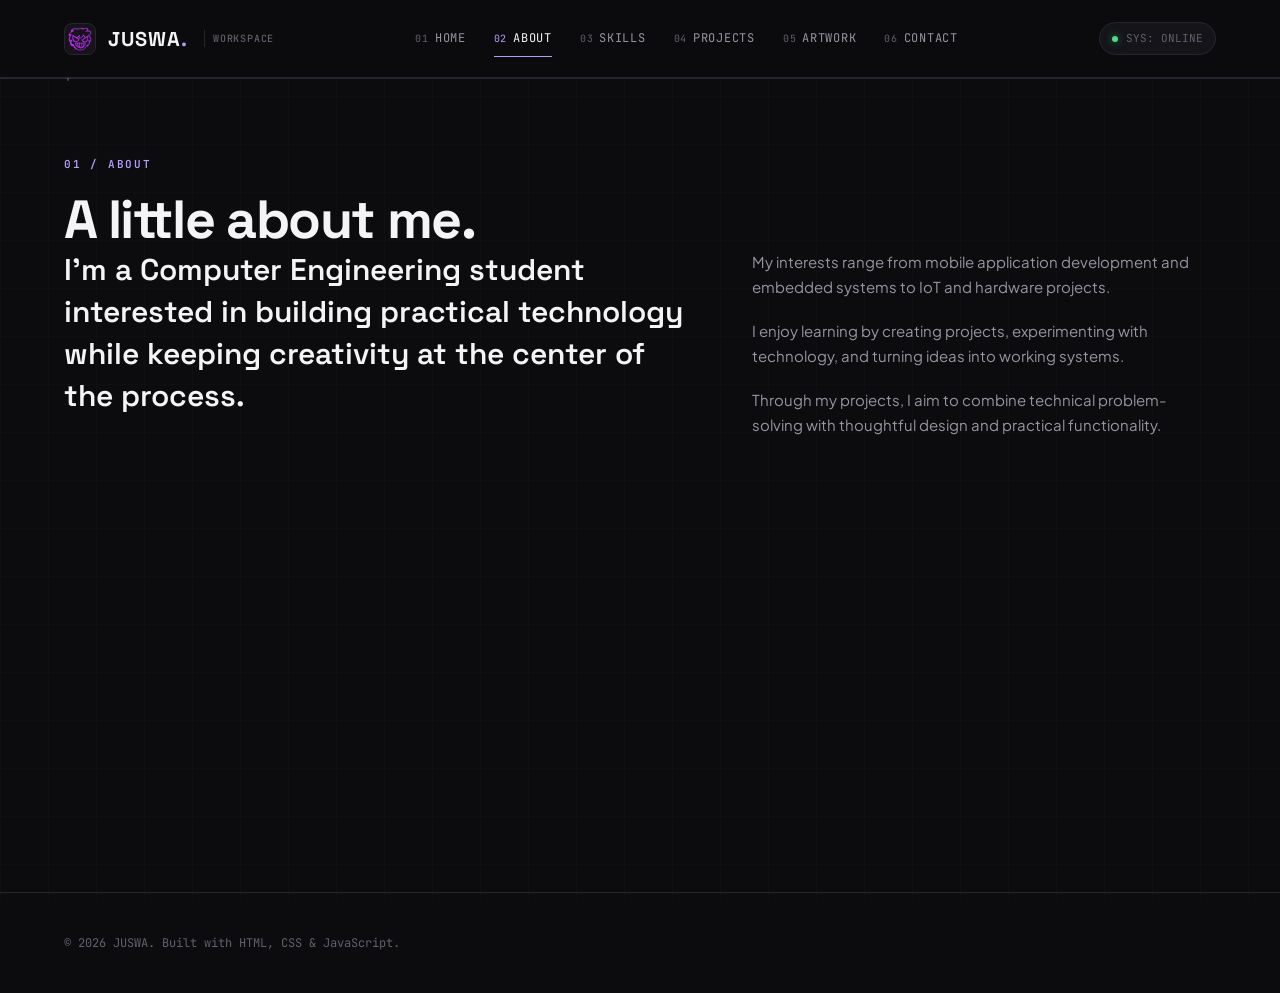
==== about.html @ 3e3a48d4 "Redesign portfolio with interactive workspace aesthetic and unified design system - Evolve hero visu" ====
<!DOCTYPE html>
<html lang="en">

<head>
    <meta charset="UTF-8">

    <meta name="viewport"
          content="width=device-width, initial-scale=1.0">

    <meta name="description"
          content="About JUSWA — Computer Engineering student and developer.">

    <title>About — JUSWA</title>

    <link rel="icon" type="image/png" href="images/favicon.png">
    <link rel="stylesheet" href="style.css">

    <script src="script.js" defer></script>
</head>

<body>

    <!-- ================= NAVIGATION ================= -->
    <header class="navbar" id="navbar">
        <a href="index.html#home" class="logo">
            <div class="logo-badge">
                <img src="images/favicon.png" alt="JUSWA Logo">
            </div>
            <span class="logo-text">JUSWA<span>.</span></span>
            <span class="logo-meta">WORKSPACE</span>
        </a>

        <button
            class="menu-toggle"
            id="menu-toggle"
            aria-label="Toggle navigation menu"
            aria-expanded="false">
            ☰
        </button>

        <nav id="nav-links">
            <a href="index.html#home" data-section="home"><span class="nav-num">01</span> HOME</a>
            <a href="index.html#about" data-section="about" class="active"><span class="nav-num">02</span> ABOUT</a>
            <a href="index.html#skills" data-section="skills"><span class="nav-num">03</span> SKILLS</a>
            <a href="index.html#projects" data-section="projects"><span class="nav-num">04</span> PROJECTS</a>
            <a href="index.html#artwork" data-section="artwork"><span class="nav-num">05</span> ARTWORK</a>
            <a href="index.html#contact" data-section="contact"><span class="nav-num">06</span> CONTACT</a>
        </nav>

        <div class="nav-status">
            <span class="nav-status-dot"></span>
            <span>SYS: ONLINE</span>
        </div>
    </header>

        <!-- ================= ABOUT ================= -->

        <section class="section page-section">

            <div class="section-heading">

                <p class="eyebrow">
                    01 / ABOUT
                </p>

                <h2>
                    A little about me.
                </h2>

            </div>


            <div class="about-grid">

                <div>

                    <p class="large-text">

                        I'm a Computer Engineering student
                        interested in building practical
                        technology while keeping creativity
                        at the center of the process.

                    </p>

                </div>


                <div>

                    <p class="section-text">

                        My interests range from mobile
                        application development and embedded
                        systems to IoT and hardware projects.

                    </p>

                    <p class="section-text">

                        I enjoy learning by creating projects,
                        experimenting with technology, and
                        turning ideas into working systems.

                    </p>

                    <p class="section-text">

                        Through my projects, I aim to combine
                        technical problem-solving with thoughtful
                        design and practical functionality.

                    </p>

                </div>

            </div>

        </section>


        <!-- ================= FOOTER ================= -->

        <footer>

            <p>

                © <span id="year"></span> JUSWA.
                Built with HTML, CSS & JavaScript.

            </p>

        </footer>

    </main>


</body>

</html>
---- style.css ----
/* ==========================================================================
   JUSWA PORTFOLIO — DESIGN SYSTEM & STYLESHEET
   Concept: A developer's workspace where engineering and digital art meet.
   CODE + HARDWARE + ART
   ========================================================================== */

@import url('https://fonts.googleapis.com/css2?family=JetBrains+Mono:ital,wght@0,300;0,400;0,500;0,600;0,700;1,400&family=Space+Grotesk:wght@400;500;600;700;800&family=Plus+Jakarta+Sans:wght@300;400;500;600;700&display=swap');

/* ================= DESIGN TOKENS ================= */
:root {
    --bg: #0c0c0f;
    --bg-alt: #09090c;
    --surface: #141419;
    --surface-light: #1c1c24;
    --surface-hover: #22222d;
    --border: #262631;
    --border-light: rgba(255, 255, 255, 0.09);
    --border-subtle: rgba(255, 255, 255, 0.04);

    --text: #f4f4f7;
    --text-muted: #9595a2;
    --text-dim: #60606f;

    /* Purple Accent used as a technical SIGNAL, not decorative slop */
    --accent: #b69aff;
    --accent-bright: #c8b3ff;
    --accent-dim: rgba(182, 154, 255, 0.12);
    --accent-border: rgba(182, 154, 255, 0.35);

    /* Typography */
    --font-display: 'Space Grotesk', -apple-system, BlinkMacSystemFont, sans-serif;
    --font-mono: 'JetBrains Mono', monospace;
    --font-body: 'Plus Jakarta Sans', -apple-system, BlinkMacSystemFont, sans-serif;

    /* Layout & Transitions */
    --container-max: 1240px;
    --transition-fast: 0.18s cubic-bezier(0.16, 1, 0.3, 1);
    --transition-base: 0.28s cubic-bezier(0.16, 1, 0.3, 1);
    --transition-smooth: 0.45s cubic-bezier(0.16, 1, 0.3, 1);
}

/* ================= RESET & BASE ================= */
*, *::before, *::after {
    margin: 0;
    padding: 0;
    box-sizing: border-box;
}

html {
    scroll-behavior: smooth;
    scroll-padding-top: 86px;
    background-color: var(--bg);
    color: var(--text);
    text-rendering: optimizeLegibility;
    -webkit-font-smoothing: antialiased;
    -moz-osx-font-smoothing: grayscale;
}

body {
    background-color: var(--bg);
    color: var(--text);
    font-family: var(--font-body);
    font-size: 15px;
    line-height: 1.7;
    overflow-x: hidden;
    position: relative;
}

/* Subtle background technical grid */
body::before {
    content: "";
    position: fixed;
    top: 0;
    left: 0;
    width: 100vw;
    height: 100vh;
    background-image: 
        linear-gradient(to right, rgba(255, 255, 255, 0.015) 1px, transparent 1px),
        linear-gradient(to bottom, rgba(255, 255, 255, 0.015) 1px, transparent 1px);
    background-size: 48px 48px;
    pointer-events: none;
    z-index: 0;
}

main {
    position: relative;
    z-index: 1;
}

a {
    color: inherit;
    text-decoration: none;
}

img {
    max-width: 100%;
    display: block;
}

button {
    font-family: inherit;
    background: none;
    border: none;
    color: inherit;
    cursor: pointer;
}

/* ================= CUSTOM CURSOR (DESKTOP ONLY) ================= */
.custom-cursor-dot {
    position: fixed;
    top: 0;
    left: 0;
    width: 6px;
    height: 6px;
    background-color: var(--accent);
    border-radius: 50%;
    pointer-events: none;
    z-index: 9999;
    transform: translate(-50%, -50%);
    transition: opacity 0.2s ease, transform 0.1s ease;
}

.custom-cursor-ring {
    position: fixed;
    top: 0;
    left: 0;
    width: 28px;
    height: 28px;
    border: 1px solid var(--accent-border);
    border-radius: 50%;
    pointer-events: none;
    z-index: 9998;
    transform: translate(-50%, -50%);
    transition: width 0.25s ease, height 0.25s ease, border-color 0.25s ease, background-color 0.25s ease, transform 0.06s ease;
}

.custom-cursor-ring.cursor-active {
    width: 44px;
    height: 44px;
    border-color: var(--accent);
    background-color: rgba(182, 154, 255, 0.06);
}

@media (pointer: coarse), (max-width: 900px) {
    .custom-cursor-dot,
    .custom-cursor-ring {
        display: none !important;
    }
}

/* ================= LAYOUT CONTAINER ================= */
.container {
    max-width: var(--container-max);
    margin: 0 auto;
    padding: 0 5vw;
}

.section {
    position: relative;
    padding: 120px 5vw;
    border-top: 1px solid var(--border);
    max-width: 1400px;
    margin: 0 auto;
}

.page-section {
    padding-top: 70px;
    min-height: calc(100vh - 86px);
}

/* Engineering Section Marker / Crosshair */
.section::before {
    content: "+";
    position: absolute;
    top: -8px;
    left: 5vw;
    font-family: var(--font-mono);
    font-size: 13px;
    color: var(--text-dim);
    line-height: 1;
}

.section-header {
    display: flex;
    justify-content: space-between;
    align-items: flex-end;
    margin-bottom: 60px;
    flex-wrap: wrap;
    gap: 24px;
}

.section-heading {
    max-width: 700px;
}

.eyebrow {
    display: inline-flex;
    align-items: center;
    gap: 8px;
    font-family: var(--font-mono);
    color: var(--accent);
    font-size: 11px;
    font-weight: 600;
    letter-spacing: 0.16em;
    text-transform: uppercase;
    margin-bottom: 16px;
}

.eyebrow-num {
    color: var(--text-dim);
}

h2 {
    font-family: var(--font-display);
    font-size: clamp(34px, 4.2vw, 54px);
    font-weight: 700;
    line-height: 1.1;
    letter-spacing: -0.03em;
    color: var(--text);
}

.section-desc {
    color: var(--text-muted);
    font-size: 16px;
    margin-top: 14px;
    max-width: 600px;
    line-height: 1.65;
}

/* ================= TECHNICAL NAVIGATION ================= */
.navbar {
    position: sticky;
    top: 0;
    z-index: 1000;
    height: 78px;
    padding: 0 5vw;
    max-width: 1400px;
    margin: 0 auto;
    display: flex;
    align-items: center;
    justify-content: space-between;
    background: rgba(12, 12, 15, 0.85);
    backdrop-filter: blur(16px);
    -webkit-backdrop-filter: blur(16px);
    border-bottom: 1px solid var(--border);
    transition: border-color var(--transition-base), background var(--transition-base);
}

.logo {
    display: flex;
    align-items: center;
    gap: 12px;
    text-decoration: none;
    font-family: var(--font-display);
    font-weight: 800;
    font-size: 20px;
    letter-spacing: 0.05em;
    color: var(--text);
}

.logo-badge {
    width: 32px;
    height: 32px;
    border-radius: 8px;
    background: var(--surface);
    border: 1px solid var(--border);
    display: flex;
    align-items: center;
    justify-content: center;
    overflow: hidden;
    transition: border-color var(--transition-fast);
}

.logo:hover .logo-badge {
    border-color: var(--accent);
}

.logo-badge img {
    width: 24px;
    height: 24px;
    object-fit: contain;
}

.logo-text span {
    color: var(--accent);
}

.logo-meta {
    font-family: var(--font-mono);
    font-size: 10px;
    font-weight: 500;
    color: var(--text-dim);
    letter-spacing: 0.08em;
    margin-left: 4px;
    padding-left: 8px;
    border-left: 1px solid var(--border);
    display: inline-block;
}

@media (max-width: 600px) {
    .logo-meta {
        display: none;
    }
}

nav#nav-links {
    display: flex;
    align-items: center;
    gap: 28px;
}

nav#nav-links a {
    font-family: var(--font-mono);
    font-size: 12px;
    color: var(--text-muted);
    letter-spacing: 0.06em;
    position: relative;
    padding: 6px 0;
    display: inline-flex;
    align-items: center;
    gap: 6px;
    transition: color var(--transition-fast);
}

nav#nav-links a .nav-num {
    font-size: 10px;
    color: var(--text-dim);
    transition: color var(--transition-fast);
}

nav#nav-links a:hover {
    color: var(--text);
}

nav#nav-links a:hover .nav-num {
    color: var(--accent);
}

nav#nav-links a.active {
    color: var(--text);
}

nav#nav-links a.active .nav-num {
    color: var(--accent);
}

nav#nav-links a.active::after {
    content: "";
    position: absolute;
    bottom: -2px;
    left: 0;
    width: 100%;
    height: 1px;
    background: var(--accent);
}

/* Nav live indicator */
.nav-status {
    display: flex;
    align-items: center;
    gap: 8px;
    font-family: var(--font-mono);
    font-size: 11px;
    color: var(--text-dim);
    padding: 6px 12px;
    border: 1px solid var(--border);
    border-radius: 20px;
    background: var(--surface);
}

.nav-status-dot {
    width: 6px;
    height: 6px;
    border-radius: 50%;
    background: #4ade80; /* online green */
    box-shadow: 0 0 8px rgba(74, 222, 128, 0.6);
}

.menu-toggle {
    display: none;
    background: var(--surface);
    color: var(--text);
    border: 1px solid var(--border);
    border-radius: 8px;
    padding: 9px 12px;
    cursor: pointer;
    font-size: 16px;
    transition: border-color var(--transition-fast);
}

.menu-toggle:hover {
    border-color: var(--accent);
}

/* ================= BUTTONS ================= */
.button {
    display: inline-flex;
    align-items: center;
    justify-content: center;
    gap: 10px;
    padding: 13px 22px;
    border-radius: 8px;
    font-family: var(--font-mono);
    font-size: 13px;
    font-weight: 600;
    letter-spacing: 0.04em;
    transition: all var(--transition-base);
    cursor: pointer;
    position: relative;
    overflow: hidden;
}

.button.primary {
    background: var(--accent);
    color: #120e1a;
    border: 1px solid var(--accent);
}

.button.primary:hover {
    background: var(--accent-bright);
    transform: translateY(-2px);
    box-shadow: 0 6px 20px rgba(182, 154, 255, 0.2);
}

.button.secondary {
    background: var(--surface);
    color: var(--text);
    border: 1px solid var(--border);
}

.button.secondary:hover {
    background: var(--surface-hover);
    border-color: var(--border-light);
    color: var(--text);
    transform: translateY(-2px);
}

.button .arrow {
    display: inline-block;
    transition: transform var(--transition-fast);
}

.button:hover .arrow {
    transform: translateX(4px);
}

/* ================= HERO SECTION ================= */
.hero {
    position: relative;
    min-height: calc(100vh - 78px);
    display: flex;
    align-items: center;
    padding: 80px 5vw;
    max-width: 1400px;
    margin: 0 auto;
    overflow: hidden;
}

.hero-grid {
    display: grid;
    grid-template-columns: 1.25fr 0.95fr;
    align-items: center;
    gap: 60px;
    width: 100%;
}

.hero-content {
    position: relative;
    z-index: 2;
}

.hero-telemetry {
    display: flex;
    align-items: center;
    gap: 12px;
    font-family: var(--font-mono);
    font-size: 11px;
    color: var(--text-dim);
    letter-spacing: 0.1em;
    margin-bottom: 24px;
    flex-wrap: wrap;
}

.telemetry-item {
    display: inline-flex;
    align-items: center;
    gap: 6px;
    padding: 4px 10px;
    background: var(--surface);
    border: 1px solid var(--border);
    border-radius: 4px;
}

.telemetry-pulse {
    width: 6px;
    height: 6px;
    border-radius: 50%;
    background: var(--accent);
    box-shadow: 0 0 8px rgba(182, 154, 255, 0.7);
}

.hero-role {
    display: flex;
    align-items: center;
    gap: 8px;
    font-family: var(--font-mono);
    font-size: 12px;
    color: var(--text-muted);
    letter-spacing: 0.12em;
    margin-bottom: 20px;
}

#typed-role {
    color: var(--accent);
    font-weight: 600;
}

.typing-cursor {
    color: var(--accent);
    animation: cursor-blink 0.8s steps(2) infinite;
}

.hero h1 {
    font-family: var(--font-display);
    font-size: clamp(48px, 6.8vw, 84px);
    font-weight: 800;
    line-height: 0.98;
    letter-spacing: -0.04em;
    color: var(--text);
    margin-bottom: 28px;
}

.hero h1 span.highlight {
    color: var(--accent);
    position: relative;
    display: inline-block;
}

.hero-description {
    font-size: 17px;
    color: var(--text-muted);
    line-height: 1.7;
    max-width: 540px;
    margin-bottom: 36px;
}

.hero-buttons {
    display: flex;
    gap: 16px;
    flex-wrap: wrap;
    align-items: center;
}

/* ================= HERO VISUAL — LIVING DIAGRAM ================= */
.hero-visual {
    position: relative;
    display: flex;
    justify-content: center;
    align-items: center;
    width: 100%;
}

.interactive-diagram-card {
    position: relative;
    width: 100%;
    max-width: 480px;
    background: var(--surface);
    border: 1px solid var(--border);
    border-radius: 16px;
    padding: 32px;
    box-shadow: 0 24px 60px rgba(0, 0, 0, 0.45);
    transition: border-color var(--transition-base), box-shadow var(--transition-base);
    overflow: hidden;
}

.interactive-diagram-card:hover {
    border-color: var(--accent-border);
    box-shadow: 0 30px 80px rgba(182, 154, 255, 0.08);
}

/* Card Technical Header bar */
.card-header-bar {
    display: flex;
    justify-content: space-between;
    align-items: center;
    border-bottom: 1px solid var(--border);
    padding-bottom: 14px;
    margin-bottom: 28px;
    font-family: var(--font-mono);
    font-size: 11px;
    color: var(--text-dim);
}

.card-title-mode {
    display: flex;
    align-items: center;
    gap: 8px;
    color: var(--text-muted);
}

.card-title-mode .mode-indicator {
    color: var(--accent);
}

.card-telemetry-status {
    letter-spacing: 0.06em;
}

/* Living Core Diagram */
.living-diagram-body {
    position: relative;
    min-height: 230px;
    display: flex;
    align-items: center;
    justify-content: center;
    perspective: 800px;
}

/* Pointer displaced target */
.diagram-canvas-target {
    position: relative;
    display: flex;
    align-items: center;
    justify-content: center;
    gap: 24px;
    transition: transform 0.15s cubic-bezier(0.2, 0, 0.2, 1);
    will-change: transform;
}

.brace-symbol {
    font-family: var(--font-display);
    font-size: 80px;
    font-weight: 300;
    line-height: 1;
    color: var(--accent);
    opacity: 0.75;
    transition: transform 0.2s ease, opacity 0.2s ease;
    user-select: none;
}

.diagram-canvas-target:hover .brace-symbol.left {
    transform: translateX(-4px);
    opacity: 1;
}

.diagram-canvas-target:hover .brace-symbol.right {
    transform: translateX(4px);
    opacity: 1;
}

.diagram-core-statement {
    display: flex;
    flex-direction: column;
    align-items: center;
    text-align: center;
    gap: 6px;
}

.diagram-core-statement .core-term {
    font-family: var(--font-display);
    font-size: 26px;
    font-weight: 700;
    letter-spacing: -0.02em;
    color: var(--text);
    transition: color 0.2s ease, transform 0.2s ease;
}

.diagram-core-statement .operator {
    font-family: var(--font-mono);
    font-size: 18px;
    color: var(--accent);
    font-weight: 400;
}

.diagram-canvas-target:hover .core-term.creativity {
    color: var(--accent-bright);
}

/* Subtle background technical calipers/lines inside diagram */
.diagram-grid-overlay {
    position: absolute;
    inset: 0;
    background-image: 
        radial-gradient(circle at center, rgba(182, 154, 255, 0.04) 0%, transparent 70%);
    pointer-events: none;
}

.diagram-axis-x {
    position: absolute;
    left: 10%;
    right: 10%;
    top: 50%;
    height: 1px;
    background: dashed rgba(255, 255, 255, 0.05);
    pointer-events: none;
}

/* Workspace preview tab & switcher inside diagram */
.card-footer-bar {
    border-top: 1px solid var(--border);
    padding-top: 16px;
    margin-top: 24px;
    display: flex;
    align-items: center;
    justify-content: space-between;
    font-family: var(--font-mono);
    font-size: 11px;
    color: var(--text-dim);
}

.pointer-coords {
    letter-spacing: 0.06em;
    color: var(--text-muted);
}

.diagram-view-toggle {
    display: inline-flex;
    align-items: center;
    gap: 6px;
    color: var(--accent);
    font-size: 11px;
    cursor: pointer;
    padding: 3px 8px;
    border-radius: 4px;
    border: 1px solid var(--border);
    background: var(--surface-light);
    transition: all var(--transition-fast);
}

.diagram-view-toggle:hover {
    border-color: var(--accent);
    color: var(--text);
}

/* Modal/Inspect view for Juswa Portrait inside the diagram */
.portrait-preview-drawer {
    display: none;
    position: absolute;
    inset: 0;
    background: var(--surface);
    z-index: 10;
    padding: 20px;
    flex-direction: column;
    align-items: center;
    justify-content: center;
    border-radius: 16px;
}

.portrait-preview-drawer.open {
    display: flex;
    animation: fadeIn 0.25s ease forwards;
}

.portrait-preview-drawer img {
    max-height: 220px;
    width: auto;
    border-radius: 10px;
    border: 1px solid var(--border);
    object-fit: cover;
}

.portrait-preview-drawer .close-drawer {
    margin-top: 12px;
    font-family: var(--font-mono);
    font-size: 11px;
    color: var(--accent);
    cursor: pointer;
}

/* ================= ABOUT SECTION ================= */
.about-grid {
    display: grid;
    grid-template-columns: 1.15fr 0.85fr;
    gap: 60px;
    align-items: start;
}

.about-statement {
    font-family: var(--font-display);
    font-size: clamp(24px, 2.6vw, 34px);
    font-weight: 600;
    line-height: 1.35;
    letter-spacing: -0.02em;
    color: var(--text);
    margin-bottom: 30px;
}

.about-statement span.accent {
    color: var(--accent);
}

.about-narrative p {
    color: var(--text-muted);
    font-size: 16px;
    margin-bottom: 20px;
    line-height: 1.75;
}

/* About Side Dossier / Spec Sheet */
.about-dossier {
    background: var(--surface);
    border: 1px solid var(--border);
    border-radius: 14px;
    padding: 32px;
    position: relative;
}

.dossier-header {
    display: flex;
    justify-content: space-between;
    align-items: center;
    border-bottom: 1px solid var(--border);
    padding-bottom: 14px;
    margin-bottom: 20px;
    font-family: var(--font-mono);
    font-size: 11px;
    color: var(--accent);
    letter-spacing: 0.12em;
    text-transform: uppercase;
}

.dossier-list {
    display: flex;
    flex-direction: column;
    gap: 16px;
}

.dossier-row {
    display: flex;
    flex-direction: column;
    gap: 4px;
}

.dossier-label {
    font-family: var(--font-mono);
    font-size: 10px;
    color: var(--text-dim);
    letter-spacing: 0.12em;
    text-transform: uppercase;
}

.dossier-value {
    font-size: 14px;
    font-weight: 500;
    color: var(--text);
}

.focus-pills {
    display: flex;
    flex-wrap: wrap;
    gap: 8px;
    margin-top: 8px;
}

.focus-pill {
    font-family: var(--font-mono);
    font-size: 11px;
    color: var(--accent);
    background: var(--accent-dim);
    border: 1px solid var(--accent-border);
    padding: 4px 10px;
    border-radius: 4px;
}

/* ================= SKILLS SECTION (TECHNICAL TOOLBOX) ================= */
.skills-toolbox-container {
    display: flex;
    flex-direction: column;
    gap: 40px;
}

.skills-grid {
    display: grid;
    grid-template-columns: repeat(4, 1fr);
    gap: 20px;
}

.skill-category-card {
    background: var(--surface);
    border: 1px solid var(--border);
    border-radius: 14px;
    padding: 26px 22px;
    transition: border-color var(--transition-fast), transform var(--transition-fast);
    position: relative;
    display: flex;
    flex-direction: column;
}

.skill-category-card:hover {
    border-color: var(--border-light);
    transform: translateY(-2px);
}

.category-card-header {
    display: flex;
    justify-content: space-between;
    align-items: center;
    margin-bottom: 20px;
    border-bottom: 1px solid var(--border-subtle);
    padding-bottom: 12px;
}

.category-card-header h3 {
    font-family: var(--font-display);
    font-size: 17px;
    font-weight: 700;
    letter-spacing: -0.01em;
    color: var(--text);
}

.category-card-header .cat-code {
    font-family: var(--font-mono);
    font-size: 11px;
    color: var(--text-dim);
}

.skill-items-list {
    display: flex;
    flex-direction: column;
    gap: 8px;
}

/* Interactive Skill Pill */
.skill-item-pill {
    display: flex;
    align-items: center;
    justify-content: space-between;
    padding: 9px 12px;
    background: var(--surface-light);
    border: 1px solid var(--border);
    border-radius: 8px;
    font-family: var(--font-mono);
    font-size: 12px;
    color: var(--text-muted);
    cursor: pointer;
    transition: all var(--transition-fast);
}

.skill-item-pill:hover,
.skill-item-pill.active {
    background: var(--surface-hover);
    border-color: var(--accent);
    color: var(--text);
    transform: translateX(4px);
}

.skill-item-pill .pill-tag {
    font-size: 10px;
    color: var(--text-dim);
    transition: color var(--transition-fast);
}

.skill-item-pill:hover .pill-tag,
.skill-item-pill.active .pill-tag {
    color: var(--accent);
}

/* Live Skill Inspector Panel */
.skill-inspector-panel {
    background: var(--surface-light);
    border: 1px solid var(--border);
    border-radius: 12px;
    padding: 22px 28px;
    display: grid;
    grid-template-columns: auto 1fr auto;
    align-items: center;
    gap: 32px;
    font-family: var(--font-mono);
}

.inspector-target-title {
    display: flex;
    flex-direction: column;
    gap: 4px;
}

.inspector-meta-label {
    font-size: 10px;
    color: var(--text-dim);
    letter-spacing: 0.12em;
}

.inspector-name {
    font-size: 18px;
    font-weight: 700;
    color: var(--accent);
}

.inspector-info-body {
    display: flex;
    flex-direction: column;
    gap: 4px;
    border-left: 1px solid var(--border);
    padding-left: 28px;
}

.inspector-desc {
    font-family: var(--font-body);
    font-size: 14px;
    color: var(--text-muted);
    line-height: 1.5;
}

.inspector-project-meta {
    display: flex;
    align-items: center;
    gap: 8px;
    font-size: 11px;
    color: var(--text-dim);
}

.inspector-project-meta strong {
    color: var(--text);
    font-weight: 600;
}

/* ================= PROJECTS SECTION (EDITORIAL SHOWCASE) ================= */
.projects-editorial-list {
    display: flex;
    flex-direction: column;
    gap: 60px;
}

.project-showcase-entry {
    background: var(--surface);
    border: 1px solid var(--border);
    border-radius: 18px;
    padding: 44px;
    display: grid;
    grid-template-columns: 1.15fr 0.85fr;
    gap: 50px;
    align-items: center;
    position: relative;
    transition: border-color var(--transition-base), box-shadow var(--transition-base);
    overflow: hidden;
}

.project-showcase-entry:hover {
    border-color: var(--accent-border);
    box-shadow: 0 20px 60px rgba(0, 0, 0, 0.4);
}

.project-meta-top {
    display: flex;
    align-items: center;
    gap: 14px;
    margin-bottom: 20px;
    font-family: var(--font-mono);
    font-size: 12px;
}

.project-serial {
    color: var(--accent);
    font-weight: 700;
    font-size: 14px;
    padding: 2px 8px;
    border: 1px solid var(--accent-border);
    border-radius: 4px;
    background: var(--accent-dim);
}

.project-type-tag {
    color: var(--text-dim);
    letter-spacing: 0.12em;
    font-weight: 500;
}

.project-entry-title {
    font-family: var(--font-display);
    font-size: clamp(28px, 3.4vw, 42px);
    font-weight: 700;
    letter-spacing: -0.03em;
    line-height: 1.1;
    color: var(--text);
    margin-bottom: 12px;
}

.project-entry-subtitle {
    font-size: 15px;
    font-weight: 500;
    color: var(--accent-bright);
    margin-bottom: 18px;
    font-family: var(--font-body);
}

.project-entry-desc {
    color: var(--text-muted);
    font-size: 15px;
    line-height: 1.7;
    margin-bottom: 28px;
}

.project-tech-tags {
    display: flex;
    flex-wrap: wrap;
    gap: 8px;
    margin-bottom: 32px;
}

.project-tech-tag {
    font-family: var(--font-mono);
    font-size: 11px;
    color: var(--text-muted);
    background: var(--surface-light);
    border: 1px solid var(--border);
    padding: 5px 12px;
    border-radius: 6px;
    transition: border-color var(--transition-fast), color var(--transition-fast);
}

.project-showcase-entry:hover .project-tech-tag {
    border-color: var(--border-light);
    color: var(--text);
}

.project-action-row {
    display: flex;
    align-items: center;
    gap: 18px;
    flex-wrap: wrap;
}

.project-link-primary {
    display: inline-flex;
    align-items: center;
    gap: 10px;
    font-family: var(--font-mono);
    font-size: 13px;
    font-weight: 600;
    color: var(--text);
    padding: 10px 18px;
    border: 1px solid var(--border);
    border-radius: 8px;
    background: var(--surface-light);
    transition: all var(--transition-fast);
}

.project-link-primary:hover {
    border-color: var(--accent);
    color: var(--accent);
    transform: translateX(4px);
}

/* Bespoke Technical Visual Diagrams for each Project (No AI-slop) */
.project-visual-container {
    background: var(--bg-alt);
    border: 1px solid var(--border);
    border-radius: 12px;
    padding: 24px;
    min-height: 280px;
    display: flex;
    flex-direction: column;
    justify-content: space-between;
    position: relative;
    overflow: hidden;
    transition: border-color var(--transition-fast);
}

.project-showcase-entry:hover .project-visual-container {
    border-color: var(--border-light);
}

.schematic-header {
    display: flex;
    justify-content: space-between;
    align-items: center;
    font-family: var(--font-mono);
    font-size: 10px;
    color: var(--text-dim);
    letter-spacing: 0.1em;
    border-bottom: 1px solid var(--border-subtle);
    padding-bottom: 10px;
    margin-bottom: 16px;
}

/* Schematic 1: Synced N Ministry Lineup UI Schematic */
.schematic-synced-n {
    display: flex;
    flex-direction: column;
    gap: 12px;
}

.schematic-schedule-card {
    background: var(--surface);
    border: 1px solid var(--border);
    border-radius: 8px;
    padding: 14px;
}

.sched-title {
    display: flex;
    justify-content: space-between;
    font-family: var(--font-mono);
    font-size: 11px;
    color: var(--accent);
    margin-bottom: 8px;
}

.sched-lineup-row {
    display: flex;
    justify-content: space-between;
    align-items: center;
    font-family: var(--font-mono);
    font-size: 11px;
    color: var(--text-muted);
    padding: 4px 0;
    border-top: 1px solid var(--border-subtle);
}

.sched-lineup-row .key-tag {
    font-size: 10px;
    color: var(--text-dim);
    background: var(--surface-light);
    padding: 2px 6px;
    border-radius: 4px;
}

/* Schematic 2: Smart Assistive Cane Hardware Architecture */
.schematic-cane-diag {
    display: grid;
    grid-template-columns: 1fr 1fr;
    gap: 10px;
}

.hw-node {
    background: var(--surface);
    border: 1px solid var(--border);
    border-radius: 8px;
    padding: 12px;
    font-family: var(--font-mono);
    font-size: 11px;
}

.hw-node-title {
    color: var(--accent);
    font-size: 10px;
    letter-spacing: 0.1em;
    margin-bottom: 4px;
}

.hw-node-val {
    color: var(--text);
    font-size: 12px;
    font-weight: 600;
}

.hw-bus-line {
    grid-column: 1 / -1;
    display: flex;
    align-items: center;
    justify-content: space-between;
    padding: 8px 12px;
    background: var(--surface-light);
    border: 1px dashed var(--border);
    border-radius: 6px;
    font-family: var(--font-mono);
    font-size: 10px;
    color: var(--text-dim);
}

/* Schematic 3: Smart Medication IoT Dispenser Telemetry */
.schematic-med-diag {
    display: flex;
    flex-direction: column;
    gap: 10px;
}

.iot-status-row {
    display: flex;
    justify-content: space-between;
    align-items: center;
    background: var(--surface);
    border: 1px solid var(--border);
    border-radius: 8px;
    padding: 12px 14px;
    font-family: var(--font-mono);
    font-size: 11px;
}

.iot-status-row .metric-label {
    color: var(--text-dim);
}

.iot-status-row .metric-val {
    color: var(--accent);
    font-weight: 600;
}

/* ================= ARTWORK SECTION (DIGITAL SKETCHBOOK) ================= */
.artwork-editorial-gallery {
    display: grid;
    grid-template-columns: repeat(12, 1fr);
    gap: 24px;
    align-items: start;
}

.art-sketchbook-card {
    position: relative;
    background: var(--surface);
    border: 1px solid var(--border);
    border-radius: 14px;
    overflow: hidden;
    cursor: pointer;
    transition: all var(--transition-base);
}

.art-sketchbook-card:hover {
    border-color: var(--accent-border);
    transform: translateY(-4px);
    box-shadow: 0 16px 40px rgba(0, 0, 0, 0.5);
}

/* Varied Asymmetric Layout for Editorial Sketchbook */
.art-card-featured {
    grid-column: span 5;
}

.art-card-wide {
    grid-column: span 7;
}

.art-card-col-4 {
    grid-column: span 4;
}

.art-image-frame {
    position: relative;
    overflow: hidden;
    background: #08080a;
}

.art-image-frame img {
    width: 100%;
    height: 100%;
    object-fit: cover;
    transition: transform 0.4s cubic-bezier(0.16, 1, 0.3, 1);
}

.art-sketchbook-card:hover .art-image-frame img {
    transform: scale(1.03);
}

.art-card-featured .art-image-frame {
    aspect-ratio: 4 / 5;
}

.art-card-wide .art-image-frame {
    aspect-ratio: 16 / 11;
}

.art-card-col-4 .art-image-frame {
    aspect-ratio: 4 / 5;
}

.art-card-caption {
    padding: 18px 20px;
    background: var(--surface);
    border-top: 1px solid var(--border);
    display: flex;
    justify-content: space-between;
    align-items: center;
}

.art-info-meta {
    display: flex;
    flex-direction: column;
    gap: 3px;
}

.art-title {
    font-family: var(--font-display);
    font-size: 15px;
    font-weight: 700;
    color: var(--text);
}

.art-medium {
    font-family: var(--font-mono);
    font-size: 11px;
    color: var(--text-dim);
}

.art-expand-hint {
    font-family: var(--font-mono);
    font-size: 12px;
    color: var(--accent);
    transition: transform var(--transition-fast);
}

.art-sketchbook-card:hover .art-expand-hint {
    transform: scale(1.15);
}

/* ================= ARTWORK LIGHTBOX MODAL ================= */
.art-lightbox-overlay {
    display: none;
    position: fixed;
    inset: 0;
    background: rgba(10, 10, 14, 0.94);
    backdrop-filter: blur(20px);
    -webkit-backdrop-filter: blur(20px);
    z-index: 99999;
    align-items: center;
    justify-content: center;
    padding: 30px;
}

.art-lightbox-overlay.active {
    display: flex;
    animation: fadeIn 0.25s ease forwards;
}

.lightbox-content-box {
    position: relative;
    max-width: 90vw;
    max-height: 90vh;
    display: flex;
    flex-direction: column;
    align-items: center;
}

.lightbox-image-holder {
    max-height: 75vh;
    overflow: hidden;
    border-radius: 12px;
    border: 1px solid var(--border);
    background: #000;
}

.lightbox-image-holder img {
    max-height: 75vh;
    max-width: 85vw;
    width: auto;
    height: auto;
    object-fit: contain;
    display: block;
}

.lightbox-caption-bar {
    margin-top: 18px;
    display: flex;
    align-items: center;
    justify-content: space-between;
    width: 100%;
    font-family: var(--font-mono);
    color: var(--text-muted);
    font-size: 13px;
}

.lightbox-caption-bar .caption-title {
    color: var(--text);
    font-weight: 600;
}

.lightbox-nav-btn {
    position: absolute;
    top: 50%;
    transform: translateY(-50%);
    width: 48px;
    height: 48px;
    border-radius: 50%;
    background: var(--surface);
    border: 1px solid var(--border);
    color: var(--text);
    font-size: 20px;
    display: flex;
    align-items: center;
    justify-content: center;
    cursor: pointer;
    transition: all var(--transition-fast);
}

.lightbox-nav-btn:hover {
    border-color: var(--accent);
    color: var(--accent);
}

.lightbox-nav-btn.prev {
    left: -70px;
}

.lightbox-nav-btn.next {
    right: -70px;
}

.lightbox-close-btn {
    position: absolute;
    top: -46px;
    right: 0;
    font-family: var(--font-mono);
    font-size: 12px;
    color: var(--text-muted);
    background: var(--surface);
    border: 1px solid var(--border);
    padding: 6px 14px;
    border-radius: 6px;
    cursor: pointer;
    display: flex;
    align-items: center;
    gap: 6px;
    transition: all var(--transition-fast);
}

.lightbox-close-btn:hover {
    color: var(--accent);
    border-color: var(--accent);
}

/* ================= CONTACT SECTION ================= */
.contact-editorial-layout {
    display: grid;
    grid-template-columns: 1.1fr 0.9fr;
    gap: 70px;
    align-items: center;
    background: var(--surface);
    border: 1px solid var(--border);
    border-radius: 20px;
    padding: 64px 56px;
    position: relative;
    overflow: hidden;
}

.contact-editorial-layout::before {
    content: "";
    position: absolute;
    top: 0;
    left: 10%;
    width: 80%;
    height: 1px;
    background: linear-gradient(90deg, transparent, var(--accent-border), transparent);
}

.contact-heading-wrap h2 {
    font-size: clamp(42px, 5.2vw, 68px);
    letter-spacing: -0.04em;
    line-height: 0.98;
    margin-bottom: 24px;
}

.contact-heading-wrap h2 span.accent {
    color: var(--accent);
}

.contact-intro-desc {
    color: var(--text-muted);
    font-size: 16px;
    line-height: 1.7;
    margin-bottom: 36px;
    max-width: 480px;
}

.direct-email-button {
    display: inline-flex;
    align-items: center;
    gap: 16px;
    font-family: var(--font-mono);
    font-size: 15px;
    color: var(--text);
    padding: 14px 24px;
    background: var(--surface-light);
    border: 1px solid var(--border);
    border-radius: 10px;
    transition: all var(--transition-base);
}

.direct-email-button .mail-arrow {
    font-size: 18px;
    color: var(--accent);
    transition: transform var(--transition-fast);
}

.direct-email-button:hover {
    border-color: var(--accent);
    background: var(--surface-hover);
    transform: translateY(-2px);
    box-shadow: 0 8px 24px rgba(182, 154, 255, 0.12);
}

.direct-email-button:hover .mail-arrow {
    transform: translate(3px, -3px);
}

/* Social links list */
.social-network-list {
    display: flex;
    flex-direction: column;
    gap: 12px;
}

.social-network-header {
    font-family: var(--font-mono);
    font-size: 11px;
    color: var(--text-dim);
    letter-spacing: 0.14em;
    margin-bottom: 8px;
}

.social-instrument-link {
    display: flex;
    align-items: center;
    justify-content: space-between;
    padding: 16px 20px;
    background: var(--surface-light);
    border: 1px solid var(--border);
    border-radius: 10px;
    color: var(--text);
    text-decoration: none;
    transition: all var(--transition-base);
}

.social-instrument-link .link-left {
    display: flex;
    align-items: center;
    gap: 14px;
}

.social-tag-code {
    font-family: var(--font-mono);
    font-size: 11px;
    font-weight: 700;
    color: var(--accent);
    background: var(--surface);
    padding: 6px 10px;
    border-radius: 6px;
    border: 1px solid var(--border);
}

.social-name-meta {
    display: flex;
    flex-direction: column;
    gap: 2px;
}

.social-name-meta .name {
    font-weight: 600;
    font-size: 14px;
}

.social-name-meta .handle {
    font-family: var(--font-mono);
    font-size: 11px;
    color: var(--text-dim);
}

.social-arrow-dir {
    font-size: 18px;
    color: var(--text-dim);
    transition: all var(--transition-fast);
}

.social-instrument-link:hover {
    border-color: var(--border-light);
    background: var(--surface-hover);
    transform: translateX(6px);
}

.social-instrument-link:hover .social-arrow-dir {
    color: var(--accent);
    transform: translate(2px, -2px);
}

/* ================= FOOTER ================= */
footer {
    padding: 40px 5vw;
    max-width: 1400px;
    margin: 0 auto;
    border-top: 1px solid var(--border);
    display: flex;
    justify-content: space-between;
    align-items: center;
    flex-wrap: wrap;
    gap: 20px;
    font-family: var(--font-mono);
    font-size: 12px;
    color: var(--text-dim);
}

.footer-meta-pill {
    display: inline-flex;
    align-items: center;
    gap: 8px;
    padding: 4px 10px;
    border: 1px solid var(--border);
    border-radius: 4px;
    background: var(--surface);
}

/* ================= SCROLL REVEAL ANIMATIONS ================= */
.reveal-on-scroll {
    opacity: 0;
    transform: translateY(22px);
    transition: opacity 0.6s cubic-bezier(0.16, 1, 0.3, 1), transform 0.6s cubic-bezier(0.16, 1, 0.3, 1);
    will-change: opacity, transform;
}

.reveal-on-scroll.revealed {
    opacity: 1;
    transform: translateY(0);
}

@keyframes cursor-blink {
    50% { opacity: 0; }
}

@keyframes fadeIn {
    from { opacity: 0; }
    to { opacity: 1; }
}

/* ================= ACCESSIBILITY: REDUCED MOTION ================= */
@media (prefers-reduced-motion: reduce) {
    *, *::before, *::after {
        animation-duration: 0.01ms !important;
        animation-iteration-count: 1 !important;
        transition-duration: 0.01ms !important;
        scroll-behavior: auto !important;
    }

    .reveal-on-scroll {
        opacity: 1 !important;
        transform: none !important;
    }
}

/* ================= RESPONSIVE MEDIA QUERIES ================= */

/* Laptop / Medium Screens (1024px - 1280px) */
@media (max-width: 1100px) {
    .hero-grid {
        grid-template-columns: 1fr;
        gap: 50px;
    }

    .hero-visual {
        justify-content: flex-start;
    }

    .interactive-diagram-card {
        max-width: 100%;
    }

    .skills-grid {
        grid-template-columns: repeat(2, 1fr);
    }

    .project-showcase-entry {
        grid-template-columns: 1fr;
        gap: 36px;
    }

    .artwork-editorial-gallery {
        grid-template-columns: repeat(2, 1fr);
    }

    .art-card-featured,
    .art-card-wide,
    .art-card-col-4 {
        grid-column: span 1;
    }

    .contact-editorial-layout {
        grid-template-columns: 1fr;
        gap: 48px;
    }
}

/* Tablet (768px - 1023px) */
@media (max-width: 850px) {
    .navbar {
        height: auto;
        padding: 16px 5vw;
        flex-wrap: wrap;
    }

    .menu-toggle {
        display: block;
    }

    nav#nav-links {
        display: none;
        width: 100%;
        flex-direction: column;
        align-items: flex-start;
        gap: 16px;
        padding: 20px 0 10px;
        border-top: 1px solid var(--border);
        margin-top: 14px;
    }

    nav#nav-links.open {
        display: flex;
    }

    .nav-status {
        display: none;
    }

    .section {
        padding: 80px 5vw;
    }

    .about-grid {
        grid-template-columns: 1fr;
        gap: 40px;
    }

    .skill-inspector-panel {
        grid-template-columns: 1fr;
        gap: 16px;
    }

    .inspector-info-body {
        border-left: none;
        padding-left: 0;
        border-top: 1px solid var(--border);
        padding-top: 14px;
    }

    .contact-editorial-layout {
        padding: 40px 28px;
    }

    .lightbox-nav-btn {
        display: none;
    }
}

/* Mobile (320px - 767px) */
@media (max-width: 580px) {
    .section {
        padding: 64px 5vw;
    }

    .hero {
        padding: 40px 5vw 60px;
        min-height: auto;
    }

    .hero h1 {
        font-size: 38px;
        letter-spacing: -0.03em;
    }

    .skills-grid {
        grid-template-columns: 1fr;
    }

    .artwork-editorial-gallery {
        grid-template-columns: 1fr;
    }

    .project-showcase-entry {
        padding: 26px 20px;
    }

    .project-visual-container {
        padding: 16px;
    }

    .contact-editorial-layout {
        padding: 32px 20px;
    }

    footer {
        flex-direction: column;
        align-items: flex-start;
    }
}


/* ================= SUBPAGE COMPATIBILITY & SUPPORTIVE STYLES ================= */
.large-text {
    font-family: var(--font-display);
    font-size: clamp(22px, 2.4vw, 30px);
    font-weight: 600;
    line-height: 1.4;
    color: var(--text);
}

.section-text {
    color: var(--text-muted);
    font-size: 15px;
    line-height: 1.7;
    margin-bottom: 18px;
}

.project-card {
    background: var(--surface);
    border: 1px solid var(--border);
    border-radius: 14px;
    overflow: hidden;
    transition: all var(--transition-base);
}

.project-card:hover {
    border-color: var(--accent-border);
    transform: translateY(-4px);
    box-shadow: 0 16px 40px rgba(0, 0, 0, 0.4);
}

.project-image {
    height: 220px;
    padding: 16px;
    background: var(--bg-alt);
    border-bottom: 1px solid var(--border);
}

.image-placeholder {
    width: 100%;
    height: 100%;
    border-radius: 8px;
    background: var(--surface);
    border: 1px dashed var(--border);
    color: var(--accent);
    display: flex;
    align-items: center;
    justify-content: center;
    text-align: center;
    font-family: var(--font-mono);
    font-size: 14px;
    font-weight: 700;
    letter-spacing: 0.14em;
}

.project-content {
    padding: 26px;
}

.project-type {
    font-family: var(--font-mono);
    color: var(--accent);
    font-size: 10px;
    letter-spacing: 0.14em;
    font-weight: 700;
    margin-bottom: 10px;
}

.project-content h3 {
    font-family: var(--font-display);
    font-size: 22px;
    font-weight: 700;
    margin-bottom: 12px;
    color: var(--text);
}

.project-content p {
    color: var(--text-muted);
    font-size: 14px;
    line-height: 1.65;
    margin-bottom: 18px;
}

.project-tags {
    display: flex;
    flex-wrap: wrap;
    gap: 8px;
    margin-bottom: 22px;
}

.project-tags span,
.skill-list span {
    font-family: var(--font-mono);
    font-size: 11px;
    color: var(--text-muted);
    background: var(--surface-light);
    border: 1px solid var(--border);
    border-radius: 6px;
    padding: 4px 10px;
}

.project-link {
    display: inline-flex;
    align-items: center;
    gap: 8px;
    font-family: var(--font-mono);
    font-size: 13px;
    font-weight: 600;
    color: var(--text);
    transition: color var(--transition-fast), transform var(--transition-fast);
}

.project-link:hover {
    color: var(--accent);
    transform: translateX(4px);
}

.skill-category {
    background: var(--surface);
    border: 1px solid var(--border);
    border-radius: 14px;
    padding: 26px;
    transition: border-color var(--transition-fast);
}

.skill-category:hover {
    border-color: var(--border-light);
}

.skill-category h3 {
    font-family: var(--font-display);
    font-size: 18px;
    font-weight: 700;
    margin-bottom: 16px;
    color: var(--text);
}

.skill-list {
    display: flex;
    flex-wrap: wrap;
    gap: 8px;
}

/* Contact page legacy cards */
.contact-layout {
    display: grid;
    grid-template-columns: 1.1fr 0.9fr;
    gap: 60px;
    margin-top: 30px;
    padding: 50px;
    border: 1px solid var(--border);
    border-radius: 20px;
    background: var(--surface);
}

.contact-intro h2 {
    font-size: clamp(38px, 4.5vw, 64px);
    letter-spacing: -0.03em;
    line-height: 1.05;
    margin-bottom: 20px;
}

.contact-email {
    display: inline-flex;
    align-items: center;
    gap: 12px;
    font-family: var(--font-mono);
    font-size: 14px;
    color: var(--text);
    border-bottom: 1px solid var(--border-light);
    padding-bottom: 6px;
    transition: all var(--transition-fast);
}

.contact-email:hover {
    color: var(--accent);
    border-color: var(--accent);
    gap: 16px;
}

.email-arrow {
    color: var(--accent);
}

.contact-socials {
    display: flex;
    flex-direction: column;
    gap: 10px;
}

.social-label {
    font-family: var(--font-mono);
    font-size: 11px;
    color: var(--text-dim);
    letter-spacing: 0.14em;
    margin-bottom: 8px;
}

.social-card {
    display: flex;
    align-items: center;
    gap: 14px;
    padding: 14px 18px;
    background: var(--surface-light);
    border: 1px solid var(--border);
    border-radius: 10px;
    transition: all var(--transition-base);
}

.social-card:hover {
    border-color: var(--border-light);
    background: var(--surface-hover);
    transform: translateX(6px);
}

.social-icon {
    font-family: var(--font-mono);
    font-size: 11px;
    font-weight: 700;
    color: var(--accent);
    background: var(--surface);
    padding: 6px 10px;
    border-radius: 6px;
    border: 1px solid var(--border);
}

.social-info {
    display: flex;
    flex-direction: column;
    gap: 2px;
}

.social-name {
    font-weight: 600;
    font-size: 14px;
    color: var(--text);
}

.social-handle {
    font-family: var(--font-mono);
    font-size: 11px;
    color: var(--text-dim);
}

.social-arrow {
    margin-left: auto;
    color: var(--text-dim);
    transition: all var(--transition-fast);
}

.social-card:hover .social-arrow {
    color: var(--accent);
    transform: translate(2px, -2px);
}
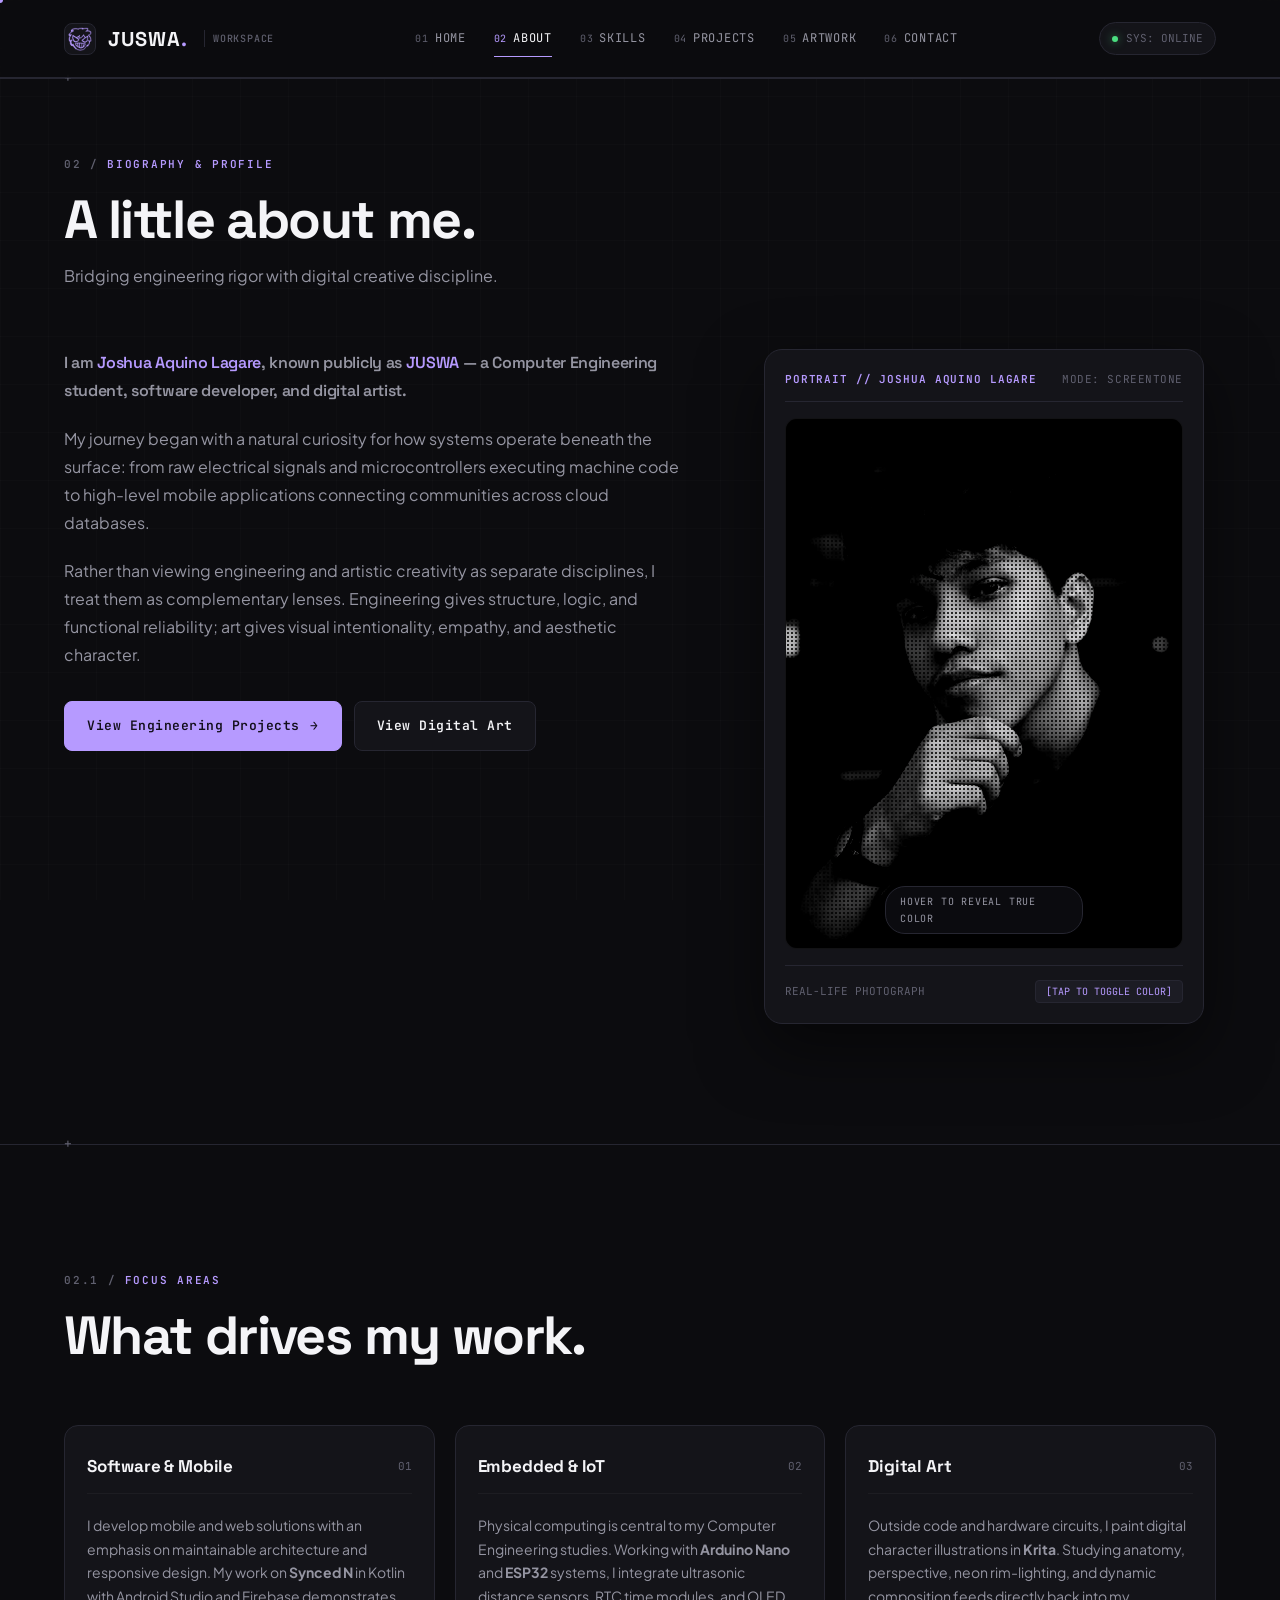
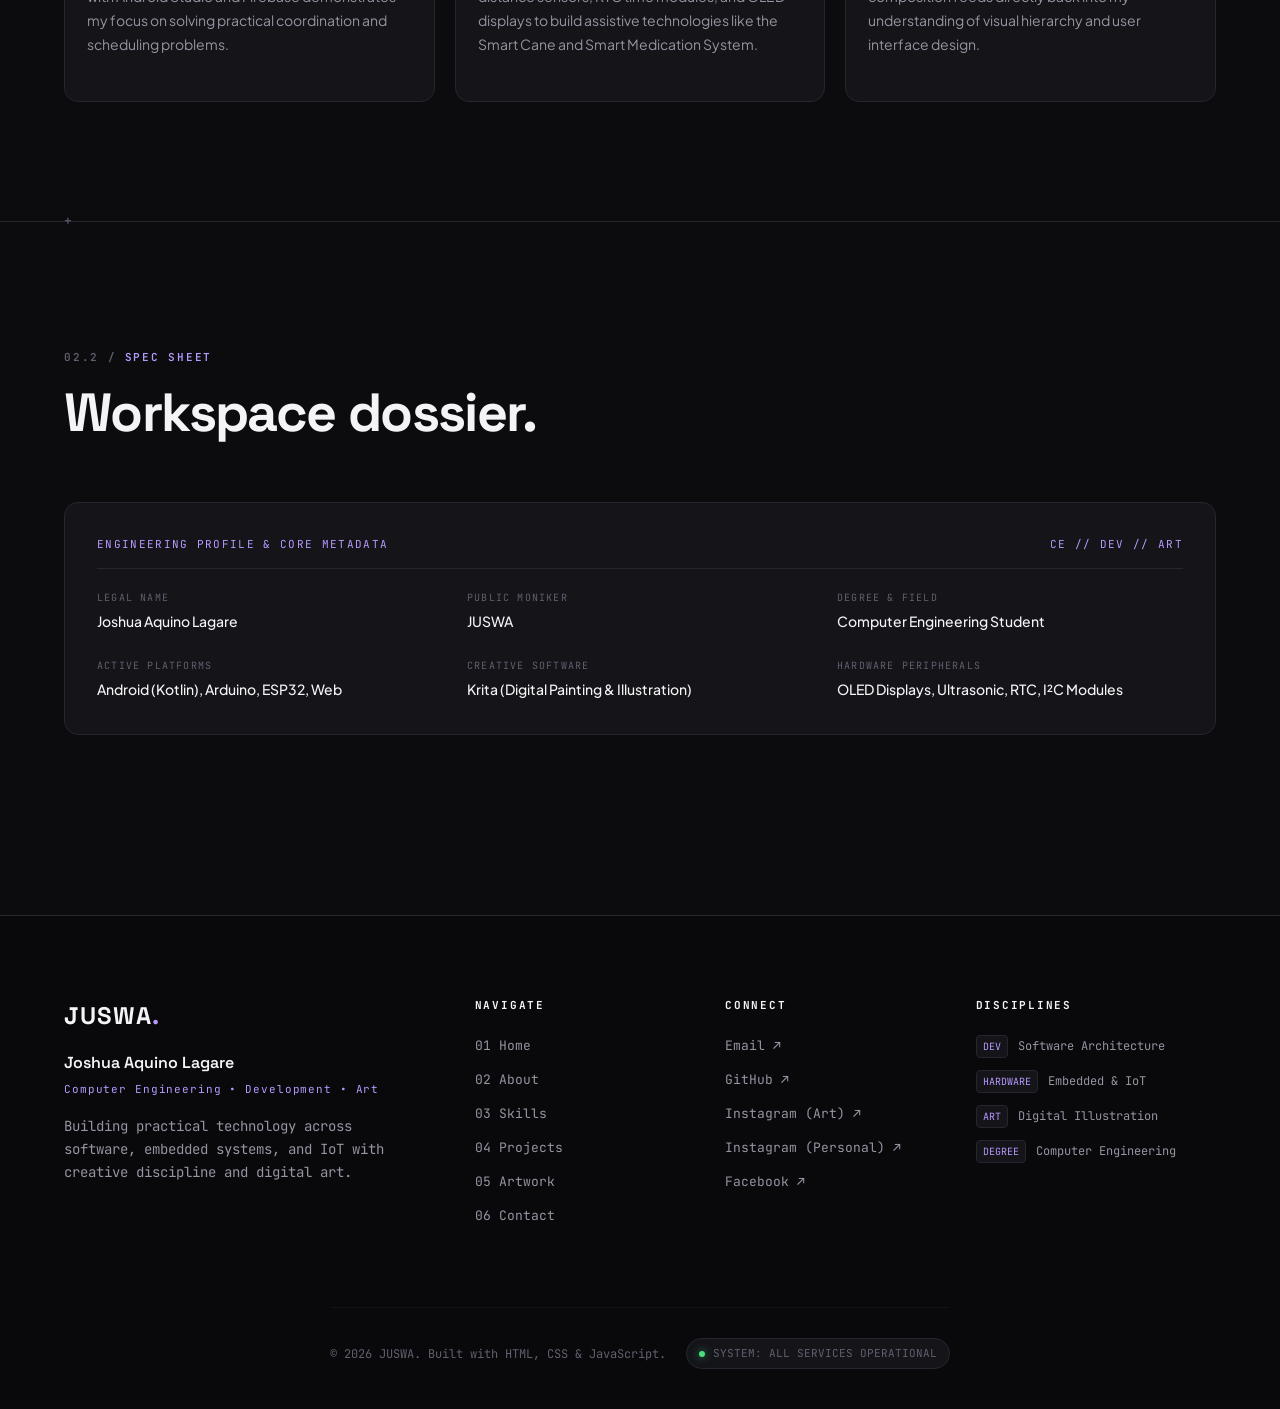
==== commit 770a479d: "UI Changes" ====
--- a/about.html
+++ b/about.html
@@ -3,26 +3,24 @@
 
 <head>
     <meta charset="UTF-8">
-
-    <meta name="viewport"
-          content="width=device-width, initial-scale=1.0">
-
-    <meta name="description"
-          content="About JUSWA — Computer Engineering student and developer.">
-
+    <meta name="viewport" content="width=device-width, initial-scale=1.0">
+    <meta name="description" content="About JUSWA — Joshua Aquino Lagare: Computer Engineering student, developer, and digital artist exploring software, embedded systems, and digital illustration.">
     <title>About — JUSWA</title>
 
     <link rel="icon" type="image/png" href="images/favicon.png">
     <link rel="stylesheet" href="style.css">
-
     <script src="script.js" defer></script>
 </head>
 
 <body>
 
-    <!-- ================= NAVIGATION ================= -->
+    <!-- Subtle Desktop Cursor -->
+    <div class="custom-cursor-dot" id="cursor-dot" aria-hidden="true"></div>
+    <div class="custom-cursor-ring" id="cursor-ring" aria-hidden="true"></div>
+
+    <!-- ================= GLOBAL NAVIGATION ================= -->
     <header class="navbar" id="navbar">
-        <a href="index.html#home" class="logo">
+        <a href="index.html" class="logo">
             <div class="logo-badge">
                 <img src="images/favicon.png" alt="JUSWA Logo">
             </div>
@@ -39,12 +37,12 @@
         </button>
 
         <nav id="nav-links">
-            <a href="index.html#home" data-section="home"><span class="nav-num">01</span> HOME</a>
-            <a href="index.html#about" data-section="about" class="active"><span class="nav-num">02</span> ABOUT</a>
-            <a href="index.html#skills" data-section="skills"><span class="nav-num">03</span> SKILLS</a>
-            <a href="index.html#projects" data-section="projects"><span class="nav-num">04</span> PROJECTS</a>
-            <a href="index.html#artwork" data-section="artwork"><span class="nav-num">05</span> ARTWORK</a>
-            <a href="index.html#contact" data-section="contact"><span class="nav-num">06</span> CONTACT</a>
+            <a href="index.html" data-page="index"><span class="nav-num">01</span> HOME</a>
+            <a href="about.html" data-page="about" class="active"><span class="nav-num">02</span> ABOUT</a>
+            <a href="skills.html" data-page="skills"><span class="nav-num">03</span> SKILLS</a>
+            <a href="projects.html" data-page="projects"><span class="nav-num">04</span> PROJECTS</a>
+            <a href="artwork.html" data-page="artwork"><span class="nav-num">05</span> ARTWORK</a>
+            <a href="contact.html" data-page="contact"><span class="nav-num">06</span> CONTACT</a>
         </nav>
 
         <div class="nav-status">
@@ -53,87 +51,241 @@
         </div>
     </header>
 
-        <!-- ================= ABOUT ================= -->
-
+    <main>
+        <!-- ================= ABOUT HERO & PROFILE ================= -->
         <section class="section page-section">
-
-            <div class="section-heading">
-
-                <p class="eyebrow">
-                    01 / ABOUT
+            <div class="section-header">
+                <div class="section-heading">
+                    <p class="eyebrow">
+                        <span class="eyebrow-num">02 /</span> BIOGRAPHY &amp; PROFILE
+                    </p>
+                    <h2>A little about me.</h2>
+                    <p class="section-desc">
+                        Bridging engineering rigor with digital creative discipline.
+                    </p>
+                </div>
+            </div>
+
+            <!-- Profile Overview Split Layout -->
+            <div class="about-grid">
+
+                <div class="about-narrative">
+                    <p class="about-statement">
+                        I am <span class="accent">Joshua Aquino Lagare</span>, known publicly as <span class="accent">JUSWA</span> — a Computer Engineering student, software developer, and digital artist.
+                    </p>
+
+                    <p>
+                        My journey began with a natural curiosity for how systems operate beneath the surface: from raw electrical signals and microcontrollers executing machine code to high-level mobile applications connecting communities across cloud databases.
+                    </p>
+
+                    <p>
+                        Rather than viewing engineering and artistic creativity as separate disciplines, I treat them as complementary lenses. Engineering gives structure, logic, and functional reliability; art gives visual intentionality, empathy, and aesthetic character.
+                    </p>
+
+                    <div style="margin-top: 32px; display: flex; gap: 12px; flex-wrap: wrap;">
+                        <a href="projects.html" class="button primary">
+                            View Engineering Projects <span class="arrow">→</span>
+                        </a>
+                        <a href="artwork.html" class="button secondary">
+                            View Digital Art
+                        </a>
+                    </div>
+                </div>
+
+                <!-- SPECIAL REAL-LIFE PHOTO WITH SCREENTONE -> COLOR REVEAL -->
+                <div>
+                    <div class="photo-reveal-container" id="photo-reveal-container">
+                        <div class="photo-frame-header">
+                            <span class="photo-tag">PORTRAIT // JOSHUA AQUINO LAGARE</span>
+                            <span class="photo-status" id="photo-reveal-status">MODE: SCREENTONE</span>
+                        </div>
+
+                        <div class="photo-reveal-stage" id="photo-reveal-stage" tabindex="0" role="region" aria-label="Interactive portrait with screentone color reveal">
+                            <!-- Layer 1: Stylized Screentone / Halftone Texture -->
+                            <div class="photo-layer photo-layer-screentone" aria-hidden="true">
+                                <img src="images/Joshua-pfp.jfif" alt="Joshua Aquino Lagare stylized screentone portrait" loading="eager">
+                                <div class="screentone-dot-pattern"></div>
+                            </div>
+
+                            <!-- Layer 2: True Color Real-Life Photograph -->
+                            <div class="photo-layer photo-layer-color" id="photo-layer-color">
+                                <img src="images/Joshua-pfp.jfif" alt="Joshua Aquino Lagare real-life photograph" loading="eager">
+                            </div>
+
+                            <div class="reveal-hint-pill">
+                                <span>HOVER TO REVEAL TRUE COLOR</span>
+                            </div>
+                        </div>
+
+                        <div class="photo-frame-footer">
+                            <span class="photo-spec">REAL-LIFE PHOTOGRAPH</span>
+                            <button class="mobile-reveal-toggle" id="mobile-reveal-toggle" type="button">
+                                [TAP TO TOGGLE COLOR]
+                            </button>
+                        </div>
+                    </div>
+                </div>
+
+            </div>
+        </section>
+
+        <!-- ================= DETAILED BACKGROUND SECTIONS ================= -->
+        <section class="section reveal-on-scroll">
+            <div class="section-header">
+                <div class="section-heading">
+                    <p class="eyebrow">
+                        <span class="eyebrow-num">02.1 /</span> FOCUS AREAS
+                    </p>
+                    <h2>What drives my work.</h2>
+                </div>
+            </div>
+
+            <div class="skills-grid" style="grid-template-columns: repeat(3, 1fr);">
+                <!-- Software Development -->
+                <div class="skill-category-card">
+                    <div class="category-card-header">
+                        <h3>Software &amp; Mobile</h3>
+                        <span class="cat-code">01</span>
+                    </div>
+                    <p class="section-text" style="font-size:14px;">
+                        I develop mobile and web solutions with an emphasis on maintainable architecture and responsive design. My work on <strong>Synced N</strong> in Kotlin with Android Studio and Firebase demonstrates my focus on solving practical coordination and scheduling problems.
+                    </p>
+                </div>
+
+                <!-- Embedded Systems & IoT -->
+                <div class="skill-category-card">
+                    <div class="category-card-header">
+                        <h3>Embedded &amp; IoT</h3>
+                        <span class="cat-code">02</span>
+                    </div>
+                    <p class="section-text" style="font-size:14px;">
+                        Physical computing is central to my Computer Engineering studies. Working with <strong>Arduino Nano</strong> and <strong>ESP32</strong> systems, I integrate ultrasonic distance sensors, RTC time modules, and OLED displays to build assistive technologies like the Smart Cane and Smart Medication System.
+                    </p>
+                </div>
+
+                <!-- Digital Art & Illustration -->
+                <div class="skill-category-card">
+                    <div class="category-card-header">
+                        <h3>Digital Art</h3>
+                        <span class="cat-code">03</span>
+                    </div>
+                    <p class="section-text" style="font-size:14px;">
+                        Outside code and hardware circuits, I paint digital character illustrations in <strong>Krita</strong>. Studying anatomy, perspective, neon rim-lighting, and dynamic composition feeds directly back into my understanding of visual hierarchy and user interface design.
+                    </p>
+                </div>
+            </div>
+        </section>
+
+        <!-- ================= TECHNICAL DOSSIER ================= -->
+        <section class="section reveal-on-scroll">
+            <div class="section-header">
+                <div class="section-heading">
+                    <p class="eyebrow">
+                        <span class="eyebrow-num">02.2 /</span> SPEC SHEET
+                    </p>
+                    <h2>Workspace dossier.</h2>
+                </div>
+            </div>
+
+            <div class="about-grid">
+                <div class="about-dossier" style="grid-column: 1 / -1;">
+                    <div class="dossier-header">
+                        <span>ENGINEERING PROFILE &amp; CORE METADATA</span>
+                        <span>CE // DEV // ART</span>
+                    </div>
+
+                    <div class="dossier-list" style="display: grid; grid-template-columns: repeat(auto-fit, minmax(280px, 1fr)); gap: 24px;">
+                        <div class="dossier-row">
+                            <span class="dossier-label">LEGAL NAME</span>
+                            <span class="dossier-value">Joshua Aquino Lagare</span>
+                        </div>
+
+                        <div class="dossier-row">
+                            <span class="dossier-label">PUBLIC MONIKER</span>
+                            <span class="dossier-value">JUSWA</span>
+                        </div>
+
+                        <div class="dossier-row">
+                            <span class="dossier-label">DEGREE &amp; FIELD</span>
+                            <span class="dossier-value">Computer Engineering Student</span>
+                        </div>
+
+                        <div class="dossier-row">
+                            <span class="dossier-label">ACTIVE PLATFORMS</span>
+                            <span class="dossier-value">Android (Kotlin), Arduino, ESP32, Web</span>
+                        </div>
+
+                        <div class="dossier-row">
+                            <span class="dossier-label">CREATIVE SOFTWARE</span>
+                            <span class="dossier-value">Krita (Digital Painting &amp; Illustration)</span>
+                        </div>
+
+                        <div class="dossier-row">
+                            <span class="dossier-label">HARDWARE PERIPHERALS</span>
+                            <span class="dossier-value">OLED Displays, Ultrasonic, RTC, I²C Modules</span>
+                        </div>
+                    </div>
+                </div>
+            </div>
+        </section>
+    </main>
+
+    <!-- ================= GLOBAL FOOTER ================= -->
+    <footer class="site-footer">
+        <div class="footer-grid">
+            <div class="footer-col footer-col-brand">
+                <a href="index.html" class="footer-logo">
+                    <span class="logo-text">JUSWA<span>.</span></span>
+                </a>
+                <p class="footer-name">Joshua Aquino Lagare</p>
+                <p class="footer-tagline">Computer Engineering • Development • Art</p>
+                <p class="footer-desc">
+                    Building practical technology across software, embedded systems, and IoT with creative discipline and digital art.
                 </p>
-
-                <h2>
-                    A little about me.
-                </h2>
-
-            </div>
-
-
-            <div class="about-grid">
-
-                <div>
-
-                    <p class="large-text">
-
-                        I'm a Computer Engineering student
-                        interested in building practical
-                        technology while keeping creativity
-                        at the center of the process.
-
-                    </p>
-
-                </div>
-
-
-                <div>
-
-                    <p class="section-text">
-
-                        My interests range from mobile
-                        application development and embedded
-                        systems to IoT and hardware projects.
-
-                    </p>
-
-                    <p class="section-text">
-
-                        I enjoy learning by creating projects,
-                        experimenting with technology, and
-                        turning ideas into working systems.
-
-                    </p>
-
-                    <p class="section-text">
-
-                        Through my projects, I aim to combine
-                        technical problem-solving with thoughtful
-                        design and practical functionality.
-
-                    </p>
-
-                </div>
-
-            </div>
-
-        </section>
-
-
-        <!-- ================= FOOTER ================= -->
-
-        <footer>
-
-            <p>
-
-                © <span id="year"></span> JUSWA.
-                Built with HTML, CSS & JavaScript.
-
-            </p>
-
-        </footer>
-
-    </main>
-
+            </div>
+
+            <div class="footer-col">
+                <h4 class="footer-heading">NAVIGATE</h4>
+                <ul class="footer-links">
+                    <li><a href="index.html">01 Home</a></li>
+                    <li><a href="about.html">02 About</a></li>
+                    <li><a href="skills.html">03 Skills</a></li>
+                    <li><a href="projects.html">04 Projects</a></li>
+                    <li><a href="artwork.html">05 Artwork</a></li>
+                    <li><a href="contact.html">06 Contact</a></li>
+                </ul>
+            </div>
+
+            <div class="footer-col">
+                <h4 class="footer-heading">CONNECT</h4>
+                <ul class="footer-links">
+                    <li><a href="mailto:joshualagare255@gmail.com">Email ↗</a></li>
+                    <li><a href="https://github.com/Shuwawao" target="_blank" rel="noopener noreferrer">GitHub ↗</a></li>
+                    <li><a href="https://www.instagram.com/juswa_draws" target="_blank" rel="noopener noreferrer">Instagram (Art) ↗</a></li>
+                    <li><a href="https://www.instagram.com/shuwawao" target="_blank" rel="noopener noreferrer">Instagram (Personal) ↗</a></li>
+                    <li><a href="https://www.facebook.com/share/1F1aA2ChW4/" target="_blank" rel="noopener noreferrer">Facebook ↗</a></li>
+                </ul>
+            </div>
+
+            <div class="footer-col">
+                <h4 class="footer-heading">DISCIPLINES</h4>
+                <ul class="footer-meta-list">
+                    <li><span class="meta-tag">DEV</span> Software Architecture</li>
+                    <li><span class="meta-tag">HARDWARE</span> Embedded &amp; IoT</li>
+                    <li><span class="meta-tag">ART</span> Digital Illustration</li>
+                    <li><span class="meta-tag">DEGREE</span> Computer Engineering</li>
+                </ul>
+            </div>
+        </div>
+
+        <div class="footer-bottom">
+            <p>© <span id="year">2026</span> JUSWA. Built with HTML, CSS &amp; JavaScript.</p>
+            <div class="footer-status-pill">
+                <span class="status-indicator-dot"></span>
+                <span>SYSTEM: ALL SERVICES OPERATIONAL</span>
+            </div>
+        </div>
+    </footer>
 
 </body>
 
--- a/style.css
+++ b/style.css
@@ -2120,4 +2120,429 @@
 .social-card:hover .social-arrow {
     color: var(--accent);
     transform: translate(2px, -2px);
+}
+
+
+/* ==========================================================================
+   MULTI-PAGE EXPANSION STYLES & INTERACTIVE ARTWORK/PHOTO MODULES
+   ========================================================================== */
+
+/* Page entrance transition */
+main {
+    animation: pageEntrance 0.35s cubic-bezier(0.16, 1, 0.3, 1) both;
+}
+
+@keyframes pageEntrance {
+    from {
+        opacity: 0;
+        transform: translateY(10px);
+    }
+    to {
+        opacity: 1;
+        transform: translateY(0);
+    }
+}
+
+/* ================= HERO ARTWORK PRESENTATION (HOME PAGE) ================= */
+.hero-art-showcase {
+    position: relative;
+    width: 100%;
+    max-width: 520px;
+    margin: 0 auto;
+    perspective: 1200px;
+}
+
+.hero-art-frame {
+    position: relative;
+    background: var(--surface);
+    border: 1px solid var(--border);
+    border-radius: 18px;
+    padding: 18px;
+    box-shadow: 0 28px 70px rgba(0, 0, 0, 0.55);
+    transition: border-color var(--transition-base), box-shadow var(--transition-base), transform 0.2s cubic-bezier(0.16, 1, 0.3, 1);
+    transform: rotateX(var(--tilt-x, 0deg)) rotateY(var(--tilt-y, 0deg));
+    will-change: transform;
+    overflow: hidden;
+}
+
+.hero-art-frame:hover {
+    border-color: var(--accent-border);
+    box-shadow: 0 32px 85px rgba(182, 154, 255, 0.12);
+}
+
+.hero-art-meta-header {
+    display: flex;
+    justify-content: space-between;
+    align-items: center;
+    border-bottom: 1px solid var(--border);
+    padding-bottom: 12px;
+    margin-bottom: 16px;
+    font-family: var(--font-mono);
+    font-size: 11px;
+    color: var(--text-dim);
+}
+
+.hero-art-meta-header .meta-tag {
+    color: var(--accent);
+    font-weight: 600;
+}
+
+.hero-art-image-wrapper {
+    position: relative;
+    width: 100%;
+    aspect-ratio: 16 / 10;
+    border-radius: 10px;
+    overflow: hidden;
+    background: #000;
+    border: 1px solid var(--border-subtle);
+}
+
+.hero-art-image-wrapper img {
+    width: 100%;
+    height: 100%;
+    object-fit: cover;
+    object-position: center 25%;
+    display: block;
+    transition: transform 0.4s ease;
+}
+
+.hero-art-frame:hover .hero-art-image-wrapper img {
+    transform: scale(1.03);
+}
+
+.hero-art-meta-footer {
+    display: flex;
+    justify-content: space-between;
+    align-items: center;
+    border-top: 1px solid var(--border);
+    padding-top: 12px;
+    margin-top: 16px;
+    font-family: var(--font-mono);
+    font-size: 11px;
+    color: var(--text-dim);
+}
+
+.hero-art-coords {
+    color: var(--text-muted);
+    letter-spacing: 0.05em;
+}
+
+/* ================= SPECIAL PHOTO REVEAL (ABOUT PAGE) ================= */
+.photo-reveal-container {
+    position: relative;
+    background: var(--surface);
+    border: 1px solid var(--border);
+    border-radius: 18px;
+    padding: 20px;
+    box-shadow: 0 24px 65px rgba(0, 0, 0, 0.5);
+    max-width: 440px;
+    margin: 0 auto;
+    transition: border-color var(--transition-base), box-shadow var(--transition-base);
+}
+
+.photo-reveal-container:hover {
+    border-color: var(--accent-border);
+    box-shadow: 0 28px 75px rgba(182, 154, 255, 0.1);
+}
+
+.photo-frame-header {
+    display: flex;
+    justify-content: space-between;
+    align-items: center;
+    border-bottom: 1px solid var(--border);
+    padding-bottom: 12px;
+    margin-bottom: 16px;
+    font-family: var(--font-mono);
+    font-size: 11px;
+}
+
+.photo-tag {
+    color: var(--accent);
+    font-weight: 600;
+    letter-spacing: 0.08em;
+}
+
+.photo-status {
+    color: var(--text-dim);
+    letter-spacing: 0.05em;
+}
+
+.photo-reveal-stage {
+    position: relative;
+    width: 100%;
+    aspect-ratio: 3 / 4;
+    border-radius: 12px;
+    overflow: hidden;
+    cursor: crosshair;
+    background: #08080a;
+    border: 1px solid var(--border-subtle);
+    user-select: none;
+}
+
+.photo-layer {
+    position: absolute;
+    inset: 0;
+    width: 100%;
+    height: 100%;
+}
+
+.photo-layer img {
+    width: 100%;
+    height: 100%;
+    object-fit: cover;
+    object-position: center 20%;
+    display: block;
+}
+
+/* Layer 1: Stylized Screentone / Halftone Texture */
+.photo-layer-screentone img {
+    filter: grayscale(100%) contrast(145%) brightness(105%);
+}
+
+.screentone-dot-pattern {
+    position: absolute;
+    inset: 0;
+    background-image: 
+        radial-gradient(circle, rgba(0, 0, 0, 0.8) 1.2px, transparent 1.2px),
+        linear-gradient(rgba(182, 154, 255, 0.06) 1px, transparent 1px);
+    background-size: 4px 4px, 100% 4px;
+    mix-blend-mode: multiply;
+    pointer-events: none;
+}
+
+/* Layer 2: True Color Masked Reveal Layer */
+.photo-layer-color {
+    opacity: 0;
+    transition: opacity 0.25s ease;
+    will-change: mask-image, -webkit-mask-image, opacity;
+}
+
+.photo-reveal-stage.is-hovered .photo-layer-color {
+    opacity: 1;
+    -webkit-mask-image: radial-gradient(circle at var(--reveal-x, 50%) var(--reveal-y, 50%), black 0%, black var(--reveal-radius, 130px), transparent calc(var(--reveal-radius, 130px) + 70px));
+    mask-image: radial-gradient(circle at var(--reveal-x, 50%) var(--reveal-y, 50%), black 0%, black var(--reveal-radius, 130px), transparent calc(var(--reveal-radius, 130px) + 70px));
+}
+
+/* Mobile / Tap toggle full reveal */
+.photo-reveal-stage.fully-revealed .photo-layer-color {
+    opacity: 1;
+    -webkit-mask-image: none !important;
+    mask-image: none !important;
+}
+
+.reveal-hint-pill {
+    position: absolute;
+    bottom: 14px;
+    left: 50%;
+    transform: translateX(-50%);
+    background: rgba(14, 14, 18, 0.85);
+    border: 1px solid var(--border);
+    backdrop-filter: blur(8px);
+    -webkit-backdrop-filter: blur(8px);
+    padding: 6px 14px;
+    border-radius: 20px;
+    font-family: var(--font-mono);
+    font-size: 10px;
+    color: var(--text-muted);
+    letter-spacing: 0.08em;
+    pointer-events: none;
+    transition: opacity 0.25s ease, transform 0.25s ease;
+}
+
+.photo-reveal-stage.is-hovered .reveal-hint-pill {
+    opacity: 0;
+    transform: translate(-50%, 10px);
+}
+
+.photo-frame-footer {
+    display: flex;
+    justify-content: space-between;
+    align-items: center;
+    border-top: 1px solid var(--border);
+    padding-top: 14px;
+    margin-top: 16px;
+    font-family: var(--font-mono);
+    font-size: 11px;
+}
+
+.photo-spec {
+    color: var(--text-dim);
+}
+
+.mobile-reveal-toggle {
+    background: var(--surface-light);
+    border: 1px solid var(--border);
+    color: var(--accent);
+    padding: 4px 10px;
+    border-radius: 4px;
+    font-family: var(--font-mono);
+    font-size: 10px;
+    cursor: pointer;
+    transition: all var(--transition-fast);
+}
+
+.mobile-reveal-toggle:hover {
+    border-color: var(--accent);
+    color: var(--text);
+}
+
+/* ================= GLOBAL MULTI-PAGE FOOTER ================= */
+.site-footer {
+    position: relative;
+    background: #09090c;
+    border-top: 1px solid var(--border);
+    padding: 80px 5vw 40px;
+    margin-top: 60px;
+}
+
+.footer-grid {
+    display: grid;
+    grid-template-columns: 1.8fr 1fr 1fr 1.2fr;
+    gap: 50px;
+    max-width: var(--container-max);
+    margin: 0 auto 60px;
+}
+
+.footer-col-brand .footer-logo {
+    display: inline-flex;
+    align-items: center;
+    gap: 10px;
+    font-family: var(--font-display);
+    font-size: 24px;
+    font-weight: 800;
+    letter-spacing: 0.04em;
+    color: var(--text);
+    margin-bottom: 12px;
+}
+
+.footer-col-brand .footer-name {
+    font-family: var(--font-display);
+    font-size: 16px;
+    font-weight: 600;
+    color: var(--text);
+    margin-bottom: 4px;
+}
+
+.footer-col-brand .footer-tagline {
+    font-family: var(--font-mono);
+    font-size: 11px;
+    color: var(--accent);
+    letter-spacing: 0.08em;
+    margin-bottom: 16px;
+}
+
+.footer-col-brand .footer-desc {
+    color: var(--text-muted);
+    font-size: 14px;
+    line-height: 1.65;
+    max-width: 380px;
+}
+
+.footer-heading {
+    font-family: var(--font-mono);
+    font-size: 11px;
+    font-weight: 700;
+    letter-spacing: 0.16em;
+    color: var(--text);
+    margin-bottom: 20px;
+    text-transform: uppercase;
+}
+
+.footer-links {
+    list-style: none;
+    display: flex;
+    flex-direction: column;
+    gap: 12px;
+}
+
+.footer-links a {
+    font-family: var(--font-mono);
+    font-size: 13px;
+    color: var(--text-muted);
+    transition: color var(--transition-fast), transform var(--transition-fast);
+    display: inline-block;
+}
+
+.footer-links a:hover {
+    color: var(--accent);
+    transform: translateX(4px);
+}
+
+.footer-meta-list {
+    list-style: none;
+    display: flex;
+    flex-direction: column;
+    gap: 12px;
+}
+
+.footer-meta-list li {
+    font-family: var(--font-mono);
+    font-size: 12px;
+    color: var(--text-muted);
+    display: flex;
+    align-items: center;
+    gap: 10px;
+}
+
+.footer-meta-list .meta-tag {
+    color: var(--accent);
+    background: var(--surface);
+    border: 1px solid var(--border);
+    padding: 2px 6px;
+    border-radius: 4px;
+    font-size: 10px;
+}
+
+.footer-bottom {
+    max-width: var(--container-max);
+    margin: 0 auto;
+    padding-top: 30px;
+    border-top: 1px solid var(--border-subtle);
+    display: flex;
+    justify-content: space-between;
+    align-items: center;
+    flex-wrap: wrap;
+    gap: 20px;
+    font-family: var(--font-mono);
+    font-size: 12px;
+    color: var(--text-dim);
+}
+
+.footer-status-pill {
+    display: inline-flex;
+    align-items: center;
+    gap: 8px;
+    padding: 5px 12px;
+    background: var(--surface);
+    border: 1px solid var(--border);
+    border-radius: 20px;
+    font-size: 11px;
+}
+
+.status-indicator-dot {
+    width: 6px;
+    height: 6px;
+    border-radius: 50%;
+    background: #4ade80;
+    box-shadow: 0 0 8px rgba(74, 222, 128, 0.7);
+}
+
+/* Responsive Footer */
+@media (max-width: 950px) {
+    .footer-grid {
+        grid-template-columns: 1fr 1fr;
+        gap: 40px;
+    }
+}
+
+@media (max-width: 600px) {
+    .footer-grid {
+        grid-template-columns: 1fr;
+        gap: 36px;
+    }
+
+    .footer-bottom {
+        flex-direction: column;
+        align-items: flex-start;
+    }
 }
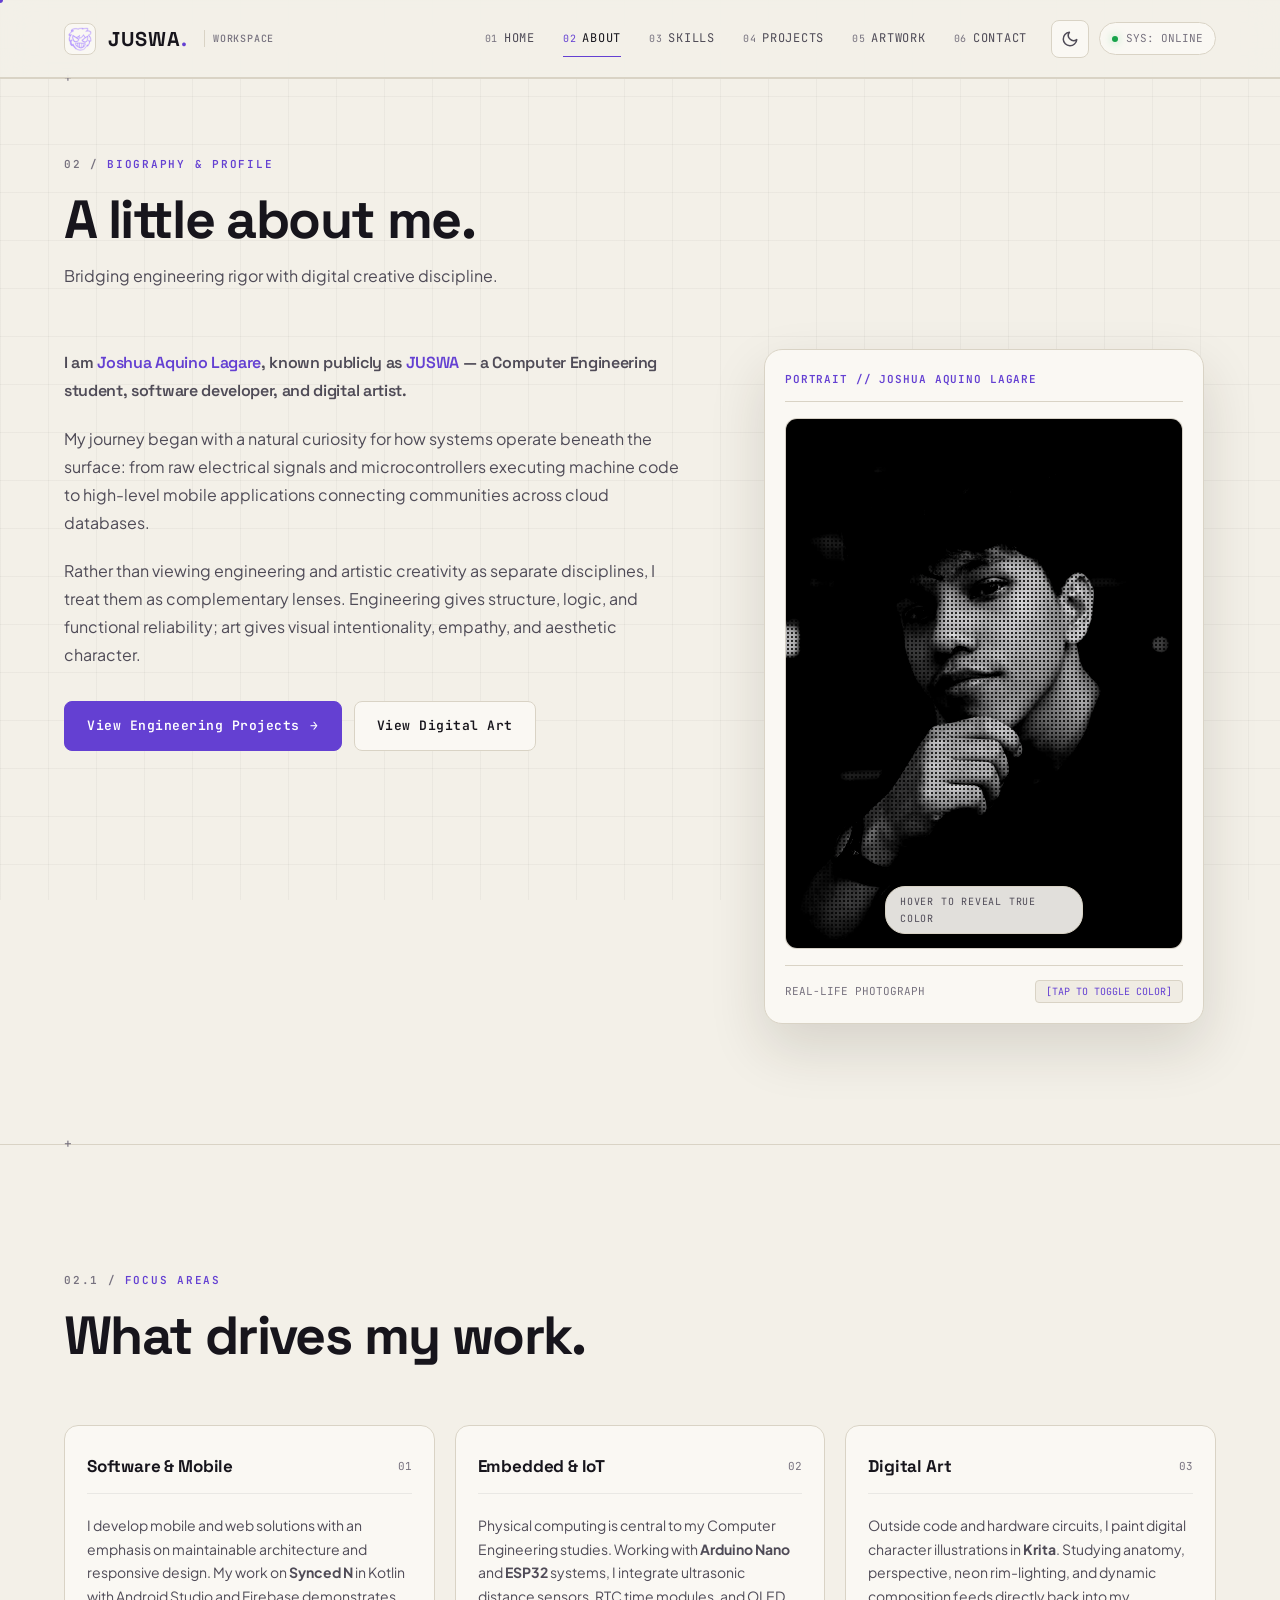
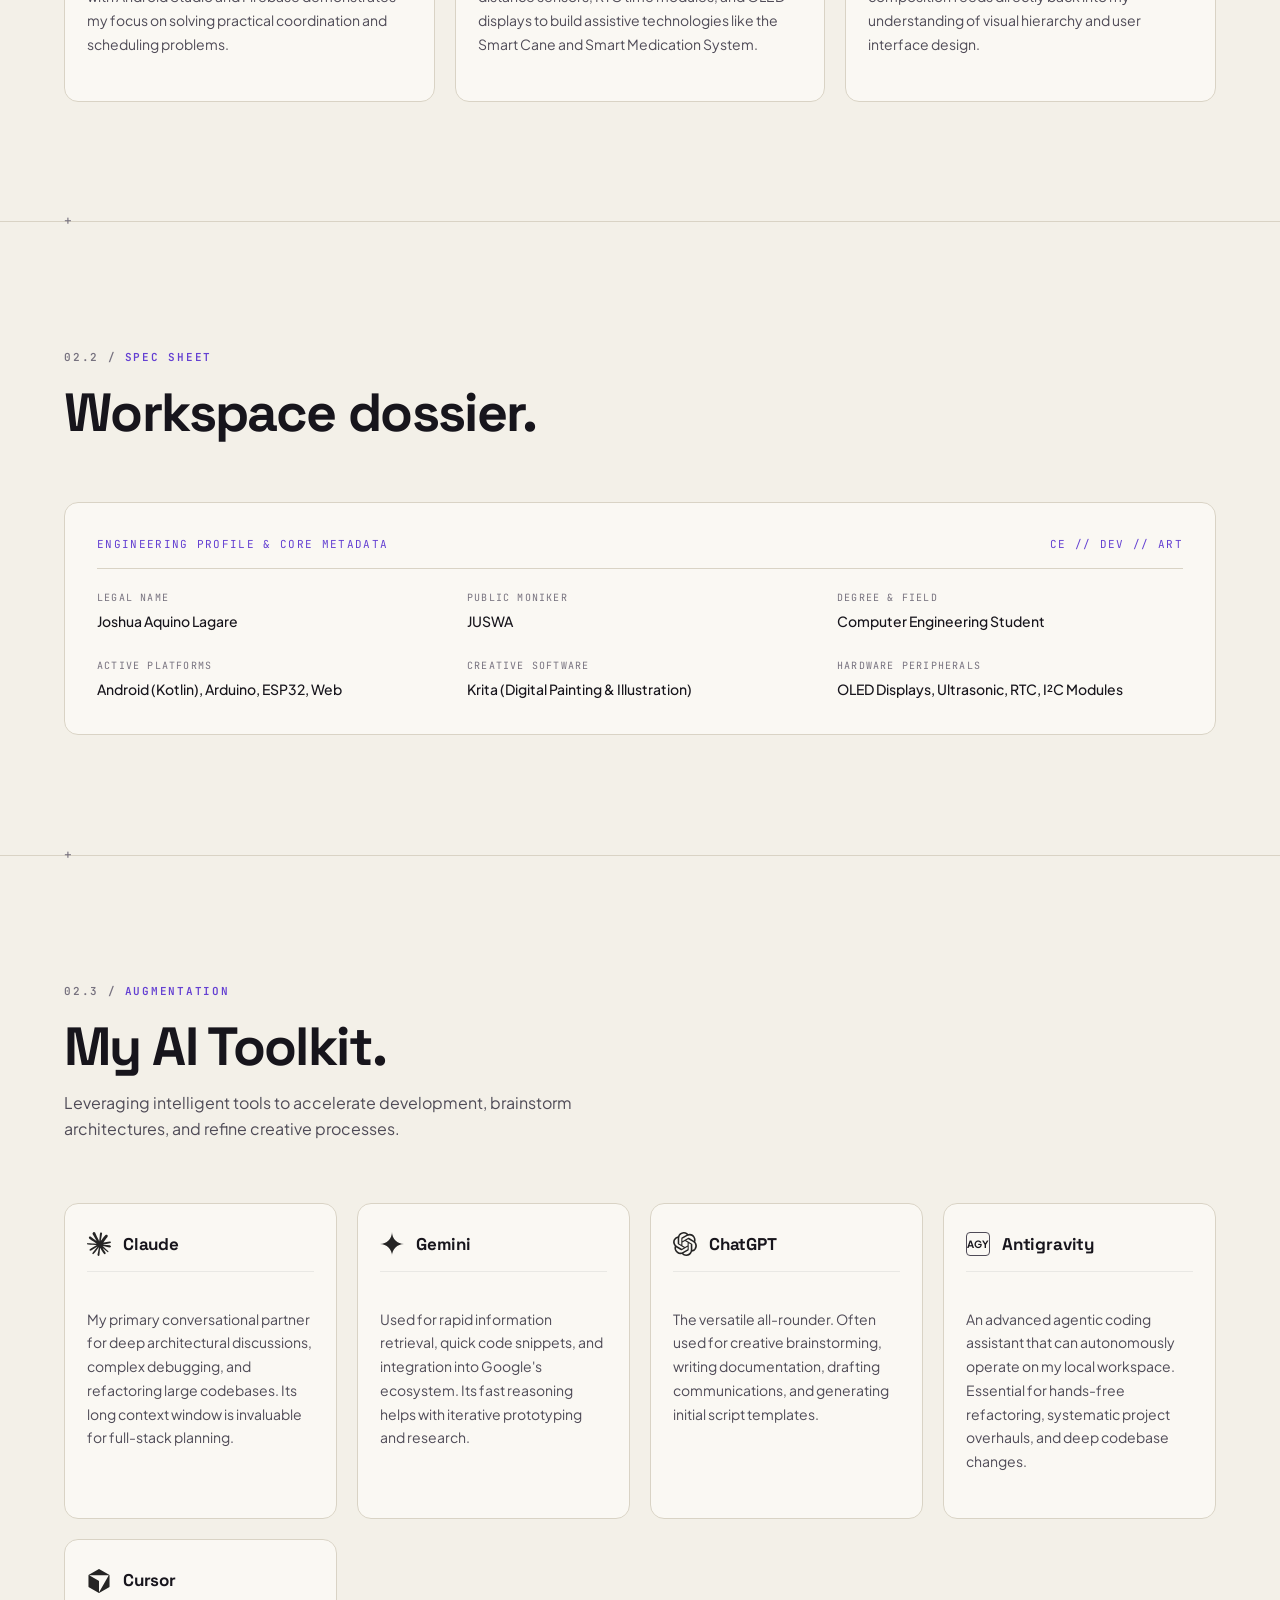
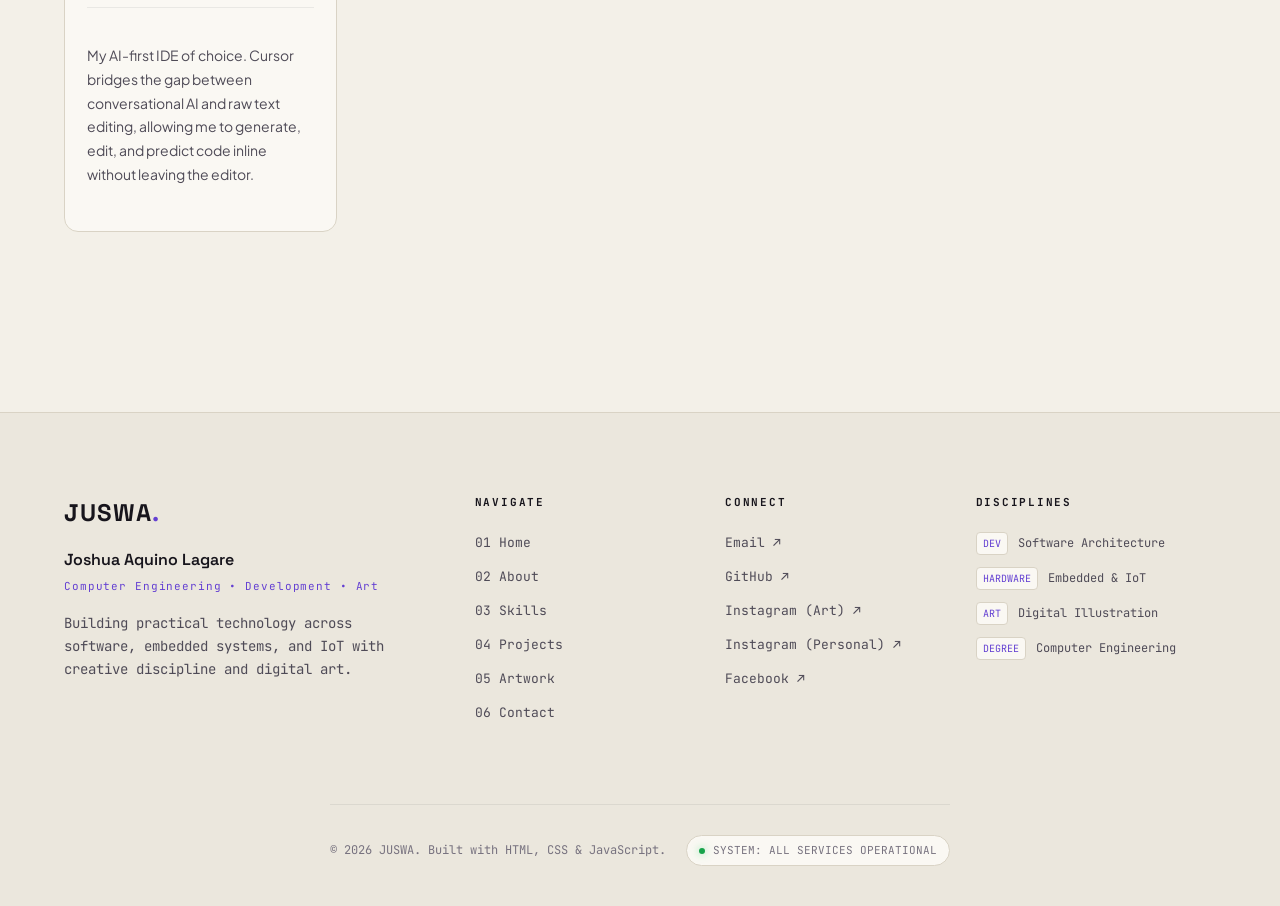
==== commit 9c4e70a0: "ui edit" ====
--- a/about.html
+++ b/about.html
@@ -1,15 +1,16 @@
-<!DOCTYPE html>
+﻿<!DOCTYPE html>
 <html lang="en">
 
 <head>
     <meta charset="UTF-8">
     <meta name="viewport" content="width=device-width, initial-scale=1.0">
-    <meta name="description" content="About JUSWA — Joshua Aquino Lagare: Computer Engineering student, developer, and digital artist exploring software, embedded systems, and digital illustration.">
-    <title>About — JUSWA</title>
+    <meta name="description" content="About JUSWA &mdash; Joshua Aquino Lagare: Computer Engineering student, developer, and digital artist exploring software, embedded systems, and digital illustration.">
+    <title>About &mdash; JUSWA</title>
 
     <link rel="icon" type="image/png" href="images/favicon.png">
     <link rel="stylesheet" href="style.css">
     <script src="script.js" defer></script>
+<script src="theme-init.js"></script>
 </head>
 
 <body>
@@ -19,7 +20,7 @@
     <div class="custom-cursor-ring" id="cursor-ring" aria-hidden="true"></div>
 
     <!-- ================= GLOBAL NAVIGATION ================= -->
-    <header class="navbar" id="navbar">
+        <header class="navbar" id="navbar">
         <a href="index.html" class="logo">
             <div class="logo-badge">
                 <img src="images/favicon.png" alt="JUSWA Logo">
@@ -28,13 +29,25 @@
             <span class="logo-meta">WORKSPACE</span>
         </a>
 
-        <button
-            class="menu-toggle"
-            id="menu-toggle"
-            aria-label="Toggle navigation menu"
-            aria-expanded="false">
-            ☰
-        </button>
+        <div class="nav-actions">
+            <button id="theme-toggle" class="theme-toggle" aria-label="Toggle color theme" title="Toggle theme">
+                <svg class="sun-icon" xmlns="http://www.w3.org/2000/svg" width="18" height="18" viewBox="0 0 24 24" fill="none" stroke="currentColor" stroke-width="2" stroke-linecap="round" stroke-linejoin="round"><circle cx="12" cy="12" r="5"></circle><line x1="12" y1="1" x2="12" y2="3"></line><line x1="12" y1="21" x2="12" y2="23"></line><line x1="4.22" y1="4.22" x2="5.64" y2="5.64"></line><line x1="18.36" y1="18.36" x2="19.78" y2="19.78"></line><line x1="1" y1="12" x2="3" y2="12"></line><line x1="21" y1="12" x2="23" y2="12"></line><line x1="4.22" y1="19.78" x2="5.64" y2="18.36"></line><line x1="18.36" y1="5.64" x2="19.78" y2="4.22"></line></svg>
+                <svg class="moon-icon" xmlns="http://www.w3.org/2000/svg" width="18" height="18" viewBox="0 0 24 24" fill="none" stroke="currentColor" stroke-width="2" stroke-linecap="round" stroke-linejoin="round"><path d="M21 12.79A9 9 0 1 1 11.21 3 7 7 0 0 0 21 12.79z"></path></svg>
+            </button>
+
+            <div class="nav-status">
+                <span class="nav-status-dot"></span>
+                <span>SYS: ONLINE</span>
+            </div>
+
+            <button
+                class="menu-toggle"
+                id="menu-toggle"
+                aria-label="Toggle navigation menu"
+                aria-expanded="false">
+                &#9776;
+            </button>
+        </div>
 
         <nav id="nav-links">
             <a href="index.html" data-page="index"><span class="nav-num">01</span> HOME</a>
@@ -44,11 +57,6 @@
             <a href="artwork.html" data-page="artwork"><span class="nav-num">05</span> ARTWORK</a>
             <a href="contact.html" data-page="contact"><span class="nav-num">06</span> CONTACT</a>
         </nav>
-
-        <div class="nav-status">
-            <span class="nav-status-dot"></span>
-            <span>SYS: ONLINE</span>
-        </div>
     </header>
 
     <main>
@@ -71,7 +79,7 @@
 
                 <div class="about-narrative">
                     <p class="about-statement">
-                        I am <span class="accent">Joshua Aquino Lagare</span>, known publicly as <span class="accent">JUSWA</span> — a Computer Engineering student, software developer, and digital artist.
+                        I am <span class="accent">Joshua Aquino Lagare</span>, known publicly as <span class="accent">JUSWA</span> &mdash; a Computer Engineering student, software developer, and digital artist.
                     </p>
 
                     <p>
@@ -84,7 +92,7 @@
 
                     <div style="margin-top: 32px; display: flex; gap: 12px; flex-wrap: wrap;">
                         <a href="projects.html" class="button primary">
-                            View Engineering Projects <span class="arrow">→</span>
+                            View Engineering Projects <span class="arrow">&rarr;</span>
                         </a>
                         <a href="artwork.html" class="button secondary">
                             View Digital Art
@@ -97,7 +105,7 @@
                     <div class="photo-reveal-container" id="photo-reveal-container">
                         <div class="photo-frame-header">
                             <span class="photo-tag">PORTRAIT // JOSHUA AQUINO LAGARE</span>
-                            <span class="photo-status" id="photo-reveal-status">MODE: SCREENTONE</span>
+                            
                         </div>
 
                         <div class="photo-reveal-stage" id="photo-reveal-stage" tabindex="0" role="region" aria-label="Interactive portrait with screentone color reveal">
@@ -140,7 +148,7 @@
                 </div>
             </div>
 
-            <div class="skills-grid" style="grid-template-columns: repeat(3, 1fr);">
+            <div class="skills-grid skills-grid-3">
                 <!-- Software Development -->
                 <div class="skill-category-card">
                     <div class="category-card-header">
@@ -194,7 +202,7 @@
                         <span>CE // DEV // ART</span>
                     </div>
 
-                    <div class="dossier-list" style="display: grid; grid-template-columns: repeat(auto-fit, minmax(280px, 1fr)); gap: 24px;">
+                    <div class="dossier-list" style="display: grid; grid-template-columns: repeat(auto-fit, minmax(min(100%, 280px), 1fr)); gap: 24px;">
                         <div class="dossier-row">
                             <span class="dossier-label">LEGAL NAME</span>
                             <span class="dossier-value">Joshua Aquino Lagare</span>
@@ -225,6 +233,83 @@
                             <span class="dossier-value">OLED Displays, Ultrasonic, RTC, I²C Modules</span>
                         </div>
                     </div>
+                </div>
+            </div>
+        </section>
+            <!-- ================= MY AI TOOLKIT ================= -->
+        <section class="section reveal-on-scroll">
+            <div class="section-header">
+                <div class="section-heading">
+                    <p class="eyebrow">
+                        <span class="eyebrow-num">02.3 /</span> AUGMENTATION
+                    </p>
+                    <h2>My AI Toolkit.</h2>
+                    <p class="section-desc">
+                        Leveraging intelligent tools to accelerate development, brainstorm architectures, and refine creative processes.
+                    </p>
+                </div>
+            </div>
+
+            <div class="skills-grid">
+                <div class="skill-category-card">
+                    <div class="category-card-header">
+                        <div style="display: flex; align-items: center; gap: 12px;">
+                            <img src="images/icons/claude.svg" alt="Claude" class="ai-toolkit-icon">
+                            <h3>Claude</h3>
+                        </div>
+                    </div>
+                    <p class="section-text" style="font-size:14px; margin-top: 1rem;">
+                        My primary conversational partner for deep architectural discussions, complex debugging, and refactoring large codebases. Its long context window is invaluable for full-stack planning.
+                    </p>
+                </div>
+
+                <div class="skill-category-card">
+                    <div class="category-card-header">
+                        <div style="display: flex; align-items: center; gap: 12px;">
+                            <img src="images/icons/googlegemini.svg" alt="Gemini" class="ai-toolkit-icon">
+                            <h3>Gemini</h3>
+                        </div>
+                    </div>
+                    <p class="section-text" style="font-size:14px; margin-top: 1rem;">
+                        Used for rapid information retrieval, quick code snippets, and integration into Google's ecosystem. Its fast reasoning helps with iterative prototyping and research.
+                    </p>
+                </div>
+
+                <div class="skill-category-card">
+                    <div class="category-card-header">
+                        <div style="display: flex; align-items: center; gap: 12px;">
+                            <img src="images/icons/openai.svg" alt="ChatGPT" class="ai-toolkit-icon">
+                            <h3>ChatGPT</h3>
+                        </div>
+                    </div>
+                    <p class="section-text" style="font-size:14px; margin-top: 1rem;">
+                        The versatile all-rounder. Often used for creative brainstorming, writing documentation, drafting communications, and generating initial script templates.
+                    </p>
+                </div>
+
+                <div class="skill-category-card">
+                    <div class="category-card-header">
+                        <div style="display: flex; align-items: center; gap: 12px;">
+                            <!-- Generic icon for Antigravity if none exists -->
+                            <div style="width: 24px; height: 24px; border: 1px solid var(--text-muted); border-radius: 4px; display: flex; align-items: center; justify-content: center; font-size: 10px; font-weight: bold;">AGY</div>
+                            <h3>Antigravity</h3>
+                        </div>
+                    </div>
+                    <p class="section-text" style="font-size:14px; margin-top: 1rem;">
+                        An advanced agentic coding assistant that can autonomously operate on my local workspace. Essential for hands-free refactoring, systematic project overhauls, and deep codebase changes.
+                    </p>
+                </div>
+
+                <div class="skill-category-card">
+                    <div class="category-card-header">
+                        <div style="display: flex; align-items: center; gap: 12px;">
+                            <img src="images/icons/cursor.svg" alt="Cursor" class="ai-toolkit-icon">
+                            <h3>Cursor</h3>
+                        </div>
+                    </div>
+                    <p class="section-text" style="font-size:14px; margin-top: 1rem;">
+                        My AI-first IDE of choice. Cursor bridges the gap between conversational AI and raw text editing, allowing me to generate, edit, and predict code inline without leaving the editor.
+                    </p>
                 </div>
             </div>
         </section>
@@ -238,7 +323,7 @@
                     <span class="logo-text">JUSWA<span>.</span></span>
                 </a>
                 <p class="footer-name">Joshua Aquino Lagare</p>
-                <p class="footer-tagline">Computer Engineering • Development • Art</p>
+                <p class="footer-tagline">Computer Engineering &bull; Development &bull; Art</p>
                 <p class="footer-desc">
                     Building practical technology across software, embedded systems, and IoT with creative discipline and digital art.
                 </p>
@@ -259,11 +344,11 @@
             <div class="footer-col">
                 <h4 class="footer-heading">CONNECT</h4>
                 <ul class="footer-links">
-                    <li><a href="mailto:joshualagare255@gmail.com">Email ↗</a></li>
-                    <li><a href="https://github.com/Shuwawao" target="_blank" rel="noopener noreferrer">GitHub ↗</a></li>
-                    <li><a href="https://www.instagram.com/juswa_draws" target="_blank" rel="noopener noreferrer">Instagram (Art) ↗</a></li>
-                    <li><a href="https://www.instagram.com/shuwawao" target="_blank" rel="noopener noreferrer">Instagram (Personal) ↗</a></li>
-                    <li><a href="https://www.facebook.com/share/1F1aA2ChW4/" target="_blank" rel="noopener noreferrer">Facebook ↗</a></li>
+                    <li><a href="mailto:joshualagare255@gmail.com">Email &nearr;</a></li>
+                    <li><a href="https://github.com/Shuwawao" target="_blank" rel="noopener noreferrer">GitHub &nearr;</a></li>
+                    <li><a href="https://www.instagram.com/juswa_draws" target="_blank" rel="noopener noreferrer">Instagram (Art) &nearr;</a></li>
+                    <li><a href="https://www.instagram.com/shuwawao" target="_blank" rel="noopener noreferrer">Instagram (Personal) &nearr;</a></li>
+                    <li><a href="https://www.facebook.com/share/1F1aA2ChW4/" target="_blank" rel="noopener noreferrer">Facebook &nearr;</a></li>
                 </ul>
             </div>
 
--- a/style.css
+++ b/style.css
@@ -1,5 +1,5 @@
-/* ==========================================================================
-   JUSWA PORTFOLIO — DESIGN SYSTEM & STYLESHEET
+﻿/* ==========================================================================
+   JUSWA PORTFOLIO â€” DESIGN SYSTEM & STYLESHEET
    Concept: A developer's workspace where engineering and digital art meet.
    CODE + HARDWARE + ART
    ========================================================================== */
@@ -7,7 +7,12 @@
 @import url('https://fonts.googleapis.com/css2?family=JetBrains+Mono:ital,wght@0,300;0,400;0,500;0,600;0,700;1,400&family=Space+Grotesk:wght@400;500;600;700;800&family=Plus+Jakarta+Sans:wght@300;400;500;600;700&display=swap');
 
 /* ================= DESIGN TOKENS ================= */
-:root {
+/* Dark is the default theme. Every colour used by components should come
+   from these tokens so both themes stay in sync. */
+:root,
+[data-theme="dark"] {
+    color-scheme: dark;
+
     --bg: #0c0c0f;
     --bg-alt: #09090c;
     --surface: #141419;
@@ -19,14 +24,64 @@
 
     --text: #f4f4f7;
     --text-muted: #9595a2;
-    --text-dim: #60606f;
+    --text-dim: #6a6a7a;
 
     /* Purple Accent used as a technical SIGNAL, not decorative slop */
     --accent: #b69aff;
     --accent-bright: #c8b3ff;
     --accent-dim: rgba(182, 154, 255, 0.12);
     --accent-border: rgba(182, 154, 255, 0.35);
-
+    --on-accent: #120e1a;
+
+    /* Surfaces that need special treatment per theme */
+    --nav-bg: rgba(12, 12, 15, 0.82);
+    --grid-line: rgba(255, 255, 255, 0.018);
+    --media-bg: #08080a;
+    --overlay-bg: rgba(10, 10, 14, 0.94);
+    --chip-bg: rgba(14, 14, 18, 0.85);
+    --online: #4ade80;
+    --shadow-sm: 0 6px 20px rgba(0, 0, 0, 0.35);
+    --shadow-lg: 0 24px 60px rgba(0, 0, 0, 0.5);
+    --shadow-accent: 0 8px 24px rgba(182, 154, 255, 0.16);
+    --wordmark-stroke: rgba(244, 244, 247, 0.9);
+}
+
+[data-theme="light"] {
+    color-scheme: light;
+
+    /* Warm paper tones â€” a sketchbook page rather than an inverted terminal */
+    --bg: #f3f0e8;
+    --bg-alt: #ebe7dd;
+    --surface: #faf8f3;
+    --surface-light: #f0ece3;
+    --surface-hover: #e7e2d6;
+    --border: #d9d3c5;
+    --border-light: rgba(23, 21, 28, 0.16);
+    --border-subtle: rgba(23, 21, 28, 0.07);
+
+    --text: #17151c;
+    --text-muted: #4f4b57;
+    --text-dim: #77727f;
+
+    --accent: #6440d2;
+    --accent-bright: #5230bd;
+    --accent-dim: rgba(100, 64, 210, 0.09);
+    --accent-border: rgba(100, 64, 210, 0.32);
+    --on-accent: #ffffff;
+
+    --nav-bg: rgba(243, 240, 232, 0.86);
+    --grid-line: rgba(23, 21, 28, 0.035);
+    --media-bg: #e4dfd3;
+    --overlay-bg: rgba(243, 240, 232, 0.96);
+    --chip-bg: rgba(250, 248, 243, 0.9);
+    --online: #16a34a;
+    --shadow-sm: 0 6px 18px rgba(40, 32, 20, 0.08);
+    --shadow-lg: 0 24px 56px rgba(40, 32, 20, 0.14);
+    --shadow-accent: 0 8px 24px rgba(100, 64, 210, 0.18);
+    --wordmark-stroke: rgba(23, 21, 28, 0.85);
+}
+
+:root {
     /* Typography */
     --font-display: 'Space Grotesk', -apple-system, BlinkMacSystemFont, sans-serif;
     --font-mono: 'JetBrains Mono', monospace;
@@ -37,6 +92,16 @@
     --transition-fast: 0.18s cubic-bezier(0.16, 1, 0.3, 1);
     --transition-base: 0.28s cubic-bezier(0.16, 1, 0.3, 1);
     --transition-smooth: 0.45s cubic-bezier(0.16, 1, 0.3, 1);
+
+    /* Motion system â€” one language for every page */
+    --ease-out: cubic-bezier(0.16, 1, 0.3, 1);
+    --ease-in-out: cubic-bezier(0.65, 0, 0.35, 1);
+    --dur-fast: 0.18s;
+    --dur-base: 0.28s;
+    --dur-enter: 0.7s;
+    --reveal-distance: 22px;
+    --stagger: 70ms;
+    --hover-lift: -2px;
 }
 
 /* ================= RESET & BASE ================= */
@@ -54,6 +119,7 @@
     text-rendering: optimizeLegibility;
     -webkit-font-smoothing: antialiased;
     -moz-osx-font-smoothing: grayscale;
+    max-width: 100%;
 }
 
 body {
@@ -64,6 +130,7 @@
     line-height: 1.7;
     overflow-x: hidden;
     position: relative;
+    max-width: 100%;
 }
 
 /* Subtle background technical grid */
@@ -72,11 +139,11 @@
     position: fixed;
     top: 0;
     left: 0;
-    width: 100vw;
-    height: 100vh;
+    width: 100%;
+    height: 100%;
     background-image: 
-        linear-gradient(to right, rgba(255, 255, 255, 0.015) 1px, transparent 1px),
-        linear-gradient(to bottom, rgba(255, 255, 255, 0.015) 1px, transparent 1px);
+        linear-gradient(to right, var(--grid-line) 1px, transparent 1px),
+        linear-gradient(to bottom, var(--grid-line) 1px, transparent 1px);
     background-size: 48px 48px;
     pointer-events: none;
     z-index: 0;
@@ -138,7 +205,7 @@
     width: 44px;
     height: 44px;
     border-color: var(--accent);
-    background-color: rgba(182, 154, 255, 0.06);
+    background-color: var(--accent-dim);
 }
 
 @media (pointer: coarse), (max-width: 900px) {
@@ -239,7 +306,7 @@
     display: flex;
     align-items: center;
     justify-content: space-between;
-    background: rgba(12, 12, 15, 0.85);
+    background: var(--nav-bg);
     backdrop-filter: blur(16px);
     -webkit-backdrop-filter: blur(16px);
     border-bottom: 1px solid var(--border);
@@ -372,7 +439,7 @@
     width: 6px;
     height: 6px;
     border-radius: 50%;
-    background: #4ade80; /* online green */
+    background: var(--online);
     box-shadow: 0 0 8px rgba(74, 222, 128, 0.6);
 }
 
@@ -412,14 +479,14 @@
 
 .button.primary {
     background: var(--accent);
-    color: #120e1a;
+    color: var(--on-accent);
     border: 1px solid var(--accent);
 }
 
 .button.primary:hover {
     background: var(--accent-bright);
     transform: translateY(-2px);
-    box-shadow: 0 6px 20px rgba(182, 154, 255, 0.2);
+    box-shadow: var(--shadow-accent);
 }
 
 .button.secondary {
@@ -522,7 +589,7 @@
 
 .hero h1 {
     font-family: var(--font-display);
-    font-size: clamp(48px, 6.8vw, 84px);
+    font-size: clamp(32px, 7vw, 84px);
     font-weight: 800;
     line-height: 0.98;
     letter-spacing: -0.04em;
@@ -551,7 +618,7 @@
     align-items: center;
 }
 
-/* ================= HERO VISUAL — LIVING DIAGRAM ================= */
+/* ================= HERO VISUAL â€” LIVING DIAGRAM ================= */
 .hero-visual {
     position: relative;
     display: flex;
@@ -568,7 +635,7 @@
     border: 1px solid var(--border);
     border-radius: 16px;
     padding: 32px;
-    box-shadow: 0 24px 60px rgba(0, 0, 0, 0.45);
+    box-shadow: var(--shadow-lg);
     transition: border-color var(--transition-base), box-shadow var(--transition-base);
     overflow: hidden;
 }
@@ -752,7 +819,7 @@
 }
 
 .portrait-preview-drawer img {
-    max-height: 220px;
+    max-height: 300px;
     width: auto;
     border-radius: 10px;
     border: 1px solid var(--border);
@@ -770,7 +837,7 @@
 /* ================= ABOUT SECTION ================= */
 .about-grid {
     display: grid;
-    grid-template-columns: 1.15fr 0.85fr;
+    grid-template-columns: minmax(0, 1.15fr) minmax(0, 0.85fr);
     gap: 60px;
     align-items: start;
 }
@@ -871,8 +938,14 @@
 
 .skills-grid {
     display: grid;
-    grid-template-columns: repeat(4, 1fr);
+    grid-template-columns: repeat(4, minmax(0, 1fr));
     gap: 20px;
+    width: 100%;
+    max-width: 100%;
+}
+
+.skills-grid-3 {
+    grid-template-columns: repeat(3, minmax(0, 1fr));
 }
 
 .skill-category-card {
@@ -884,6 +957,8 @@
     position: relative;
     display: flex;
     flex-direction: column;
+    min-width: 0;
+    max-width: 100%;
 }
 
 .skill-category-card:hover {
@@ -1018,7 +1093,7 @@
 .projects-editorial-list {
     display: flex;
     flex-direction: column;
-    gap: 60px;
+    gap: clamp(72px, 8vw, 104px);
 }
 
 .project-showcase-entry {
@@ -1037,7 +1112,7 @@
 
 .project-showcase-entry:hover {
     border-color: var(--accent-border);
-    box-shadow: 0 20px 60px rgba(0, 0, 0, 0.4);
+    box-shadow: var(--shadow-lg);
 }
 
 .project-meta-top {
@@ -1145,12 +1220,12 @@
 .project-visual-container {
     background: var(--bg-alt);
     border: 1px solid var(--border);
-    border-radius: 12px;
-    padding: 24px;
-    min-height: 280px;
+    border-radius: 14px;
+    padding: 22px;
     display: flex;
     flex-direction: column;
     justify-content: space-between;
+    gap: 14px;
     position: relative;
     overflow: hidden;
     transition: border-color var(--transition-fast);
@@ -1307,7 +1382,7 @@
 .art-sketchbook-card:hover {
     border-color: var(--accent-border);
     transform: translateY(-4px);
-    box-shadow: 0 16px 40px rgba(0, 0, 0, 0.5);
+    box-shadow: var(--shadow-lg);
 }
 
 /* Varied Asymmetric Layout for Editorial Sketchbook */
@@ -1326,7 +1401,7 @@
 .art-image-frame {
     position: relative;
     overflow: hidden;
-    background: #08080a;
+    background: var(--media-bg);
 }
 
 .art-image-frame img {
@@ -1391,12 +1466,52 @@
     transform: scale(1.15);
 }
 
+/* Home page Digital Sketchbook preview (two pieces, Artwork-page treatment) */
+.home-sketchbook-gallery {
+    display: grid;
+    grid-template-columns: repeat(2, minmax(0, 1fr));
+    gap: 24px;
+    width: 100%;
+    max-width: 100%;
+    align-items: stretch;
+}
+
+.home-sketchbook-gallery .art-sketchbook-card {
+    display: flex;
+    flex-direction: column;
+    min-width: 0;
+    max-width: 100%;
+    color: inherit;
+}
+
+.home-sketchbook-gallery .art-image-frame {
+    aspect-ratio: 16 / 10;
+    background: var(--surface-light);
+}
+
+.home-sketchbook-gallery .art-image-frame img {
+    object-fit: contain;
+    object-position: center;
+}
+
+.home-sketchbook-gallery .art-card-caption {
+    gap: 12px;
+}
+
+.home-sketchbook-gallery .art-info-meta {
+    min-width: 0;
+}
+
+.home-sketchbook-gallery .art-expand-hint {
+    flex-shrink: 0;
+}
+
 /* ================= ARTWORK LIGHTBOX MODAL ================= */
 .art-lightbox-overlay {
     display: none;
     position: fixed;
     inset: 0;
-    background: rgba(10, 10, 14, 0.94);
+    background: var(--overlay-bg);
     backdrop-filter: blur(20px);
     -webkit-backdrop-filter: blur(20px);
     z-index: 99999;
@@ -1424,7 +1539,7 @@
     overflow: hidden;
     border-radius: 12px;
     border: 1px solid var(--border);
-    background: #000;
+    background: var(--media-bg);
 }
 
 .lightbox-image-holder img {
@@ -1573,7 +1688,7 @@
     border-color: var(--accent);
     background: var(--surface-hover);
     transform: translateY(-2px);
-    box-shadow: 0 8px 24px rgba(182, 154, 255, 0.12);
+    box-shadow: var(--shadow-accent);
 }
 
 .direct-email-button:hover .mail-arrow {
@@ -1720,7 +1835,710 @@
         opacity: 1 !important;
         transform: none !important;
     }
-}
+    
+}
+
+
+/* ================= SUBPAGE COMPATIBILITY & SUPPORTIVE STYLES ================= */
+.large-text {
+    font-family: var(--font-display);
+    font-size: clamp(22px, 2.4vw, 30px);
+    font-weight: 600;
+    line-height: 1.4;
+    color: var(--text);
+}
+
+.section-text {
+    color: var(--text-muted);
+    font-size: 15px;
+    line-height: 1.7;
+    margin-bottom: 18px;
+}
+
+.project-card {
+    background: var(--surface);
+    border: 1px solid var(--border);
+    border-radius: 14px;
+    overflow: hidden;
+    transition: all var(--transition-base);
+}
+
+.project-card:hover {
+    border-color: var(--accent-border);
+    transform: translateY(-4px);
+    box-shadow: var(--shadow-lg);
+}
+
+.project-image {
+    height: 300px;
+    padding: 16px;
+    background: var(--bg-alt);
+    border-bottom: 1px solid var(--border);
+}
+
+.image-placeholder {
+    width: 100%;
+    height: 100%;
+    border-radius: 8px;
+    background: var(--surface);
+    border: 1px dashed var(--border);
+    color: var(--accent);
+    display: flex;
+    align-items: center;
+    justify-content: center;
+    text-align: center;
+    font-family: var(--font-mono);
+    font-size: 14px;
+    font-weight: 700;
+    letter-spacing: 0.14em;
+}
+
+.project-content {
+    padding: 26px;
+}
+
+.project-type {
+    font-family: var(--font-mono);
+    color: var(--accent);
+    font-size: 10px;
+    letter-spacing: 0.14em;
+    font-weight: 700;
+    margin-bottom: 10px;
+}
+
+.project-content h3 {
+    font-family: var(--font-display);
+    font-size: 22px;
+    font-weight: 700;
+    margin-bottom: 12px;
+    color: var(--text);
+}
+
+.project-content p {
+    color: var(--text-muted);
+    font-size: 14px;
+    line-height: 1.65;
+    margin-bottom: 18px;
+}
+
+.project-tags {
+    display: flex;
+    flex-wrap: wrap;
+    gap: 8px;
+    margin-bottom: 22px;
+}
+
+.project-tags span,
+.skill-list span {
+    font-family: var(--font-mono);
+    font-size: 11px;
+    color: var(--text-muted);
+    background: var(--surface-light);
+    border: 1px solid var(--border);
+    border-radius: 6px;
+    padding: 4px 10px;
+}
+
+.project-link {
+    display: inline-flex;
+    align-items: center;
+    gap: 8px;
+    font-family: var(--font-mono);
+    font-size: 13px;
+    font-weight: 600;
+    color: var(--text);
+    transition: color var(--transition-fast), transform var(--transition-fast);
+}
+
+.project-link:hover {
+    color: var(--accent);
+    transform: translateX(4px);
+}
+
+.skill-category {
+    background: var(--surface);
+    border: 1px solid var(--border);
+    border-radius: 14px;
+    padding: 26px;
+    transition: border-color var(--transition-fast);
+}
+
+.skill-category:hover {
+    border-color: var(--border-light);
+}
+
+.skill-category h3 {
+    font-family: var(--font-display);
+    font-size: 18px;
+    font-weight: 700;
+    margin-bottom: 16px;
+    color: var(--text);
+}
+
+.skill-list {
+    display: flex;
+    flex-wrap: wrap;
+    gap: 8px;
+}
+
+/* Contact page legacy cards */
+.contact-layout {
+    display: grid;
+    grid-template-columns: minmax(0, 1.1fr) minmax(0, 0.9fr);
+    gap: 60px;
+    margin-top: 30px;
+    padding: clamp(24px, 4vw, 50px);
+    border: 1px solid var(--border);
+    border-radius: 20px;
+    background: var(--surface);
+    width: 100%;
+    max-width: 100%;
+}
+
+.contact-intro,
+.contact-socials {
+    min-width: 0;
+    max-width: 100%;
+}
+
+.contact-intro h2 {
+    font-size: clamp(38px, 4.5vw, 64px);
+    letter-spacing: -0.03em;
+    line-height: 1.05;
+    margin-bottom: 20px;
+}
+
+.contact-email {
+    display: inline-flex;
+    align-items: center;
+    gap: 12px;
+    font-family: var(--font-mono);
+    font-size: 14px;
+    color: var(--text);
+    border-bottom: 1px solid var(--border-light);
+    padding-bottom: 6px;
+    transition: all var(--transition-fast);
+}
+
+.contact-email:hover {
+    color: var(--accent);
+    border-color: var(--accent);
+    gap: 16px;
+}
+
+.email-arrow {
+    color: var(--accent);
+}
+
+.contact-socials {
+    display: flex;
+    flex-direction: column;
+    gap: 10px;
+}
+
+.social-label {
+    font-family: var(--font-mono);
+    font-size: 11px;
+    color: var(--text-dim);
+    letter-spacing: 0.14em;
+    margin-bottom: 8px;
+}
+
+.social-card {
+    display: flex;
+    align-items: center;
+    gap: 14px;
+    padding: 14px 18px;
+    background: var(--surface-light);
+    border: 1px solid var(--border);
+    border-radius: 10px;
+    transition: all var(--transition-base);
+    min-width: 0;
+    max-width: 100%;
+    width: 100%;
+}
+
+.social-card:hover {
+    border-color: var(--border-light);
+    background: var(--surface-hover);
+    transform: translateX(6px);
+}
+
+.social-icon {
+    font-family: var(--font-mono);
+    font-size: 11px;
+    font-weight: 700;
+    color: var(--accent);
+    background: var(--surface);
+    padding: 6px 10px;
+    border-radius: 6px;
+    border: 1px solid var(--border);
+    flex-shrink: 0;
+}
+
+.social-info {
+    display: flex;
+    flex-direction: column;
+    gap: 2px;
+    min-width: 0;
+    flex: 1;
+}
+
+.social-name {
+    font-weight: 600;
+    font-size: 14px;
+    color: var(--text);
+}
+
+.social-handle {
+    font-family: var(--font-mono);
+    font-size: 11px;
+    color: var(--text-dim);
+    overflow-wrap: anywhere;
+    word-break: break-word;
+}
+
+.social-arrow {
+    margin-left: auto;
+    color: var(--text-dim);
+    transition: all var(--transition-fast);
+    flex-shrink: 0;
+}
+
+.social-card:hover .social-arrow {
+    color: var(--accent);
+    transform: translate(2px, -2px);
+}
+
+
+/* ==========================================================================
+   MULTI-PAGE EXPANSION STYLES & INTERACTIVE ARTWORK/PHOTO MODULES
+   ========================================================================== */
+
+/* Page entrance transition */
+main {
+    animation: pageEntrance 0.35s cubic-bezier(0.16, 1, 0.3, 1) both;
+}
+
+@keyframes pageEntrance {
+    from {
+        opacity: 0;
+        transform: translateY(10px);
+    }
+    to {
+        opacity: 1;
+        transform: translateY(0);
+    }
+}
+
+/* ================= HERO ARTWORK PRESENTATION (HOME PAGE) ================= */
+.hero-art-showcase {
+    position: relative;
+    width: 100%;
+    max-width: 600px;
+    margin: 0 auto;
+    perspective: 1200px;
+}
+
+.hero-art-frame {
+    position: relative;
+    background: var(--surface);
+    border: 1px solid var(--border);
+    border-radius: 18px;
+    padding: 18px;
+    box-shadow: var(--shadow-lg);
+    transition: border-color var(--transition-base), box-shadow var(--transition-base), transform 0.2s cubic-bezier(0.16, 1, 0.3, 1);
+    transform: rotateX(var(--tilt-x, 0deg)) rotateY(var(--tilt-y, 0deg));
+    will-change: transform;
+    overflow: hidden;
+}
+
+.hero-art-frame:hover {
+    border-color: var(--accent-border);
+    box-shadow: 0 32px 85px rgba(182, 154, 255, 0.12);
+}
+
+.hero-art-meta-header {
+    display: flex;
+    justify-content: space-between;
+    align-items: center;
+    flex-wrap: wrap;
+    gap: 8px;
+    border-bottom: 1px solid var(--border);
+    padding-bottom: 12px;
+    margin-bottom: 16px;
+    font-family: var(--font-mono);
+    font-size: 11px;
+    color: var(--text-dim);
+}
+
+.hero-art-meta-header .meta-tag {
+    color: var(--accent);
+    font-weight: 600;
+}
+
+.hero-art-image-wrapper {
+    position: relative;
+    width: 100%;
+    aspect-ratio: 16 / 10;
+    border-radius: 10px;
+    overflow: hidden;
+    background: var(--media-bg);
+    border: 1px solid var(--border-subtle);
+}
+
+.hero-art-image-wrapper img {
+    width: 100%;
+    height: 100%;
+    object-fit: cover;
+    object-position: center 25%;
+    display: block;
+    transition: transform 0.4s ease;
+}
+
+.hero-art-frame:hover .hero-art-image-wrapper img {
+    transform: scale(1.03);
+}
+
+.hero-art-meta-footer {
+    display: flex;
+    justify-content: space-between;
+    align-items: center;
+    flex-wrap: wrap;
+    gap: 8px;
+    border-top: 1px solid var(--border);
+    padding-top: 12px;
+    margin-top: 16px;
+    font-family: var(--font-mono);
+    font-size: 11px;
+    color: var(--text-dim);
+}
+
+.hero-art-coords {
+    color: var(--text-muted);
+    letter-spacing: 0.05em;
+}
+
+/* ================= SPECIAL PHOTO REVEAL (ABOUT PAGE) ================= */
+.photo-reveal-container {
+    position: relative;
+    background: var(--surface);
+    border: 1px solid var(--border);
+    border-radius: 18px;
+    padding: 20px;
+    box-shadow: var(--shadow-lg);
+    max-width: 440px;
+    margin: 0 auto;
+    transition: border-color var(--transition-base), box-shadow var(--transition-base);
+}
+
+.photo-reveal-container:hover {
+    border-color: var(--accent-border);
+    box-shadow: 0 28px 75px rgba(182, 154, 255, 0.1);
+}
+
+.photo-frame-header {
+    display: flex;
+    justify-content: space-between;
+    align-items: center;
+    border-bottom: 1px solid var(--border);
+    padding-bottom: 12px;
+    margin-bottom: 16px;
+    font-family: var(--font-mono);
+    font-size: 11px;
+}
+
+.photo-tag {
+    color: var(--accent);
+    font-weight: 600;
+    letter-spacing: 0.08em;
+}
+
+.photo-status {
+    color: var(--text-dim);
+    letter-spacing: 0.05em;
+}
+
+.photo-reveal-stage {
+    position: relative;
+    width: 100%;
+    aspect-ratio: 3 / 4;
+    border-radius: 12px;
+    overflow: hidden;
+    cursor: crosshair;
+    background: var(--media-bg);
+    border: 1px solid var(--border-subtle);
+    user-select: none;
+}
+
+.photo-layer {
+    position: absolute;
+    inset: 0;
+    width: 100%;
+    height: 100%;
+}
+
+.photo-layer img {
+    width: 100%;
+    height: 100%;
+    object-fit: cover;
+    object-position: center 20%;
+    display: block;
+}
+
+/* Layer 1: Stylized Screentone / Halftone Texture */
+.photo-layer-screentone img {
+    filter: grayscale(100%) contrast(145%) brightness(105%);
+}
+
+.screentone-dot-pattern {
+    position: absolute;
+    inset: 0;
+    background-image: 
+        radial-gradient(circle, rgba(0, 0, 0, 0.8) 1.2px, transparent 1.2px),
+        linear-gradient(rgba(182, 154, 255, 0.06) 1px, transparent 1px);
+    background-size: 4px 4px, 100% 4px;
+    mix-blend-mode: multiply;
+    pointer-events: none;
+}
+
+/* Layer 2: True Color Masked Reveal Layer */
+.photo-layer-color {
+    opacity: 0;
+    transition: opacity 0.25s ease;
+    will-change: mask-image, -webkit-mask-image, opacity;
+}
+
+.photo-reveal-stage.is-hovered .photo-layer-color {
+    opacity: 1;
+    -webkit-mask-image: radial-gradient(circle at var(--reveal-x, 50%) var(--reveal-y, 50%), black 0%, black var(--reveal-radius, 130px), transparent calc(var(--reveal-radius, 130px) + 70px));
+    mask-image: radial-gradient(circle at var(--reveal-x, 50%) var(--reveal-y, 50%), black 0%, black var(--reveal-radius, 130px), transparent calc(var(--reveal-radius, 130px) + 70px));
+}
+
+/* Mobile / Tap toggle full reveal */
+.photo-reveal-stage.fully-revealed .photo-layer-color {
+    opacity: 1;
+    -webkit-mask-image: none !important;
+    mask-image: none !important;
+}
+
+.reveal-hint-pill {
+    position: absolute;
+    bottom: 14px;
+    left: 50%;
+    transform: translateX(-50%);
+    background: var(--chip-bg);
+    border: 1px solid var(--border);
+    backdrop-filter: blur(8px);
+    -webkit-backdrop-filter: blur(8px);
+    padding: 6px 14px;
+    border-radius: 20px;
+    font-family: var(--font-mono);
+    font-size: 10px;
+    color: var(--text-muted);
+    letter-spacing: 0.08em;
+    pointer-events: none;
+    transition: opacity 0.25s ease, transform 0.25s ease;
+}
+
+.photo-reveal-stage.is-hovered .reveal-hint-pill {
+    opacity: 0;
+    transform: translate(-50%, 10px);
+}
+
+.photo-frame-footer {
+    display: flex;
+    justify-content: space-between;
+    align-items: center;
+    border-top: 1px solid var(--border);
+    padding-top: 14px;
+    margin-top: 16px;
+    font-family: var(--font-mono);
+    font-size: 11px;
+}
+
+.photo-spec {
+    color: var(--text-dim);
+}
+
+.mobile-reveal-toggle {
+    background: var(--surface-light);
+    border: 1px solid var(--border);
+    color: var(--accent);
+    padding: 4px 10px;
+    border-radius: 4px;
+    font-family: var(--font-mono);
+    font-size: 10px;
+    cursor: pointer;
+    transition: all var(--transition-fast);
+}
+
+.mobile-reveal-toggle:hover {
+    border-color: var(--accent);
+    color: var(--text);
+}
+
+/* ================= GLOBAL MULTI-PAGE FOOTER ================= */
+.site-footer {
+    position: relative;
+    background: var(--bg-alt);
+    border-top: 1px solid var(--border);
+    padding: 80px 5vw 40px;
+    margin-top: 60px;
+}
+
+.footer-grid {
+    display: grid;
+    grid-template-columns: 1.8fr 1fr 1fr 1.2fr;
+    gap: 50px;
+    max-width: var(--container-max);
+    margin: 0 auto 60px;
+}
+
+.footer-col-brand .footer-logo {
+    display: inline-flex;
+    align-items: center;
+    gap: 10px;
+    font-family: var(--font-display);
+    font-size: 24px;
+    font-weight: 800;
+    letter-spacing: 0.04em;
+    color: var(--text);
+    margin-bottom: 12px;
+}
+
+.footer-col-brand .footer-name {
+    font-family: var(--font-display);
+    font-size: 16px;
+    font-weight: 600;
+    color: var(--text);
+    margin-bottom: 4px;
+}
+
+.footer-col-brand .footer-tagline {
+    font-family: var(--font-mono);
+    font-size: 11px;
+    color: var(--accent);
+    letter-spacing: 0.08em;
+    margin-bottom: 16px;
+}
+
+.footer-col-brand .footer-desc {
+    color: var(--text-muted);
+    font-size: 14px;
+    line-height: 1.65;
+    max-width: 380px;
+}
+
+.footer-heading {
+    font-family: var(--font-mono);
+    font-size: 11px;
+    font-weight: 700;
+    letter-spacing: 0.16em;
+    color: var(--text);
+    margin-bottom: 20px;
+    text-transform: uppercase;
+}
+
+.footer-links {
+    list-style: none;
+    display: flex;
+    flex-direction: column;
+    gap: 12px;
+}
+
+.footer-links a {
+    font-family: var(--font-mono);
+    font-size: 13px;
+    color: var(--text-muted);
+    transition: color var(--transition-fast), transform var(--transition-fast);
+    display: inline-block;
+}
+
+.footer-links a:hover {
+    color: var(--accent);
+    transform: translateX(4px);
+}
+
+.footer-meta-list {
+    list-style: none;
+    display: flex;
+    flex-direction: column;
+    gap: 12px;
+}
+
+.footer-meta-list li {
+    font-family: var(--font-mono);
+    font-size: 12px;
+    color: var(--text-muted);
+    display: flex;
+    align-items: center;
+    gap: 10px;
+}
+
+.footer-meta-list .meta-tag {
+    color: var(--accent);
+    background: var(--surface);
+    border: 1px solid var(--border);
+    padding: 2px 6px;
+    border-radius: 4px;
+    font-size: 10px;
+}
+
+.footer-bottom {
+    max-width: var(--container-max);
+    margin: 0 auto;
+    padding-top: 30px;
+    border-top: 1px solid var(--border-subtle);
+    display: flex;
+    justify-content: space-between;
+    align-items: center;
+    flex-wrap: wrap;
+    gap: 20px;
+    font-family: var(--font-mono);
+    font-size: 12px;
+    color: var(--text-dim);
+}
+
+.footer-status-pill {
+    display: inline-flex;
+    align-items: center;
+    gap: 8px;
+    padding: 5px 12px;
+    background: var(--surface);
+    border: 1px solid var(--border);
+    border-radius: 20px;
+    font-size: 11px;
+}
+
+.status-indicator-dot {
+    width: 6px;
+    height: 6px;
+    border-radius: 50%;
+    background: var(--online);
+    box-shadow: 0 0 8px rgba(74, 222, 128, 0.7);
+}
+
+/* Responsive Footer */
+@media (max-width: 950px) {
+    .footer-grid {
+        grid-template-columns: 1fr 1fr;
+        gap: 40px;
+    }
+}
+
+@media (max-width: 600px) {
+    .footer-grid {
+        grid-template-columns: 1fr;
+        gap: 36px;
+    }
+
+    .footer-bottom {
+        flex-direction: column;
+        align-items: flex-start;
+    }
+}
+
 
 /* ================= RESPONSIVE MEDIA QUERIES ================= */
 
@@ -1739,8 +2557,13 @@
         max-width: 100%;
     }
 
-    .skills-grid {
-        grid-template-columns: repeat(2, 1fr);
+    .skills-grid,
+    .skills-grid-3 {
+        grid-template-columns: repeat(2, minmax(0, 1fr));
+    }
+
+    .projects-editorial-list {
+        gap: 56px;
     }
 
     .project-showcase-entry {
@@ -1804,6 +2627,15 @@
         gap: 40px;
     }
 
+    .contact-layout {
+        grid-template-columns: 1fr;
+        gap: 32px;
+    }
+
+    .social-card:hover {
+        transform: none;
+    }
+
     .skill-inspector-panel {
         grid-template-columns: 1fr;
         gap: 16px;
@@ -1841,12 +2673,32 @@
         letter-spacing: -0.03em;
     }
 
-    .skills-grid {
-        grid-template-columns: 1fr;
+    .skills-grid,
+    .skills-grid-3 {
+        grid-template-columns: minmax(0, 1fr);
+    }
+
+    .home-sketchbook-gallery {
+        grid-template-columns: minmax(0, 1fr);
+        gap: 20px;
+    }
+
+    .category-card-header {
+        gap: 12px;
+        align-items: flex-start;
+    }
+
+    .category-card-header h3 {
+        min-width: 0;
+        overflow-wrap: anywhere;
     }
 
     .artwork-editorial-gallery {
         grid-template-columns: 1fr;
+    }
+
+    .projects-editorial-list {
+        gap: 44px;
     }
 
     .project-showcase-entry {
@@ -1867,682 +2719,559 @@
     }
 }
 
-
-/* ================= SUBPAGE COMPATIBILITY & SUPPORTIVE STYLES ================= */
-.large-text {
-    font-family: var(--font-display);
-    font-size: clamp(22px, 2.4vw, 30px);
-    font-weight: 600;
-    line-height: 1.4;
-    color: var(--text);
-}
-
-.section-text {
+/* ================= CONSOLIDATED REFINED MODULES ================= */
+
+/* Navigation Actions & Theme Toggle */
+.nav-actions {
+    display: inline-flex;
+    align-items: center;
+    gap: 12px;
+}
+
+.theme-toggle {
+    background: var(--surface);
+    border: 1px solid var(--border);
     color: var(--text-muted);
-    font-size: 15px;
-    line-height: 1.7;
-    margin-bottom: 18px;
-}
-
+    cursor: pointer;
+    display: inline-flex;
+    align-items: center;
+    justify-content: center;
+    width: 38px;
+    height: 38px;
+    border-radius: 8px;
+    transition: color var(--transition-fast), border-color var(--transition-fast), background var(--transition-fast);
+}
+
+.theme-toggle:hover {
+    color: var(--accent);
+    border-color: var(--accent);
+    background: var(--surface-hover);
+}
+
+[data-theme="dark"] .moon-icon { display: none; }
+[data-theme="dark"] .sun-icon { display: block; }
+[data-theme="light"] .sun-icon { display: none; }
+[data-theme="light"] .moon-icon { display: block; }
+
+/* Desktop Navigation Alignment */
+@media (min-width: 851px) {
+    .navbar .logo { order: 1; }
+    .navbar #nav-links { order: 2; margin-left: auto; margin-right: 28px; }
+    .navbar .nav-actions { order: 3; }
+    .menu-toggle { display: none !important; }
+}
+
+@media (max-width: 850px) {
+    .navbar {
+        height: auto;
+        padding: 14px 5vw;
+        flex-wrap: wrap;
+    }
+    .navbar .logo { order: 1; }
+    .navbar .nav-actions { order: 2; }
+    .menu-toggle {
+        display: inline-flex !important;
+        align-items: center;
+        justify-content: center;
+    }
+    .nav-status { display: none !important; }
+    .navbar #nav-links {
+        order: 3;
+        display: none;
+        width: 100%;
+        flex-direction: column;
+        align-items: flex-start;
+        gap: 16px;
+        padding: 20px 0 10px;
+        border-top: 1px solid var(--border);
+        margin-top: 14px;
+    }
+    .navbar #nav-links.open {
+        display: flex;
+    }
+}
+
+/* Hero Branding & Roles */
+.hero-brand-tag {
+    color: var(--accent);
+    font-weight: 700;
+    letter-spacing: 0.12em;
+    background: var(--surface-light);
+    border: 1px solid var(--border);
+    padding: 3px 8px;
+    border-radius: 4px;
+    font-size: 11px;
+}
+
+.hero-role-sep {
+    color: var(--text-dim);
+    margin: 0 4px;
+}
+
+.highlight-brand {
+    color: var(--accent);
+    font-weight: 700;
+    letter-spacing: 0.08em;
+}
+
+/* ================= THIS SITE RUNS ON MARQUEE ================= */
+.tech-marquee-wrapper {
+    display: flex;
+    align-items: center;
+    border-top: 1px solid var(--border);
+    border-bottom: 1px solid var(--border);
+    background: var(--surface);
+    overflow: hidden;
+    margin: 0 0 60px 0;
+    width: 100%;
+}
+
+.tech-marquee-label {
+    display: inline-flex;
+    align-items: center;
+    gap: 8px;
+    padding: 14px 24px;
+    font-family: var(--font-mono);
+    font-size: 11px;
+    font-weight: 700;
+    letter-spacing: 0.12em;
+    color: var(--text-muted);
+    border-right: 1px solid var(--border);
+    background: var(--surface-light);
+    white-space: nowrap;
+    z-index: 3;
+    flex-shrink: 0;
+}
+
+.marquee-indicator {
+    width: 6px;
+    height: 6px;
+    border-radius: 50%;
+    background: var(--online);
+    box-shadow: 0 0 8px var(--online);
+}
+
+.tech-marquee {
+    flex-grow: 1;
+    overflow: hidden;
+    position: relative;
+    display: flex;
+    align-items: center;
+    padding: 8px 0;
+}
+
+.tech-marquee::before,
+.tech-marquee::after {
+    content: "";
+    position: absolute;
+    top: 0;
+    width: 60px;
+    height: 100%;
+    z-index: 2;
+    pointer-events: none;
+}
+
+.tech-marquee::before {
+    left: 0;
+    background: linear-gradient(to right, var(--surface) 0%, transparent 100%);
+}
+
+.tech-marquee::after {
+    right: 0;
+    background: linear-gradient(to left, var(--surface) 0%, transparent 100%);
+}
+
+.tech-marquee-track {
+    display: flex;
+    align-items: center;
+    gap: 16px;
+    width: max-content;
+    will-change: transform;
+    animation: marquee-scroll 28s linear infinite;
+}
+
+.tech-marquee-track:hover {
+    animation-play-state: paused;
+}
+
+.tech-pill {
+    display: inline-flex;
+    align-items: center;
+    gap: 8px;
+    padding: 6px 14px;
+    background: var(--surface-light);
+    border: 1px solid var(--border);
+    border-radius: 999px;
+    font-family: var(--font-mono);
+    font-size: 11px;
+    color: var(--text);
+    white-space: nowrap;
+    transition: border-color var(--transition-fast), transform var(--transition-fast), background var(--transition-fast);
+}
+
+.tech-pill:hover {
+    border-color: var(--accent);
+    background: var(--surface-hover);
+    transform: translateY(-2px);
+}
+
+.tech-pill img {
+    width: 14px;
+    height: 14px;
+    display: block;
+    filter: invert(1) opacity(0.7);
+    transition: filter var(--transition-fast), opacity var(--transition-fast);
+}
+
+[data-theme="light"] .tech-pill img {
+    filter: invert(0) opacity(0.75);
+}
+
+.tech-pill:hover img {
+    opacity: 1;
+}
+
+.tech-role {
+    font-size: 10px;
+    color: var(--text-dim);
+    letter-spacing: 0.04em;
+    padding-left: 8px;
+    border-left: 1px solid var(--border);
+}
+
+@keyframes marquee-scroll {
+    0% { transform: translateX(0); }
+    100% { transform: translateX(-50%); }
+}
+
+@media (max-width: 768px) {
+    .tech-marquee-wrapper {
+        flex-direction: column;
+        align-items: stretch;
+    }
+    .tech-marquee-label {
+        border-right: none;
+        border-bottom: 1px solid var(--border);
+        justify-content: center;
+    }
+    .tech-marquee {
+        padding: 10px 0;
+    }
+}
+
+/* ================= PROJECT MEDIA PRESENTATION ================= */
 .project-card {
     background: var(--surface);
     border: 1px solid var(--border);
     border-radius: 14px;
     overflow: hidden;
-    transition: all var(--transition-base);
+    display: flex;
+    flex-direction: column;
+    transition: transform var(--transition-base), border-color var(--transition-base), box-shadow var(--transition-base);
 }
 
 .project-card:hover {
+    transform: translateY(-6px);
     border-color: var(--accent-border);
-    transform: translateY(-4px);
-    box-shadow: 0 16px 40px rgba(0, 0, 0, 0.4);
+    box-shadow: var(--shadow-lg);
 }
 
 .project-image {
-    height: 220px;
-    padding: 16px;
-    background: var(--bg-alt);
+    position: relative;
+    width: 100%;
+    height: 300px;
+    background: var(--media-bg);
     border-bottom: 1px solid var(--border);
-}
-
-.image-placeholder {
+    overflow: hidden;
+    padding: 0 !important;
+}
+
+.project-image img,
+.project-detail-hero-img {
     width: 100%;
     height: 100%;
-    border-radius: 8px;
-    background: var(--surface);
-    border: 1px dashed var(--border);
-    color: var(--accent);
-    display: flex;
-    align-items: center;
-    justify-content: center;
-    text-align: center;
-    font-family: var(--font-mono);
-    font-size: 14px;
-    font-weight: 700;
-    letter-spacing: 0.14em;
-}
-
-.project-content {
-    padding: 26px;
-}
-
-.project-type {
-    font-family: var(--font-mono);
-    color: var(--accent);
-    font-size: 10px;
-    letter-spacing: 0.14em;
-    font-weight: 700;
-    margin-bottom: 10px;
-}
-
-.project-content h3 {
-    font-family: var(--font-display);
-    font-size: 22px;
-    font-weight: 700;
-    margin-bottom: 12px;
-    color: var(--text);
-}
-
-.project-content p {
-    color: var(--text-muted);
-    font-size: 14px;
-    line-height: 1.65;
-    margin-bottom: 18px;
-}
-
-.project-tags {
-    display: flex;
-    flex-wrap: wrap;
-    gap: 8px;
-    margin-bottom: 22px;
-}
-
-.project-tags span,
-.skill-list span {
-    font-family: var(--font-mono);
-    font-size: 11px;
-    color: var(--text-muted);
-    background: var(--surface-light);
-    border: 1px solid var(--border);
-    border-radius: 6px;
-    padding: 4px 10px;
-}
-
-.project-link {
-    display: inline-flex;
-    align-items: center;
-    gap: 8px;
-    font-family: var(--font-mono);
-    font-size: 13px;
-    font-weight: 600;
-    color: var(--text);
-    transition: color var(--transition-fast), transform var(--transition-fast);
-}
-
-.project-link:hover {
-    color: var(--accent);
-    transform: translateX(4px);
-}
-
-.skill-category {
-    background: var(--surface);
-    border: 1px solid var(--border);
-    border-radius: 14px;
-    padding: 26px;
-    transition: border-color var(--transition-fast);
-}
-
-.skill-category:hover {
-    border-color: var(--border-light);
-}
-
-.skill-category h3 {
-    font-family: var(--font-display);
-    font-size: 18px;
-    font-weight: 700;
-    margin-bottom: 16px;
-    color: var(--text);
-}
-
-.skill-list {
-    display: flex;
-    flex-wrap: wrap;
-    gap: 8px;
-}
-
-/* Contact page legacy cards */
-.contact-layout {
-    display: grid;
-    grid-template-columns: 1.1fr 0.9fr;
-    gap: 60px;
-    margin-top: 30px;
-    padding: 50px;
-    border: 1px solid var(--border);
-    border-radius: 20px;
-    background: var(--surface);
-}
-
-.contact-intro h2 {
-    font-size: clamp(38px, 4.5vw, 64px);
-    letter-spacing: -0.03em;
-    line-height: 1.05;
-    margin-bottom: 20px;
-}
-
-.contact-email {
-    display: inline-flex;
-    align-items: center;
-    gap: 12px;
-    font-family: var(--font-mono);
-    font-size: 14px;
-    color: var(--text);
-    border-bottom: 1px solid var(--border-light);
-    padding-bottom: 6px;
-    transition: all var(--transition-fast);
-}
-
-.contact-email:hover {
-    color: var(--accent);
-    border-color: var(--accent);
-    gap: 16px;
-}
-
-.email-arrow {
-    color: var(--accent);
-}
-
-.contact-socials {
-    display: flex;
-    flex-direction: column;
-    gap: 10px;
-}
-
-.social-label {
-    font-family: var(--font-mono);
-    font-size: 11px;
-    color: var(--text-dim);
-    letter-spacing: 0.14em;
-    margin-bottom: 8px;
-}
-
-.social-card {
-    display: flex;
-    align-items: center;
-    gap: 14px;
-    padding: 14px 18px;
-    background: var(--surface-light);
-    border: 1px solid var(--border);
-    border-radius: 10px;
-    transition: all var(--transition-base);
-}
-
-.social-card:hover {
-    border-color: var(--border-light);
-    background: var(--surface-hover);
-    transform: translateX(6px);
-}
-
-.social-icon {
-    font-family: var(--font-mono);
-    font-size: 11px;
-    font-weight: 700;
-    color: var(--accent);
-    background: var(--surface);
-    padding: 6px 10px;
-    border-radius: 6px;
-    border: 1px solid var(--border);
-}
-
-.social-info {
-    display: flex;
-    flex-direction: column;
-    gap: 2px;
-}
-
-.social-name {
-    font-weight: 600;
-    font-size: 14px;
-    color: var(--text);
-}
-
-.social-handle {
-    font-family: var(--font-mono);
-    font-size: 11px;
-    color: var(--text-dim);
-}
-
-.social-arrow {
-    margin-left: auto;
-    color: var(--text-dim);
-    transition: all var(--transition-fast);
-}
-
-.social-card:hover .social-arrow {
-    color: var(--accent);
-    transform: translate(2px, -2px);
-}
-
-
-/* ==========================================================================
-   MULTI-PAGE EXPANSION STYLES & INTERACTIVE ARTWORK/PHOTO MODULES
-   ========================================================================== */
-
-/* Page entrance transition */
-main {
-    animation: pageEntrance 0.35s cubic-bezier(0.16, 1, 0.3, 1) both;
-}
-
-@keyframes pageEntrance {
-    from {
-        opacity: 0;
-        transform: translateY(10px);
-    }
-    to {
-        opacity: 1;
-        transform: translateY(0);
-    }
-}
-
-/* ================= HERO ARTWORK PRESENTATION (HOME PAGE) ================= */
-.hero-art-showcase {
-    position: relative;
-    width: 100%;
-    max-width: 520px;
-    margin: 0 auto;
-    perspective: 1200px;
-}
-
-.hero-art-frame {
-    position: relative;
-    background: var(--surface);
-    border: 1px solid var(--border);
-    border-radius: 18px;
-    padding: 18px;
-    box-shadow: 0 28px 70px rgba(0, 0, 0, 0.55);
-    transition: border-color var(--transition-base), box-shadow var(--transition-base), transform 0.2s cubic-bezier(0.16, 1, 0.3, 1);
-    transform: rotateX(var(--tilt-x, 0deg)) rotateY(var(--tilt-y, 0deg));
-    will-change: transform;
-    overflow: hidden;
-}
-
-.hero-art-frame:hover {
-    border-color: var(--accent-border);
-    box-shadow: 0 32px 85px rgba(182, 154, 255, 0.12);
-}
-
-.hero-art-meta-header {
-    display: flex;
-    justify-content: space-between;
-    align-items: center;
-    border-bottom: 1px solid var(--border);
-    padding-bottom: 12px;
-    margin-bottom: 16px;
-    font-family: var(--font-mono);
-    font-size: 11px;
-    color: var(--text-dim);
-}
-
-.hero-art-meta-header .meta-tag {
-    color: var(--accent);
-    font-weight: 600;
-}
-
-.hero-art-image-wrapper {
+    object-fit: cover;
+    object-position: center;
+    display: block;
+    transition: transform 0.6s var(--ease-out);
+}
+
+.project-card:hover .project-image img {
+    transform: scale(1.05);
+}
+
+.project-image-box {
     position: relative;
     width: 100%;
     aspect-ratio: 16 / 10;
-    border-radius: 10px;
     overflow: hidden;
-    background: #000;
+    background: var(--media-bg);
+    border-radius: 8px;
     border: 1px solid var(--border-subtle);
 }
 
-.hero-art-image-wrapper img {
+.project-showcase-image {
     width: 100%;
     height: 100%;
     object-fit: cover;
-    object-position: center 25%;
+    object-position: center;
     display: block;
-    transition: transform 0.4s ease;
-}
-
-.hero-art-frame:hover .hero-art-image-wrapper img {
+    transition: transform 0.5s var(--ease-out);
+}
+
+.project-showcase-entry:hover .project-showcase-image {
     transform: scale(1.03);
 }
 
-.hero-art-meta-footer {
+.schematic-footer {
     display: flex;
     justify-content: space-between;
     align-items: center;
-    border-top: 1px solid var(--border);
-    padding-top: 12px;
-    margin-top: 16px;
-    font-family: var(--font-mono);
-    font-size: 11px;
-    color: var(--text-dim);
-}
-
-.hero-art-coords {
-    color: var(--text-muted);
-    letter-spacing: 0.05em;
-}
-
-/* ================= SPECIAL PHOTO REVEAL (ABOUT PAGE) ================= */
+    padding-top: 10px;
+    margin-top: 12px;
+    border-top: 1px solid var(--border-subtle);
+    font-family: var(--font-mono);
+    font-size: 11px;
+    color: var(--text-dim);
+}
+
+/* ================= ABOUT PAGE PORTRAIT FIX ================= */
 .photo-reveal-container {
     position: relative;
     background: var(--surface);
     border: 1px solid var(--border);
     border-radius: 18px;
     padding: 20px;
-    box-shadow: 0 24px 65px rgba(0, 0, 0, 0.5);
+    box-shadow: var(--shadow-lg);
+    width: 100%;
     max-width: 440px;
     margin: 0 auto;
+    box-sizing: border-box;
     transition: border-color var(--transition-base), box-shadow var(--transition-base);
 }
 
-.photo-reveal-container:hover {
-    border-color: var(--accent-border);
-    box-shadow: 0 28px 75px rgba(182, 154, 255, 0.1);
-}
-
-.photo-frame-header {
-    display: flex;
-    justify-content: space-between;
-    align-items: center;
-    border-bottom: 1px solid var(--border);
-    padding-bottom: 12px;
-    margin-bottom: 16px;
-    font-family: var(--font-mono);
-    font-size: 11px;
-}
-
-.photo-tag {
-    color: var(--accent);
-    font-weight: 600;
-    letter-spacing: 0.08em;
-}
-
-.photo-status {
-    color: var(--text-dim);
-    letter-spacing: 0.05em;
-}
-
-.photo-reveal-stage {
-    position: relative;
+/* ================= AI TOOLKIT SECTION ================= */
+.ai-toolkit-icon {
+    width: 24px;
+    height: 24px;
+    filter: invert(0);
+    opacity: 0.85;
+    transition: opacity var(--transition-fast), filter var(--transition-fast);
+}
+
+[data-theme="dark"] .ai-toolkit-icon {
+    filter: invert(1);
+}
+
+.skill-category-card:hover .ai-toolkit-icon {
+    opacity: 1;
+}
+
+
+/* Global Viewport Overflow Guard */
+html, body {
+    overflow-x: hidden;
+    max-width: 100%;
     width: 100%;
-    aspect-ratio: 3 / 4;
-    border-radius: 12px;
-    overflow: hidden;
-    cursor: crosshair;
-    background: #08080a;
-    border: 1px solid var(--border-subtle);
-    user-select: none;
-}
-
-.photo-layer {
-    position: absolute;
-    inset: 0;
-    width: 100%;
-    height: 100%;
-}
-
-.photo-layer img {
-    width: 100%;
-    height: 100%;
-    object-fit: cover;
-    object-position: center 20%;
-    display: block;
-}
-
-/* Layer 1: Stylized Screentone / Halftone Texture */
-.photo-layer-screentone img {
-    filter: grayscale(100%) contrast(145%) brightness(105%);
-}
-
-.screentone-dot-pattern {
-    position: absolute;
-    inset: 0;
-    background-image: 
-        radial-gradient(circle, rgba(0, 0, 0, 0.8) 1.2px, transparent 1.2px),
-        linear-gradient(rgba(182, 154, 255, 0.06) 1px, transparent 1px);
-    background-size: 4px 4px, 100% 4px;
-    mix-blend-mode: multiply;
-    pointer-events: none;
-}
-
-/* Layer 2: True Color Masked Reveal Layer */
-.photo-layer-color {
-    opacity: 0;
-    transition: opacity 0.25s ease;
-    will-change: mask-image, -webkit-mask-image, opacity;
-}
-
-.photo-reveal-stage.is-hovered .photo-layer-color {
-    opacity: 1;
-    -webkit-mask-image: radial-gradient(circle at var(--reveal-x, 50%) var(--reveal-y, 50%), black 0%, black var(--reveal-radius, 130px), transparent calc(var(--reveal-radius, 130px) + 70px));
-    mask-image: radial-gradient(circle at var(--reveal-x, 50%) var(--reveal-y, 50%), black 0%, black var(--reveal-radius, 130px), transparent calc(var(--reveal-radius, 130px) + 70px));
-}
-
-/* Mobile / Tap toggle full reveal */
-.photo-reveal-stage.fully-revealed .photo-layer-color {
-    opacity: 1;
-    -webkit-mask-image: none !important;
-    mask-image: none !important;
-}
-
-.reveal-hint-pill {
-    position: absolute;
-    bottom: 14px;
-    left: 50%;
-    transform: translateX(-50%);
-    background: rgba(14, 14, 18, 0.85);
-    border: 1px solid var(--border);
-    backdrop-filter: blur(8px);
-    -webkit-backdrop-filter: blur(8px);
-    padding: 6px 14px;
-    border-radius: 20px;
-    font-family: var(--font-mono);
-    font-size: 10px;
-    color: var(--text-muted);
-    letter-spacing: 0.08em;
-    pointer-events: none;
-    transition: opacity 0.25s ease, transform 0.25s ease;
-}
-
-.photo-reveal-stage.is-hovered .reveal-hint-pill {
-    opacity: 0;
-    transform: translate(-50%, 10px);
-}
-
-.photo-frame-footer {
-    display: flex;
-    justify-content: space-between;
-    align-items: center;
-    border-top: 1px solid var(--border);
-    padding-top: 14px;
-    margin-top: 16px;
-    font-family: var(--font-mono);
-    font-size: 11px;
-}
-
-.photo-spec {
-    color: var(--text-dim);
-}
-
-.mobile-reveal-toggle {
-    background: var(--surface-light);
-    border: 1px solid var(--border);
-    color: var(--accent);
-    padding: 4px 10px;
-    border-radius: 4px;
-    font-family: var(--font-mono);
-    font-size: 10px;
-    cursor: pointer;
-    transition: all var(--transition-fast);
-}
-
-.mobile-reveal-toggle:hover {
-    border-color: var(--accent);
-    color: var(--text);
-}
-
-/* ================= GLOBAL MULTI-PAGE FOOTER ================= */
-.site-footer {
-    position: relative;
-    background: #09090c;
-    border-top: 1px solid var(--border);
-    padding: 80px 5vw 40px;
-    margin-top: 60px;
-}
-
-.footer-grid {
-    display: grid;
-    grid-template-columns: 1.8fr 1fr 1fr 1.2fr;
-    gap: 50px;
-    max-width: var(--container-max);
-    margin: 0 auto 60px;
-}
-
-.footer-col-brand .footer-logo {
-    display: inline-flex;
-    align-items: center;
-    gap: 10px;
-    font-family: var(--font-display);
-    font-size: 24px;
-    font-weight: 800;
-    letter-spacing: 0.04em;
-    color: var(--text);
-    margin-bottom: 12px;
-}
-
-.footer-col-brand .footer-name {
-    font-family: var(--font-display);
-    font-size: 16px;
-    font-weight: 600;
-    color: var(--text);
-    margin-bottom: 4px;
-}
-
-.footer-col-brand .footer-tagline {
-    font-family: var(--font-mono);
-    font-size: 11px;
-    color: var(--accent);
-    letter-spacing: 0.08em;
-    margin-bottom: 16px;
-}
-
-.footer-col-brand .footer-desc {
-    color: var(--text-muted);
-    font-size: 14px;
-    line-height: 1.65;
-    max-width: 380px;
-}
-
-.footer-heading {
-    font-family: var(--font-mono);
-    font-size: 11px;
-    font-weight: 700;
-    letter-spacing: 0.16em;
-    color: var(--text);
-    margin-bottom: 20px;
-    text-transform: uppercase;
-}
-
-.footer-links {
-    list-style: none;
-    display: flex;
-    flex-direction: column;
-    gap: 12px;
-}
-
-.footer-links a {
-    font-family: var(--font-mono);
-    font-size: 13px;
-    color: var(--text-muted);
-    transition: color var(--transition-fast), transform var(--transition-fast);
-    display: inline-block;
-}
-
-.footer-links a:hover {
-    color: var(--accent);
-    transform: translateX(4px);
-}
-
-.footer-meta-list {
-    list-style: none;
-    display: flex;
-    flex-direction: column;
-    gap: 12px;
-}
-
-.footer-meta-list li {
-    font-family: var(--font-mono);
-    font-size: 12px;
-    color: var(--text-muted);
-    display: flex;
-    align-items: center;
-    gap: 10px;
-}
-
-.footer-meta-list .meta-tag {
-    color: var(--accent);
-    background: var(--surface);
-    border: 1px solid var(--border);
-    padding: 2px 6px;
-    border-radius: 4px;
-    font-size: 10px;
-}
-
-.footer-bottom {
-    max-width: var(--container-max);
-    margin: 0 auto;
-    padding-top: 30px;
-    border-top: 1px solid var(--border-subtle);
-    display: flex;
-    justify-content: space-between;
-    align-items: center;
-    flex-wrap: wrap;
-    gap: 20px;
-    font-family: var(--font-mono);
-    font-size: 12px;
-    color: var(--text-dim);
-}
-
-.footer-status-pill {
-    display: inline-flex;
-    align-items: center;
-    gap: 8px;
-    padding: 5px 12px;
-    background: var(--surface);
-    border: 1px solid var(--border);
-    border-radius: 20px;
-    font-size: 11px;
-}
-
-.status-indicator-dot {
-    width: 6px;
-    height: 6px;
-    border-radius: 50%;
-    background: #4ade80;
-    box-shadow: 0 0 8px rgba(74, 222, 128, 0.7);
-}
-
-/* Responsive Footer */
-@media (max-width: 950px) {
-    .footer-grid {
-        grid-template-columns: 1fr 1fr;
-        gap: 40px;
-    }
+    box-sizing: border-box;
+}
+
+*, *::before, *::after {
+    box-sizing: border-box;
 }
 
 @media (max-width: 600px) {
-    .footer-grid {
-        grid-template-columns: 1fr;
-        gap: 36px;
-    }
-
-    .footer-bottom {
+    .hero-telemetry {
         flex-direction: column;
         align-items: flex-start;
-    }
+        gap: 6px;
+    }
+    .telemetry-item {
+        font-size: 10px;
+        letter-spacing: 0.05em;
+    }
+    .navbar {
+        padding: 12px 16px !important;
+    }
+    .nav-actions {
+        gap: 8px !important;
+    }
+    .theme-toggle {
+        width: 34px !important;
+        height: 34px !important;
+    }
+    .menu-toggle {
+        width: 36px !important;
+        height: 36px !important;
+        padding: 0 !important;
+    }
+}
+
+/* Bulletproof Navbar Row 1 / Row 2 Architecture */
+.navbar {
+    display: flex !important;
+    flex-wrap: wrap !important;
+    align-items: center !important;
+    justify-content: space-between !important;
+    width: 100% !important;
+    box-sizing: border-box !important;
+}
+
+.navbar .logo {
+    display: inline-flex !important;
+    align-items: center !important;
+    flex-shrink: 0 !important;
+    order: 1 !important;
+}
+
+.navbar .nav-actions {
+    display: inline-flex !important;
+    align-items: center !important;
+    gap: 10px !important;
+    flex-shrink: 0 !important;
+    order: 2 !important;
+    margin-left: auto !important;
+}
+
+.theme-toggle {
+    display: inline-flex !important;
+    align-items: center !important;
+    justify-content: center !important;
+    cursor: pointer !important;
+}
+
+.menu-toggle {
+    cursor: pointer !important;
+}
+
+@media (min-width: 851px) {
+    .navbar {
+        height: 78px !important;
+        flex-wrap: nowrap !important;
+    }
+    .navbar #nav-links {
+        order: 2 !important;
+        display: flex !important;
+        margin-left: auto !important;
+        margin-right: 24px !important;
+        width: auto !important;
+        flex-basis: auto !important;
+    }
+    .navbar .nav-actions {
+        order: 3 !important;
+        margin-left: 0 !important;
+    }
+    .menu-toggle {
+        display: none !important;
+    }
+    .nav-status {
+        display: inline-flex !important;
+    }
+}
+
+@media (max-width: 850px) {
+    .navbar {
+        height: auto !important;
+        min-height: 64px !important;
+        padding: 12px 16px !important;
+    }
+    .nav-status {
+        display: none !important;
+    }
+    .menu-toggle {
+        display: inline-flex !important;
+        align-items: center !important;
+        justify-content: center !important;
+        width: 38px !important;
+        height: 38px !important;
+    }
+    .theme-toggle {
+        width: 38px !important;
+        height: 38px !important;
+    }
+    .navbar #nav-links {
+        order: 3 !important;
+        flex-basis: 100% !important;
+        width: 100% !important;
+        display: none;
+        flex-direction: column !important;
+        align-items: flex-start !important;
+        gap: 14px !important;
+        padding: 16px 0 8px !important;
+        margin-top: 12px !important;
+        border-top: 1px solid var(--border) !important;
+    }
+    .navbar #nav-links.open {
+        display: flex !important;
+    }
+}
+
+/* Responsive Constraints to Prevent Mobile Page Overflow */
+@media (max-width: 600px) {
+    .hero {
+        padding: 30px 16px 40px !important;
+        width: 100% !important;
+        max-width: 100vw !important;
+        overflow-x: hidden !important;
+    }
+    .hero-grid {
+        width: 100% !important;
+        min-width: 0 !important;
+        gap: 32px !important;
+    }
+    .hero-content {
+        min-width: 0 !important;
+        width: 100% !important;
+    }
+    .hero-visual {
+        width: 100% !important;
+        min-width: 0 !important;
+    }
+    .hero-art-showcase {
+        width: 100% !important;
+        min-width: 0 !important;
+        max-width: 100% !important;
+    }
+    .hero-art-frame {
+        width: 100% !important;
+        min-width: 0 !important;
+        padding: 12px !important;
+    }
+    .hero-art-meta-header,
+    .hero-art-meta-footer {
+        font-size: 10px !important;
+        gap: 4px !important;
+    }
+    .hero-art-meta-header span,
+    .hero-art-meta-footer span {
+        white-space: normal !important;
+        word-break: break-word !important;
+    }
+}
+
+/* Marquee Strict Containment to Prevent Mobile Overflow */
+.tech-marquee-wrapper {
+    overflow: hidden !important;
+    max-width: 100vw !important;
+    width: 100% !important;
+    contain: paint !important;
+}
+
+.tech-marquee {
+    overflow: hidden !important;
+    width: 100% !important;
+    max-width: 100% !important;
+    contain: paint !important;
+}
+
+html {
+    overflow-x: hidden !important;
+    width: 100% !important;
+    max-width: 100vw !important;
+}
+
+body {
+    overflow-x: hidden !important;
+    width: 100% !important;
+    max-width: 100vw !important;
 }
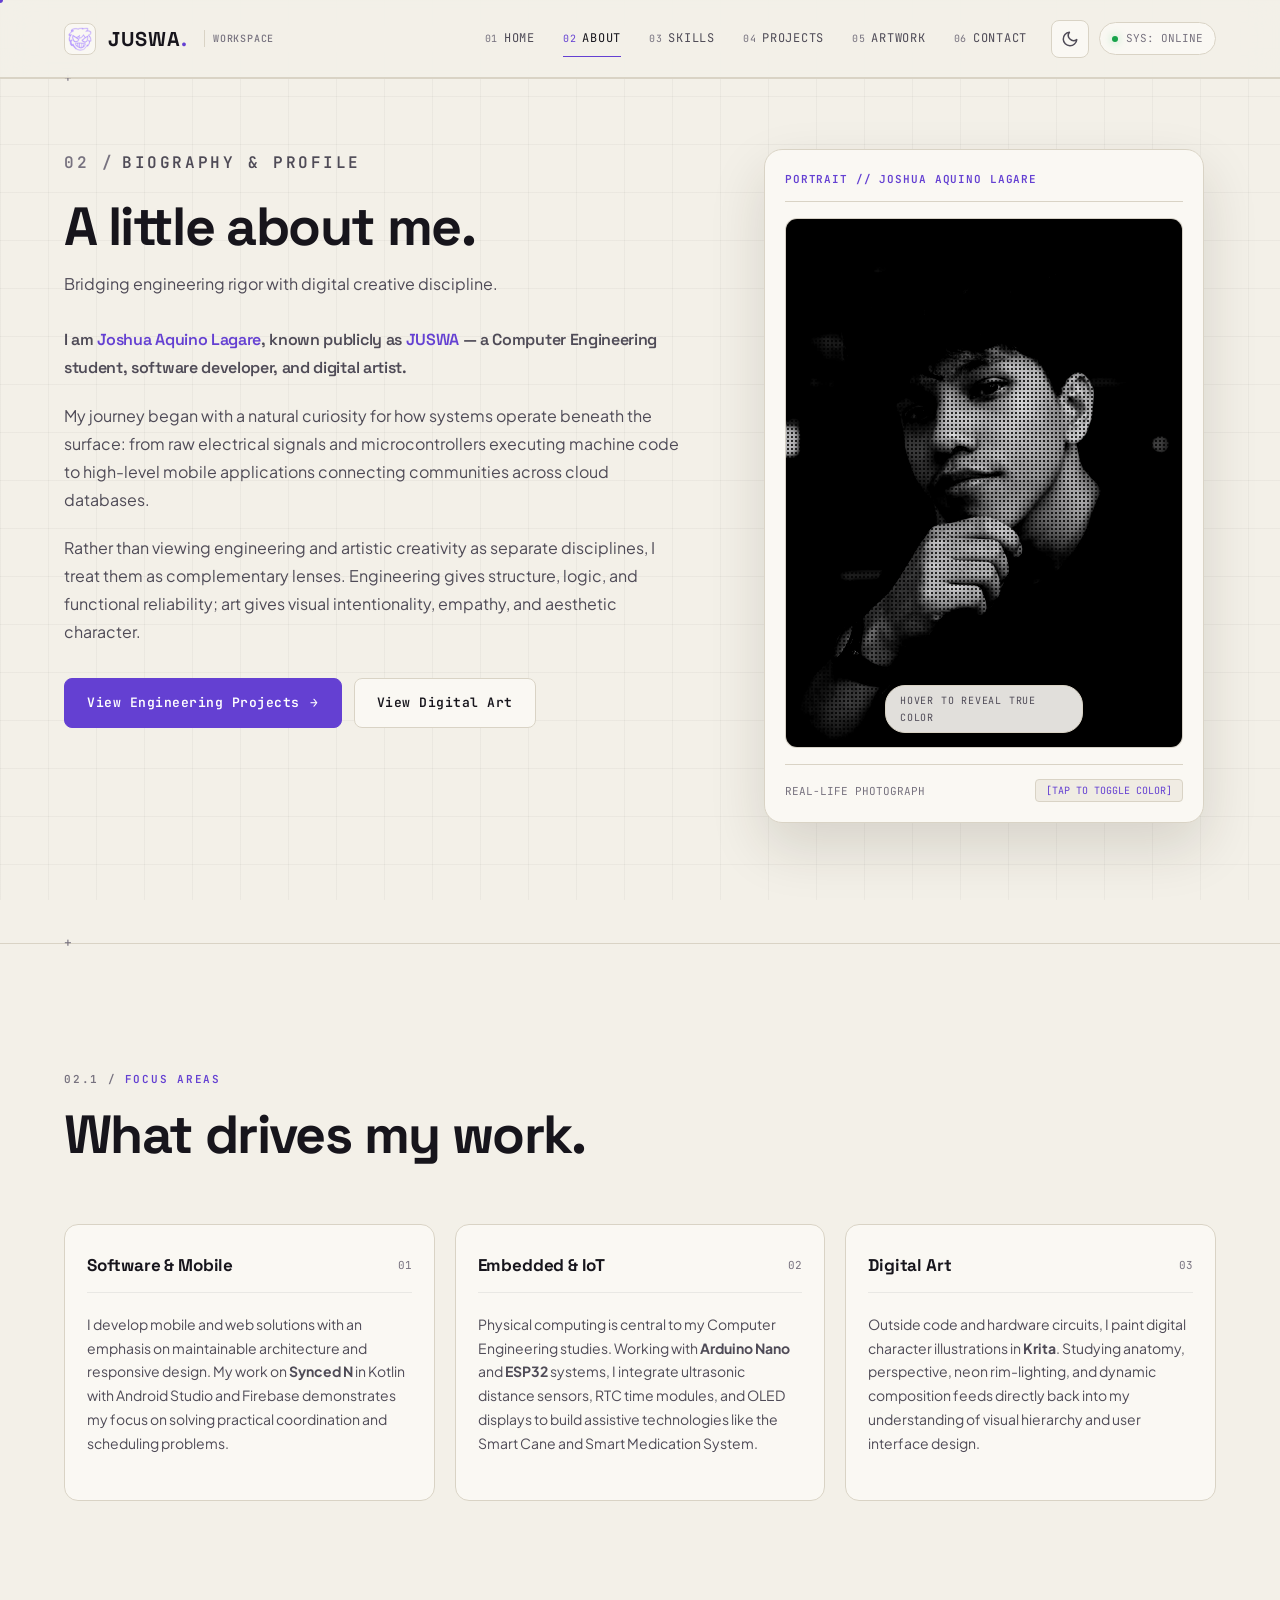
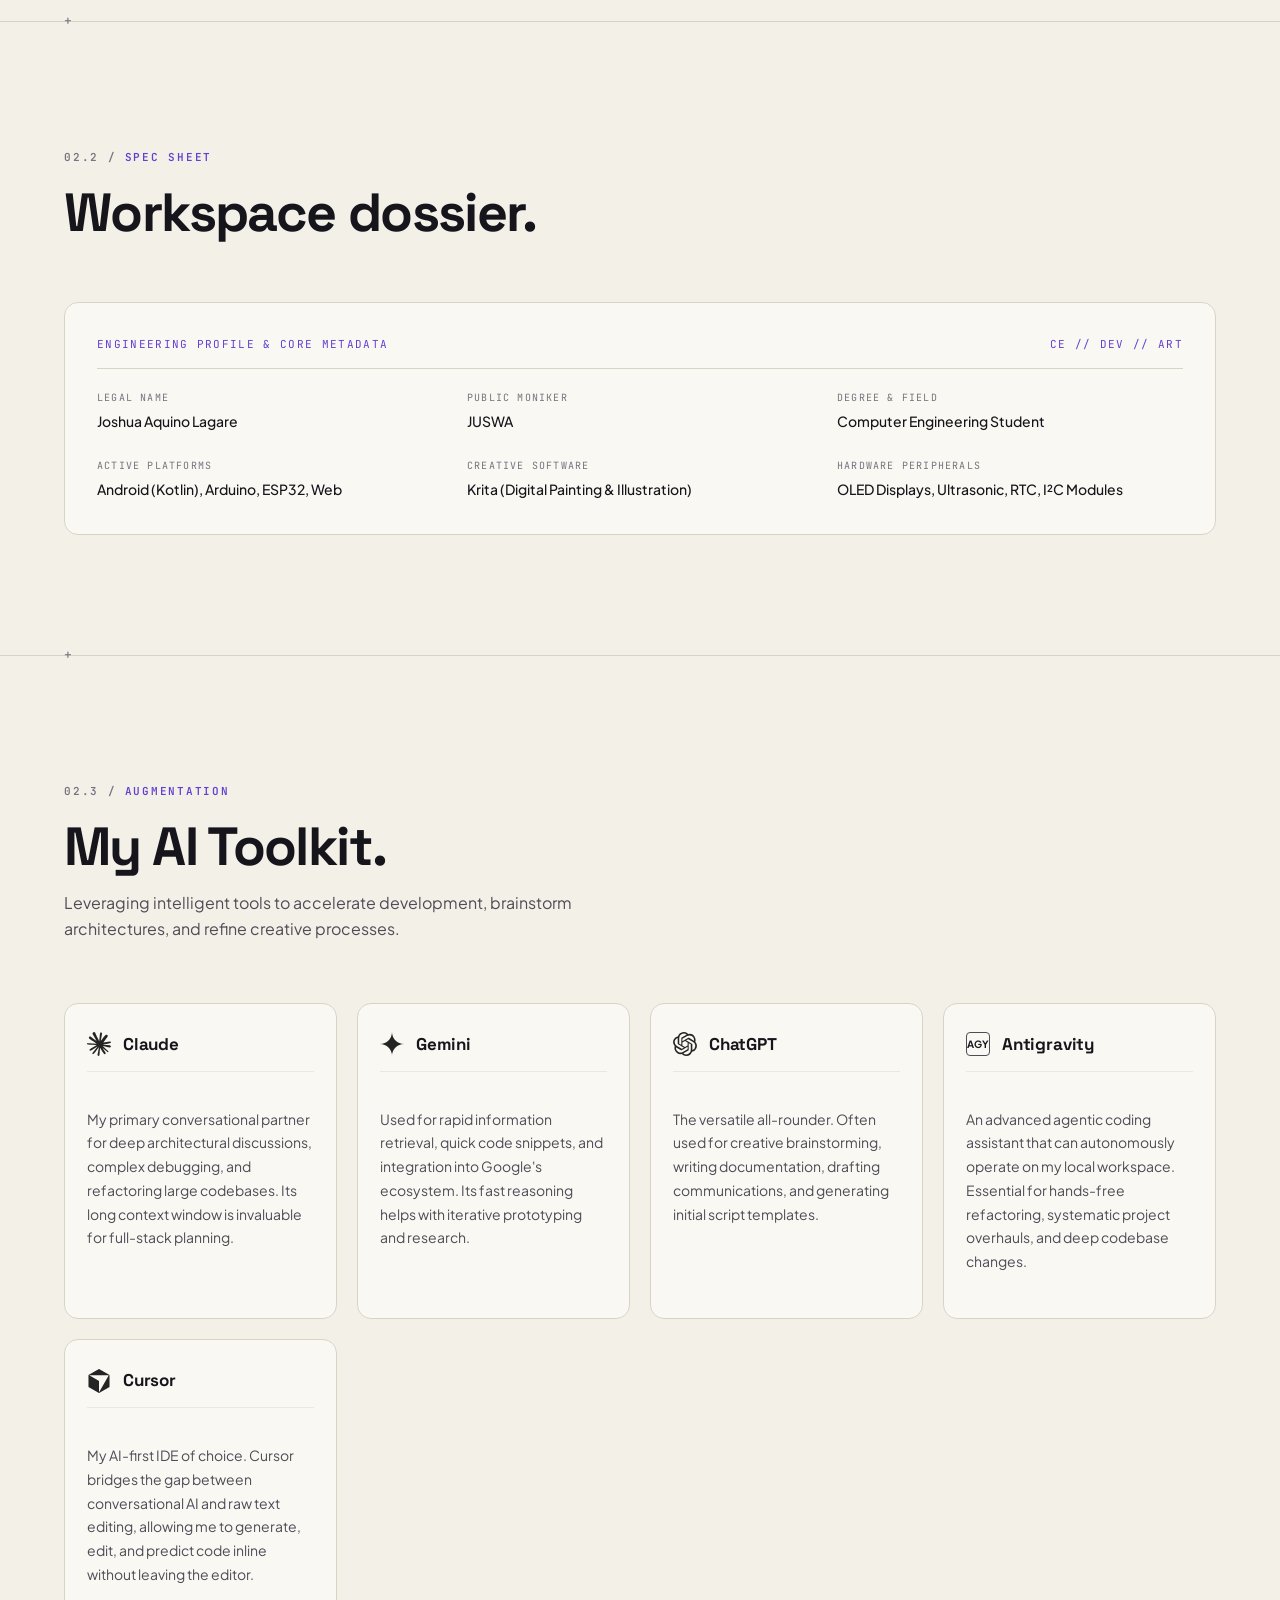
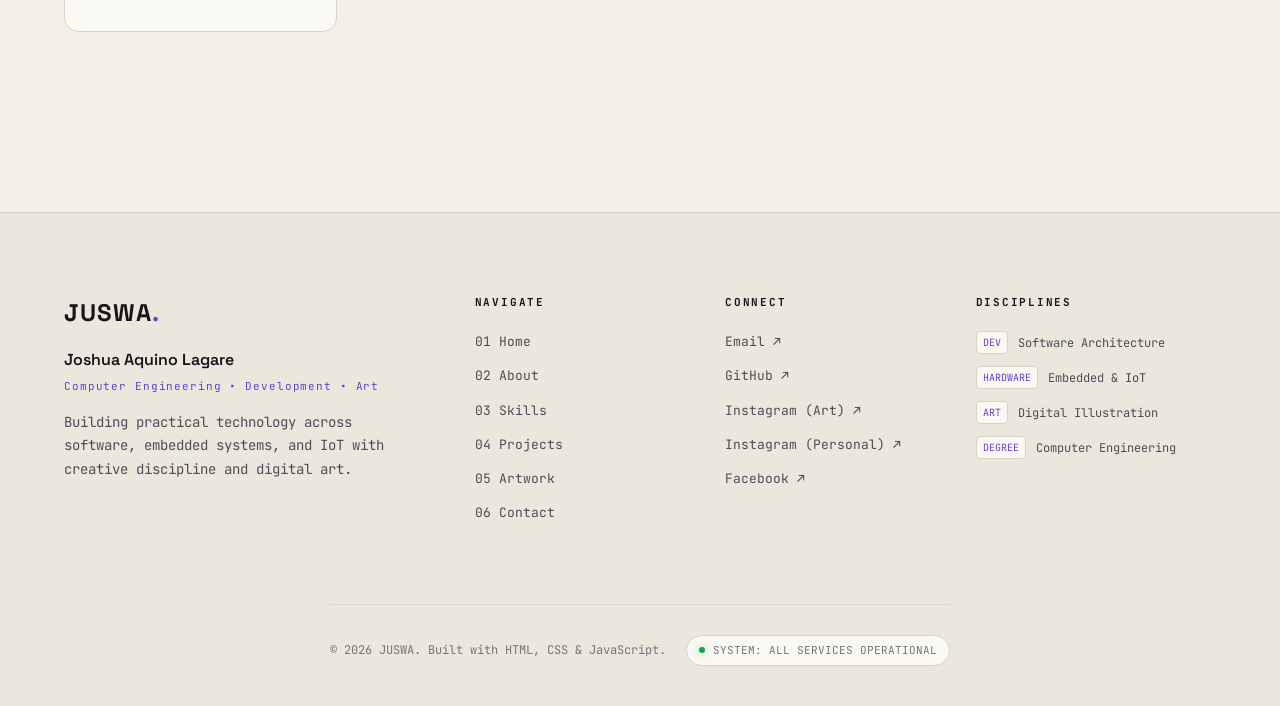
==== commit df274cb9: "photo alignment" ====
--- a/about.html
+++ b/about.html
@@ -62,22 +62,19 @@
     <main>
         <!-- ================= ABOUT HERO & PROFILE ================= -->
         <section class="section page-section">
-            <div class="section-header">
-                <div class="section-heading">
-                    <p class="eyebrow">
-                        <span class="eyebrow-num">02 /</span> BIOGRAPHY &amp; PROFILE
-                    </p>
-                    <h2>A little about me.</h2>
-                    <p class="section-desc">
-                        Bridging engineering rigor with digital creative discipline.
-                    </p>
-                </div>
-            </div>
-
             <!-- Profile Overview Split Layout -->
             <div class="about-grid">
 
                 <div class="about-narrative">
+                    <div class="section-heading" style="margin-bottom: 28px;">
+                        <p class="eyebrow">
+                            <span class="eyebrow-num">02 /</span> BIOGRAPHY &amp; PROFILE
+                        </p>
+                        <h2>A little about me.</h2>
+                        <p class="section-desc">
+                            Bridging engineering rigor with digital creative discipline.
+                        </p>
+                    </div>
                     <p class="about-statement">
                         I am <span class="accent">Joshua Aquino Lagare</span>, known publicly as <span class="accent">JUSWA</span> &mdash; a Computer Engineering student, software developer, and digital artist.
                     </p>
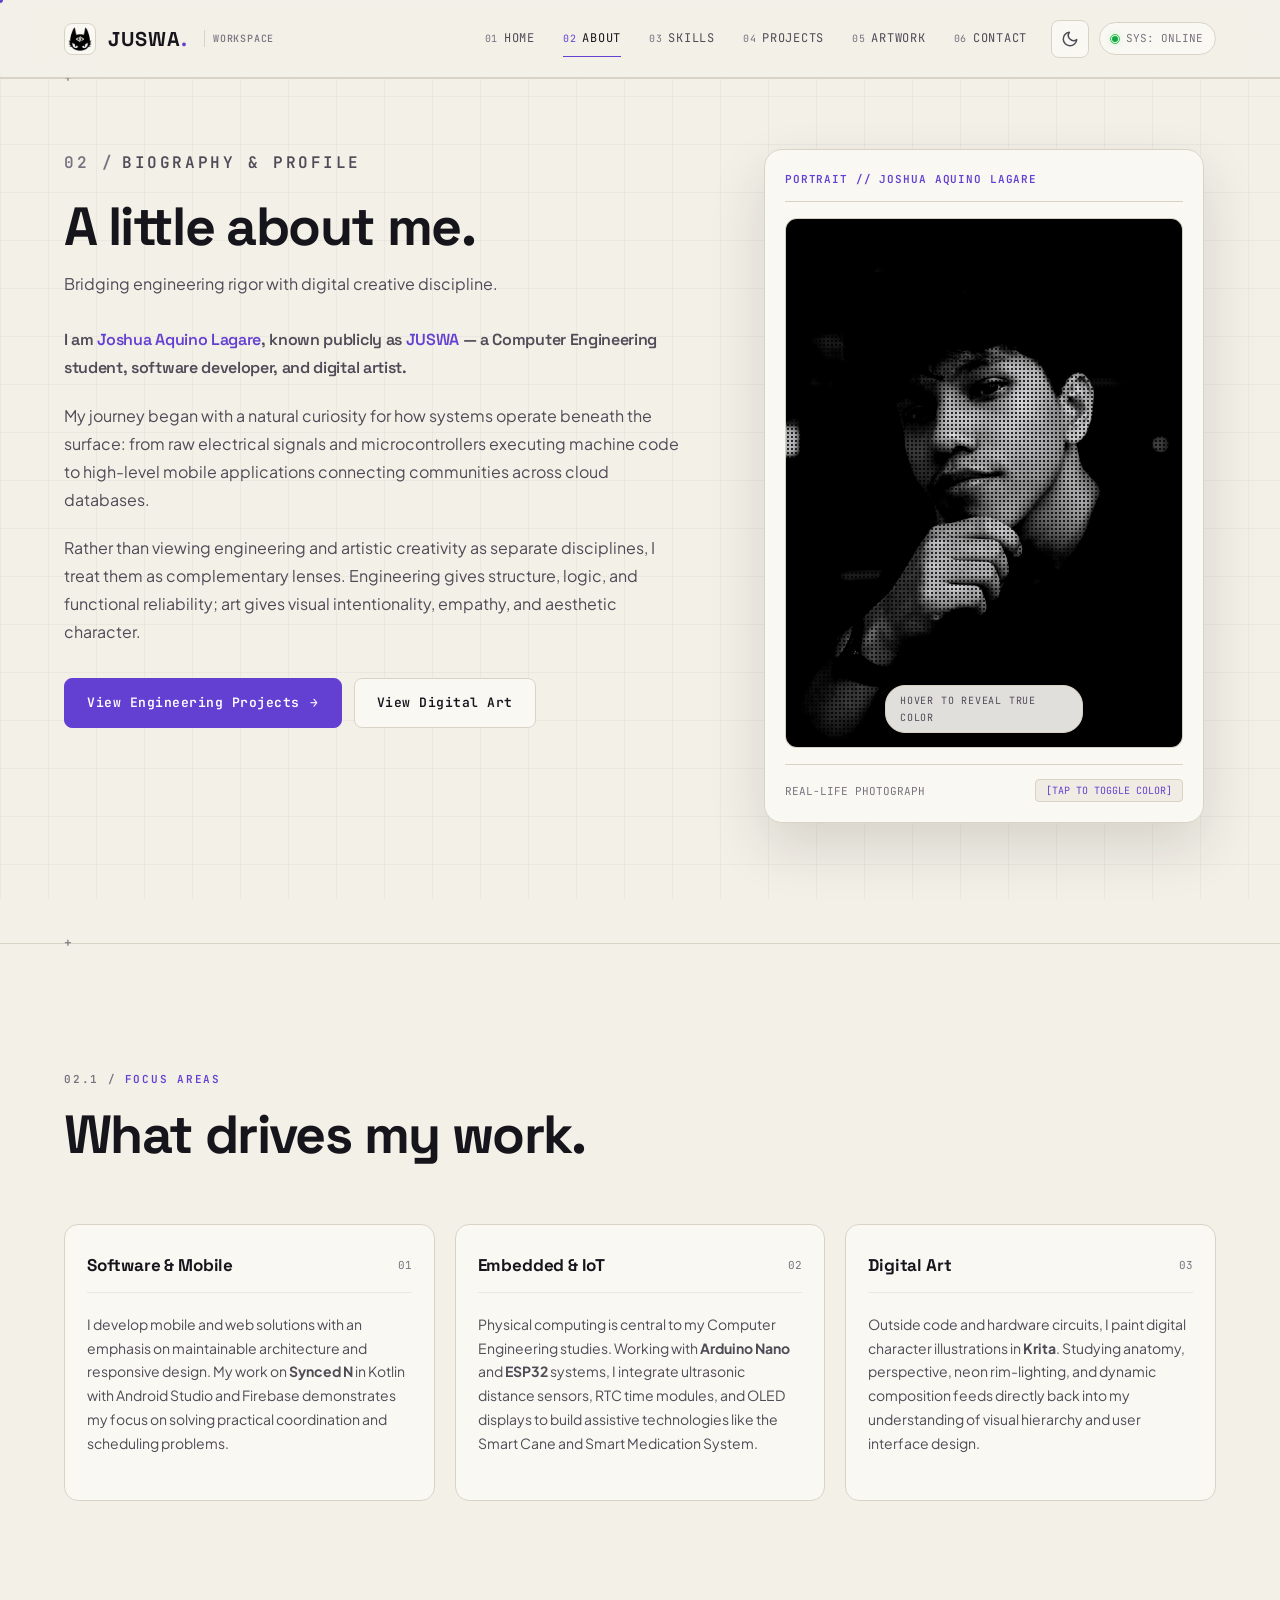
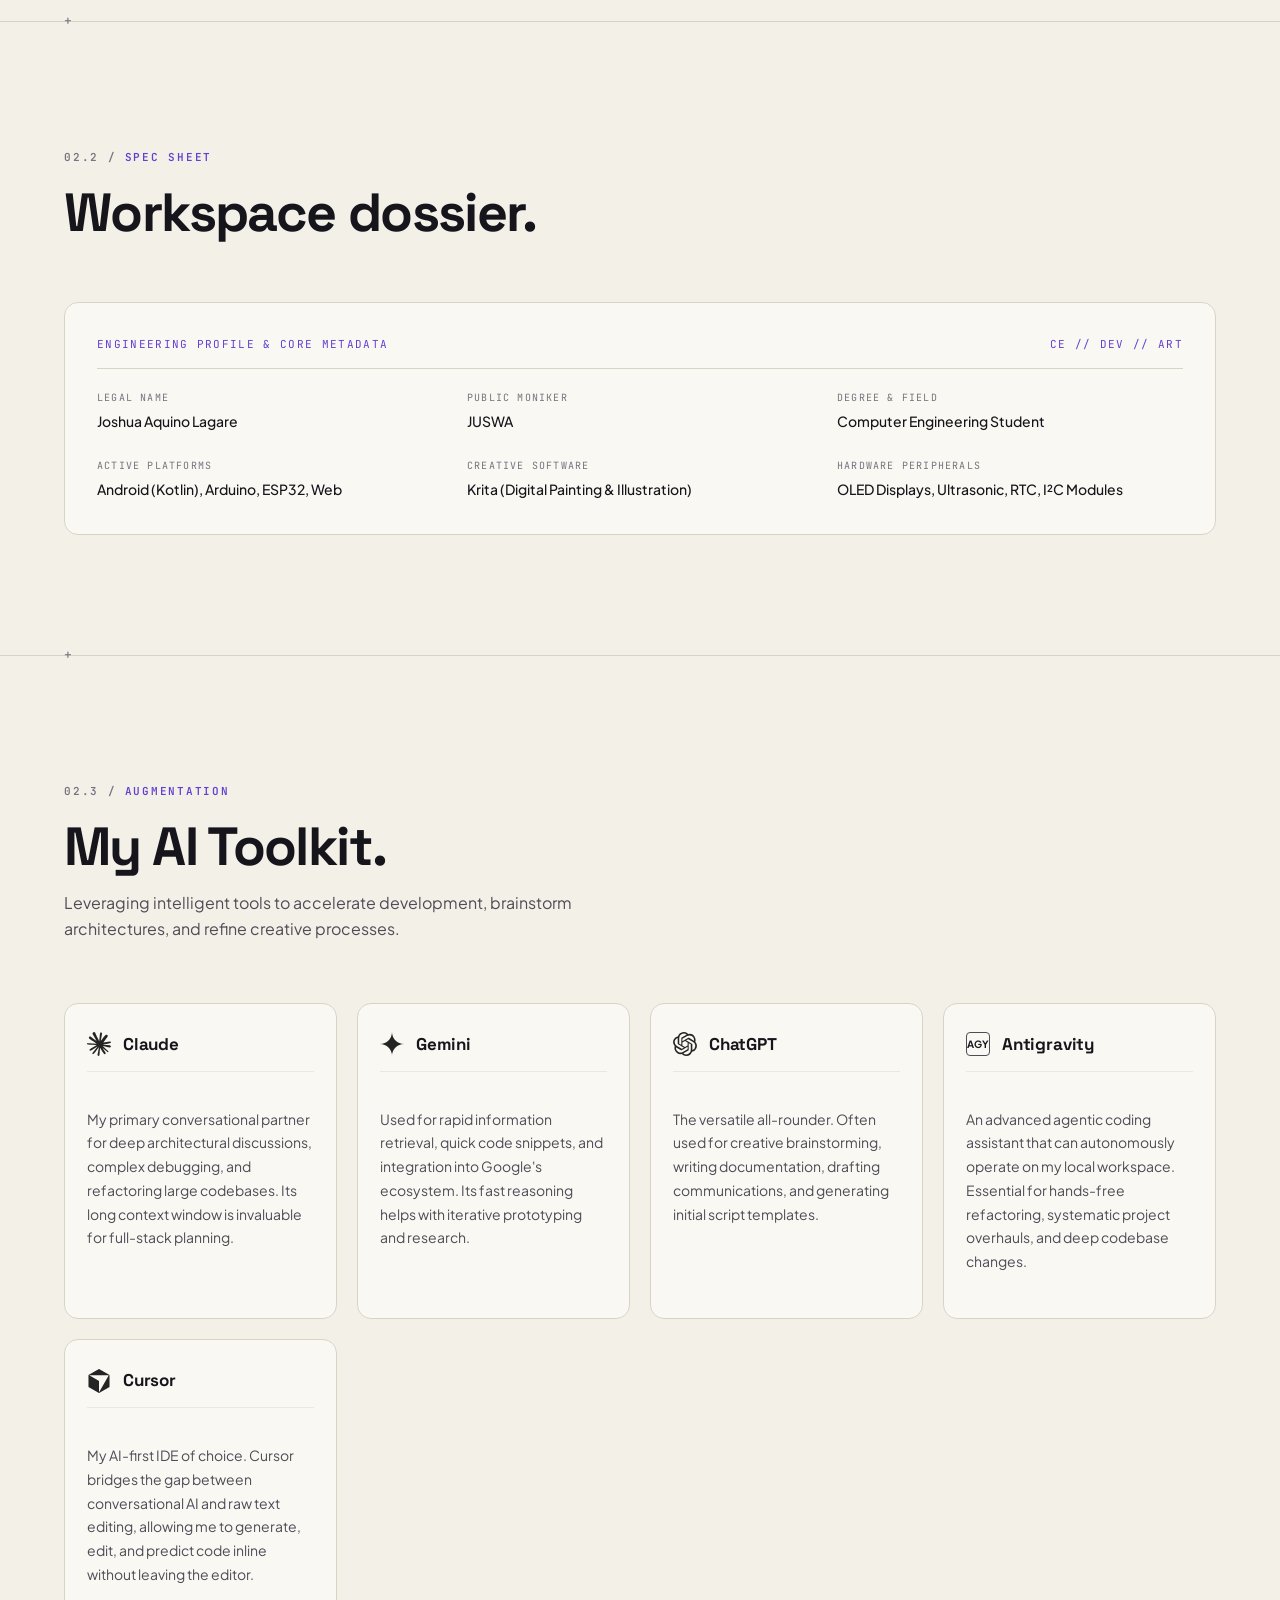
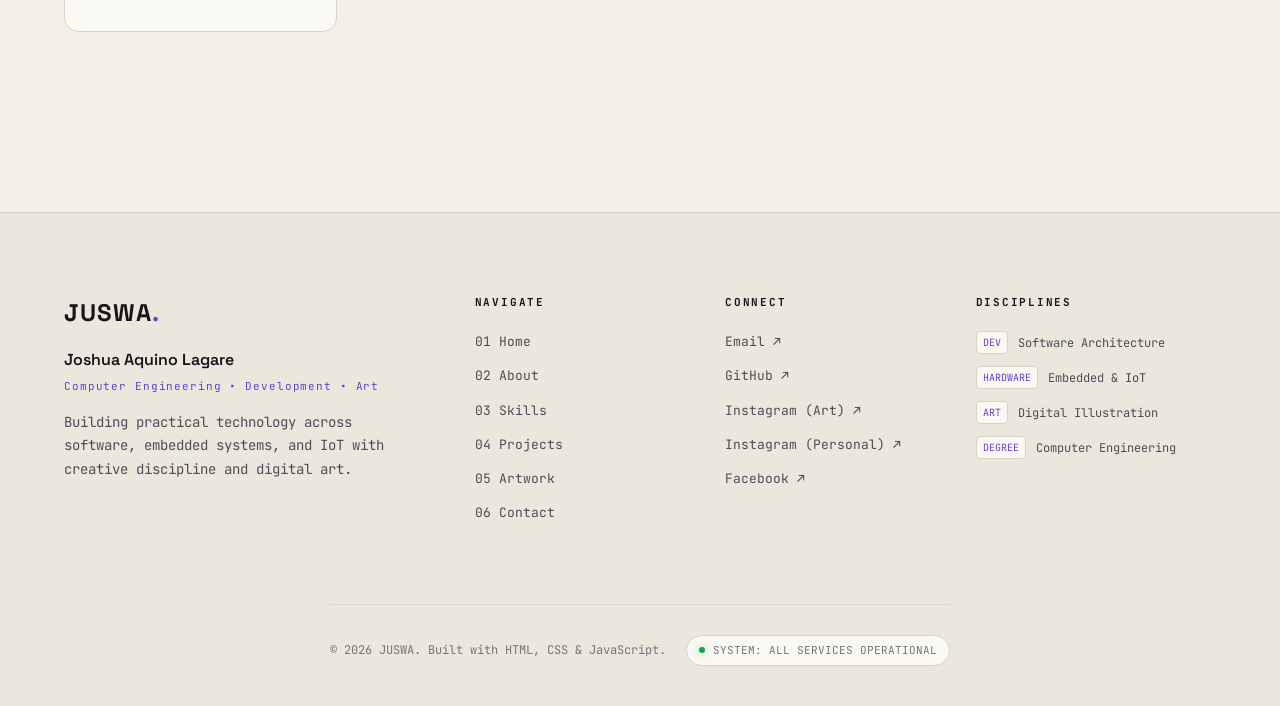
==== commit d4c4b32a: "Add dynamic Favicon" ====
--- a/about.html
+++ b/about.html
@@ -7,6 +7,8 @@
     <meta name="description" content="About JUSWA &mdash; Joshua Aquino Lagare: Computer Engineering student, developer, and digital artist exploring software, embedded systems, and digital illustration.">
     <title>About &mdash; JUSWA</title>
 
+        <link rel="icon" type="image/png" href="images/favicon-dark.png" media="(prefers-color-scheme: dark)">
+    <link rel="icon" type="image/png" href="images/favicon-light.png" media="(prefers-color-scheme: light)">
     <link rel="icon" type="image/png" href="images/favicon.png">
     <link rel="stylesheet" href="style.css">
     <script src="script.js" defer></script>
--- a/style.css
+++ b/style.css
@@ -298,11 +298,12 @@
 .navbar {
     position: sticky;
     top: 0;
+    left: 0;
+    right: 0;
+    width: 100%;
     z-index: 1000;
     height: 78px;
     padding: 0 5vw;
-    max-width: 1400px;
-    margin: 0 auto;
     display: flex;
     align-items: center;
     justify-content: space-between;
@@ -310,7 +311,86 @@
     backdrop-filter: blur(16px);
     -webkit-backdrop-filter: blur(16px);
     border-bottom: 1px solid var(--border);
-    transition: border-color var(--transition-base), background var(--transition-base);
+    transition: height 0.3s cubic-bezier(0.16, 1, 0.3, 1),
+                background 0.3s cubic-bezier(0.16, 1, 0.3, 1),
+                border-color 0.3s cubic-bezier(0.16, 1, 0.3, 1),
+                box-shadow 0.3s cubic-bezier(0.16, 1, 0.3, 1);
+}
+
+/* Scrolled Sticky State with Compact Height and Glowing Border */
+.navbar.nav-scrolled {
+    height: 64px;
+    background: rgba(13, 14, 18, 0.88);
+    backdrop-filter: blur(24px) saturate(160%);
+    -webkit-backdrop-filter: blur(24px) saturate(160%);
+    border-bottom-color: rgba(182, 154, 255, 0.24);
+    box-shadow: 0 12px 30px -10px rgba(0, 0, 0, 0.7), 0 0 24px rgba(182, 154, 255, 0.08);
+}
+
+[data-theme="light"] .navbar.nav-scrolled {
+    background: rgba(247, 248, 250, 0.92);
+    border-bottom-color: rgba(124, 77, 255, 0.22);
+    box-shadow: 0 10px 24px rgba(0, 0, 0, 0.06);
+}
+
+/* 2px Gradient Reading Scroll Progress Bar at Base of Navbar */
+.nav-scroll-progress {
+    position: absolute;
+    bottom: -1px;
+    left: 0;
+    height: 2px;
+    width: 0%;
+    background: linear-gradient(90deg, var(--accent), #d4bbff, var(--accent));
+    box-shadow: 0 0 10px var(--accent);
+    transition: width 0.1s linear;
+    pointer-events: none;
+    z-index: 1001;
+}
+
+/* Radar Pulse Animation for SYS: ONLINE Dot */
+.nav-status-dot {
+    position: relative;
+    width: 7px;
+    height: 7px;
+    border-radius: 50%;
+    background: #27c93f;
+    box-shadow: 0 0 8px rgba(39, 201, 63, 0.8);
+    flex-shrink: 0;
+}
+
+.nav-status-dot::after {
+    content: "";
+    position: absolute;
+    inset: -2px;
+    border-radius: 50%;
+    border: 1px solid #27c93f;
+    animation: navRadarPulse 2s infinite cubic-bezier(0.25, 1, 0.5, 1);
+}
+
+@keyframes navRadarPulse {
+    0% {
+        transform: scale(0.9);
+        opacity: 0.9;
+    }
+    70% {
+        transform: scale(2.4);
+        opacity: 0;
+    }
+    100% {
+        transform: scale(2.4);
+        opacity: 0;
+    }
+}
+
+/* Logo Tilt & Pulse on Hover */
+.logo-badge {
+    transition: transform 0.3s cubic-bezier(0.34, 1.56, 0.64, 1), border-color var(--transition-fast), box-shadow 0.3s ease;
+}
+
+.logo:hover .logo-badge {
+    transform: rotate(-6deg) scale(1.08);
+    border-color: var(--accent);
+    box-shadow: 0 0 14px var(--accent-subtle);
 }
 
 .logo {
@@ -3070,7 +3150,7 @@
 
 /* Global Viewport Overflow Guard */
 html, body {
-    overflow-x: hidden;
+    overflow-x: clip;
     max-width: 100%;
     width: 100%;
     box-sizing: border-box;
@@ -3265,13 +3345,451 @@
 }
 
 html {
-    overflow-x: hidden !important;
+    overflow-x: clip !important;
     width: 100% !important;
     max-width: 100vw !important;
 }
 
 body {
-    overflow-x: hidden !important;
+    overflow-x: clip !important;
     width: 100% !important;
     max-width: 100vw !important;
+}
+
+/* ================= FEATURED BUILDS INTERACTIVE SHOWCASE ================= */
+.featured-showcase-header {
+    margin-bottom: 24px;
+}
+
+.featured-header-badge {
+    display: inline-flex;
+    align-items: center;
+    gap: 10px;
+    font-family: var(--font-mono);
+    font-size: 11px;
+    font-weight: 600;
+    letter-spacing: 0.12em;
+    color: var(--text-dim);
+    text-transform: uppercase;
+    margin-bottom: 12px;
+}
+
+.badge-dot-grid {
+    display: inline-grid;
+    grid-template-columns: repeat(3, 3px);
+    grid-gap: 3px;
+    align-items: center;
+}
+
+.badge-dot-grid i {
+    width: 3px;
+    height: 3px;
+    border-radius: 50%;
+    background: var(--accent);
+    display: block;
+    opacity: 0.85;
+}
+
+.featured-count-pill {
+    padding: 2px 8px;
+    border-radius: 12px;
+    background: var(--accent-subtle);
+    color: var(--accent);
+    font-size: 10px;
+    font-weight: 700;
+    border: 1px solid var(--accent-border);
+    letter-spacing: 0.08em;
+}
+
+.featured-interactive-stage {
+    display: grid;
+    grid-template-columns: minmax(0, 1.15fr) minmax(0, 0.85fr);
+    gap: 40px;
+    align-items: stretch;
+    margin-top: 28px;
+}
+
+/* Device / Browser Preview Mockup */
+.featured-preview-frame {
+    background: var(--surface);
+    border: 1px solid var(--border);
+    border-radius: 18px;
+    overflow: hidden;
+    box-shadow: var(--shadow-lg);
+    display: flex;
+    flex-direction: column;
+    transition: border-color var(--transition-base), box-shadow var(--transition-base);
+}
+
+.featured-preview-frame:hover {
+    border-color: var(--accent-border);
+    box-shadow: 0 24px 60px rgba(182, 154, 255, 0.09);
+}
+
+.browser-chrome-bar {
+    display: flex;
+    align-items: center;
+    justify-content: space-between;
+    padding: 12px 18px;
+    background: var(--bg-alt);
+    border-bottom: 1px solid var(--border);
+    gap: 12px;
+}
+
+.browser-dots {
+    display: flex;
+    gap: 6px;
+    align-items: center;
+}
+
+.browser-dots .dot {
+    width: 9px;
+    height: 9px;
+    border-radius: 50%;
+}
+
+.browser-dots .dot-close { background: #ff5f56; opacity: 0.85; }
+.browser-dots .dot-min { background: #ffbd2e; opacity: 0.85; }
+.browser-dots .dot-max { background: #27c93f; opacity: 0.85; }
+
+.browser-address-pill {
+    flex: 1;
+    max-width: 280px;
+    margin: 0 auto;
+    display: flex;
+    align-items: center;
+    justify-content: center;
+    gap: 8px;
+    background: var(--surface);
+    border: 1px solid var(--border-subtle);
+    border-radius: 20px;
+    padding: 5px 14px;
+    font-family: var(--font-mono);
+    font-size: 11px;
+    color: var(--text-muted);
+    letter-spacing: 0.04em;
+}
+
+.browser-ssl-dot {
+    width: 6px;
+    height: 6px;
+    border-radius: 50%;
+    background: #27c93f;
+    box-shadow: 0 0 6px rgba(39, 201, 63, 0.7);
+}
+
+.browser-playback-pill {
+    display: inline-flex;
+    align-items: center;
+    gap: 6px;
+    padding: 4px 10px;
+    border-radius: 20px;
+    background: var(--bg);
+    border: 1px solid var(--border);
+    font-family: var(--font-mono);
+    font-size: 10px;
+    color: var(--text-dim);
+    letter-spacing: 0.08em;
+    font-weight: 600;
+    cursor: default;
+    user-select: none;
+    transition: all 0.25s ease;
+}
+
+.browser-playback-pill .playback-indicator {
+    width: 6px;
+    height: 6px;
+    border-radius: 50%;
+    background: #27c93f;
+    box-shadow: 0 0 6px rgba(39, 201, 63, 0.7);
+    transition: background 0.25s ease, box-shadow 0.25s ease;
+}
+
+.browser-playback-pill.is-paused .playback-indicator {
+    background: #ffbd2e;
+    box-shadow: 0 0 6px rgba(255, 189, 46, 0.7);
+}
+
+.browser-playback-pill.is-paused .playback-text {
+    color: #ffbd2e;
+}
+
+.browser-screen-viewport {
+    position: relative;
+    width: 100%;
+    aspect-ratio: 16 / 10;
+    background: var(--media-bg);
+    overflow: hidden;
+    border-bottom: 1px solid var(--border-subtle);
+}
+
+.featured-media-canvas {
+    width: 100%;
+    height: 100%;
+    position: relative;
+    overflow: hidden;
+}
+
+.featured-screen-img {
+    width: 100%;
+    height: 100%;
+    object-fit: cover;
+    object-position: center;
+    display: block;
+    transition: opacity 0.35s cubic-bezier(0.16, 1, 0.3, 1), transform 0.45s cubic-bezier(0.16, 1, 0.3, 1);
+}
+
+.featured-screen-img.is-transitioning {
+    opacity: 0.18;
+    transform: scale(0.985);
+}
+
+.browser-meta-tray {
+    padding: 24px 26px;
+    display: flex;
+    flex-direction: column;
+    gap: 12px;
+    background: var(--surface);
+    transition: opacity 0.25s ease;
+}
+
+.browser-meta-tray.is-transitioning {
+    opacity: 0.3;
+}
+
+.meta-tray-top {
+    display: flex;
+    justify-content: space-between;
+    align-items: center;
+}
+
+.project-category-badge {
+    font-family: var(--font-mono);
+    font-size: 11px;
+    font-weight: 600;
+    letter-spacing: 0.12em;
+    color: var(--accent);
+    text-transform: uppercase;
+}
+
+.project-matrix-counter {
+    font-family: var(--font-mono);
+    font-size: 13px;
+    font-weight: 700;
+    letter-spacing: 0.14em;
+    color: var(--text);
+    padding: 3px 10px;
+    border-radius: 6px;
+    background: var(--bg-alt);
+    border: 1px solid var(--border-subtle);
+}
+
+.meta-tray-title {
+    font-family: var(--font-display);
+    font-size: 22px;
+    font-weight: 700;
+    letter-spacing: -0.02em;
+    color: var(--text);
+    margin: 0;
+}
+
+.meta-tray-desc {
+    font-size: 14px;
+    line-height: 1.65;
+    color: var(--text-muted);
+    margin: 0;
+}
+
+.meta-tray-tags {
+    display: flex;
+    flex-wrap: wrap;
+    gap: 8px;
+    margin-top: 4px;
+}
+
+.meta-tray-tags .tech-tag {
+    font-family: var(--font-mono);
+    font-size: 11px;
+    padding: 4px 10px;
+    border-radius: 6px;
+    background: var(--bg-alt);
+    border: 1px solid var(--border-subtle);
+    color: var(--text-muted);
+}
+
+.meta-tray-action {
+    margin-top: 8px;
+}
+
+.featured-view-btn {
+    padding: 10px 20px;
+    font-size: 13px;
+}
+
+/* Interactive Navigation List (Right Column) */
+.featured-nav-list {
+    display: flex;
+    flex-direction: column;
+    gap: 14px;
+    justify-content: center;
+}
+
+.featured-nav-item {
+    display: grid;
+    grid-template-columns: 16px 36px 1fr 24px;
+    align-items: center;
+    gap: 16px;
+    padding: 22px 22px;
+    background: var(--surface);
+    border: 1px solid var(--border);
+    border-radius: 14px;
+    cursor: pointer;
+    transition: transform var(--transition-fast), border-color var(--transition-fast), background var(--transition-fast), box-shadow var(--transition-fast);
+    position: relative;
+    outline: none;
+    user-select: none;
+}
+
+.featured-nav-item:hover {
+    background: var(--surface-hover);
+    border-color: var(--border-light);
+    transform: translateX(4px);
+}
+
+.featured-nav-item.active {
+    background: var(--surface-hover);
+    border-color: var(--accent);
+    box-shadow: 0 4px 24px rgba(182, 154, 255, 0.12);
+}
+
+.featured-nav-item:focus-visible {
+    border-color: var(--accent);
+    box-shadow: 0 0 0 3px var(--accent-subtle);
+}
+
+.nav-item-indicator {
+    display: flex;
+    align-items: center;
+    justify-content: center;
+}
+
+.nav-active-dot {
+    width: 8px;
+    height: 8px;
+    border-radius: 50%;
+    background: var(--accent);
+    box-shadow: 0 0 8px var(--accent);
+    opacity: 0;
+    transform: scale(0.3);
+    transition: all 0.25s cubic-bezier(0.34, 1.56, 0.64, 1);
+}
+
+.featured-nav-item.active .nav-active-dot {
+    opacity: 1;
+    transform: scale(1);
+}
+
+.nav-item-num {
+    font-family: var(--font-mono);
+    font-size: 14px;
+    font-weight: 600;
+    color: var(--text-dim);
+    transition: color 0.25s ease;
+}
+
+.featured-nav-item.active .nav-item-num {
+    color: var(--accent);
+    font-weight: 700;
+}
+
+.nav-item-content {
+    display: flex;
+    flex-direction: column;
+    gap: 4px;
+    min-width: 0;
+}
+
+.nav-item-title {
+    font-family: var(--font-display);
+    font-size: 17px;
+    font-weight: 700;
+    letter-spacing: -0.01em;
+    color: var(--text);
+    margin: 0;
+    transition: color 0.25s ease;
+}
+
+.nav-item-meta {
+    font-family: var(--font-mono);
+    font-size: 11px;
+    color: var(--text-dim);
+    margin: 0;
+    white-space: nowrap;
+    overflow: hidden;
+    text-overflow: ellipsis;
+    line-height: 1.4;
+}
+
+.nav-item-arrow {
+    font-family: var(--font-mono);
+    font-size: 16px;
+    color: var(--text-dim);
+    text-align: right;
+    transition: transform 0.25s ease, color 0.25s ease;
+}
+
+.featured-nav-item:hover .nav-item-arrow {
+    color: var(--text);
+    transform: translate(2px, -2px);
+}
+
+.featured-nav-item.active .nav-item-arrow {
+    color: var(--accent);
+    transform: translate(2px, -2px);
+}
+
+.featured-showcase-footer {
+    margin-top: 36px;
+    display: flex;
+    justify-content: flex-start;
+}
+
+@media (max-width: 992px) {
+    .featured-interactive-stage {
+        grid-template-columns: 1fr;
+        gap: 32px;
+    }
+}
+
+@media (max-width: 640px) {
+    .browser-chrome-bar {
+        padding: 10px 12px;
+        gap: 8px;
+    }
+
+    .browser-address-pill {
+        max-width: none;
+        padding: 4px 8px;
+        font-size: 10px;
+    }
+
+    .project-matrix-counter {
+        font-size: 11px;
+        padding: 2px 8px;
+        flex-shrink: 0;
+    }
+
+    .featured-nav-item {
+        grid-template-columns: 12px 24px 1fr 18px;
+        gap: 10px;
+        padding: 16px 14px;
+    }
+
+    .browser-meta-tray {
+        padding: 18px 16px;
+    }
+
+    .nav-item-meta {
+        white-space: normal;
+    }
 }
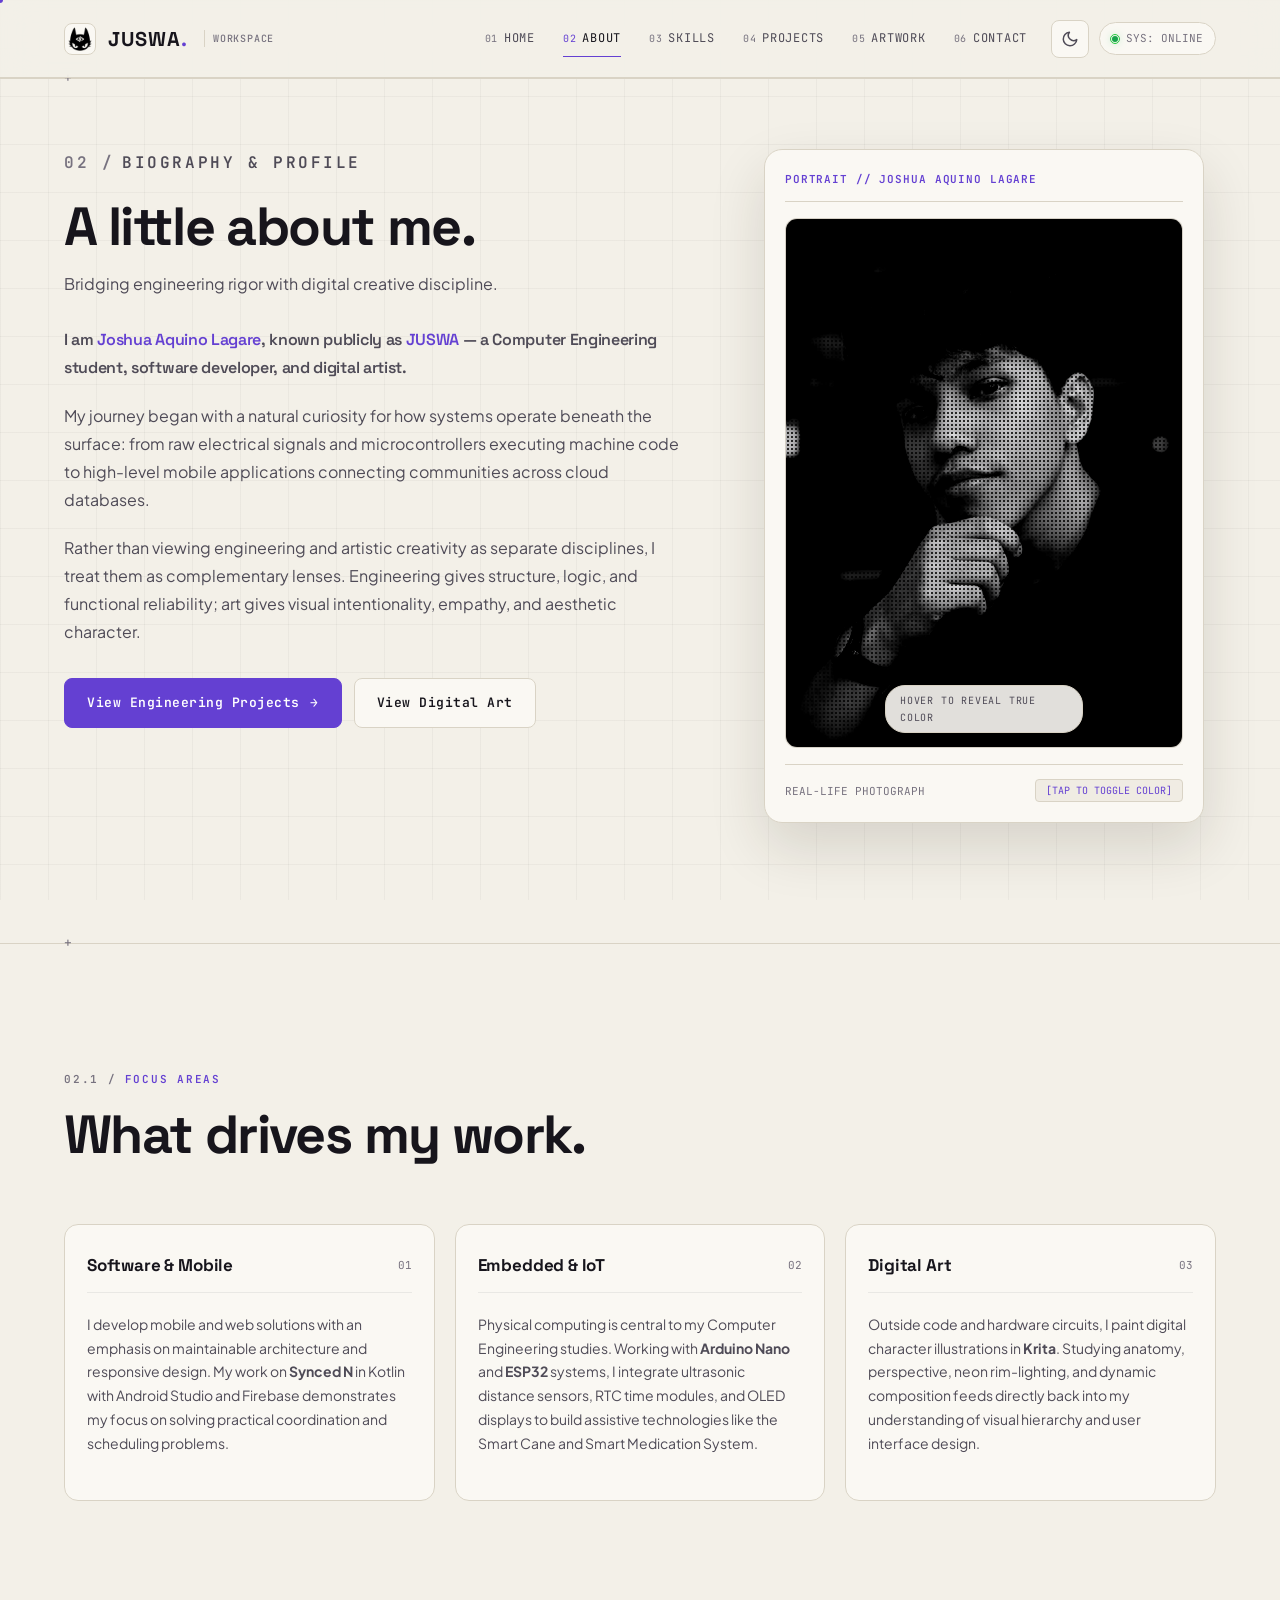
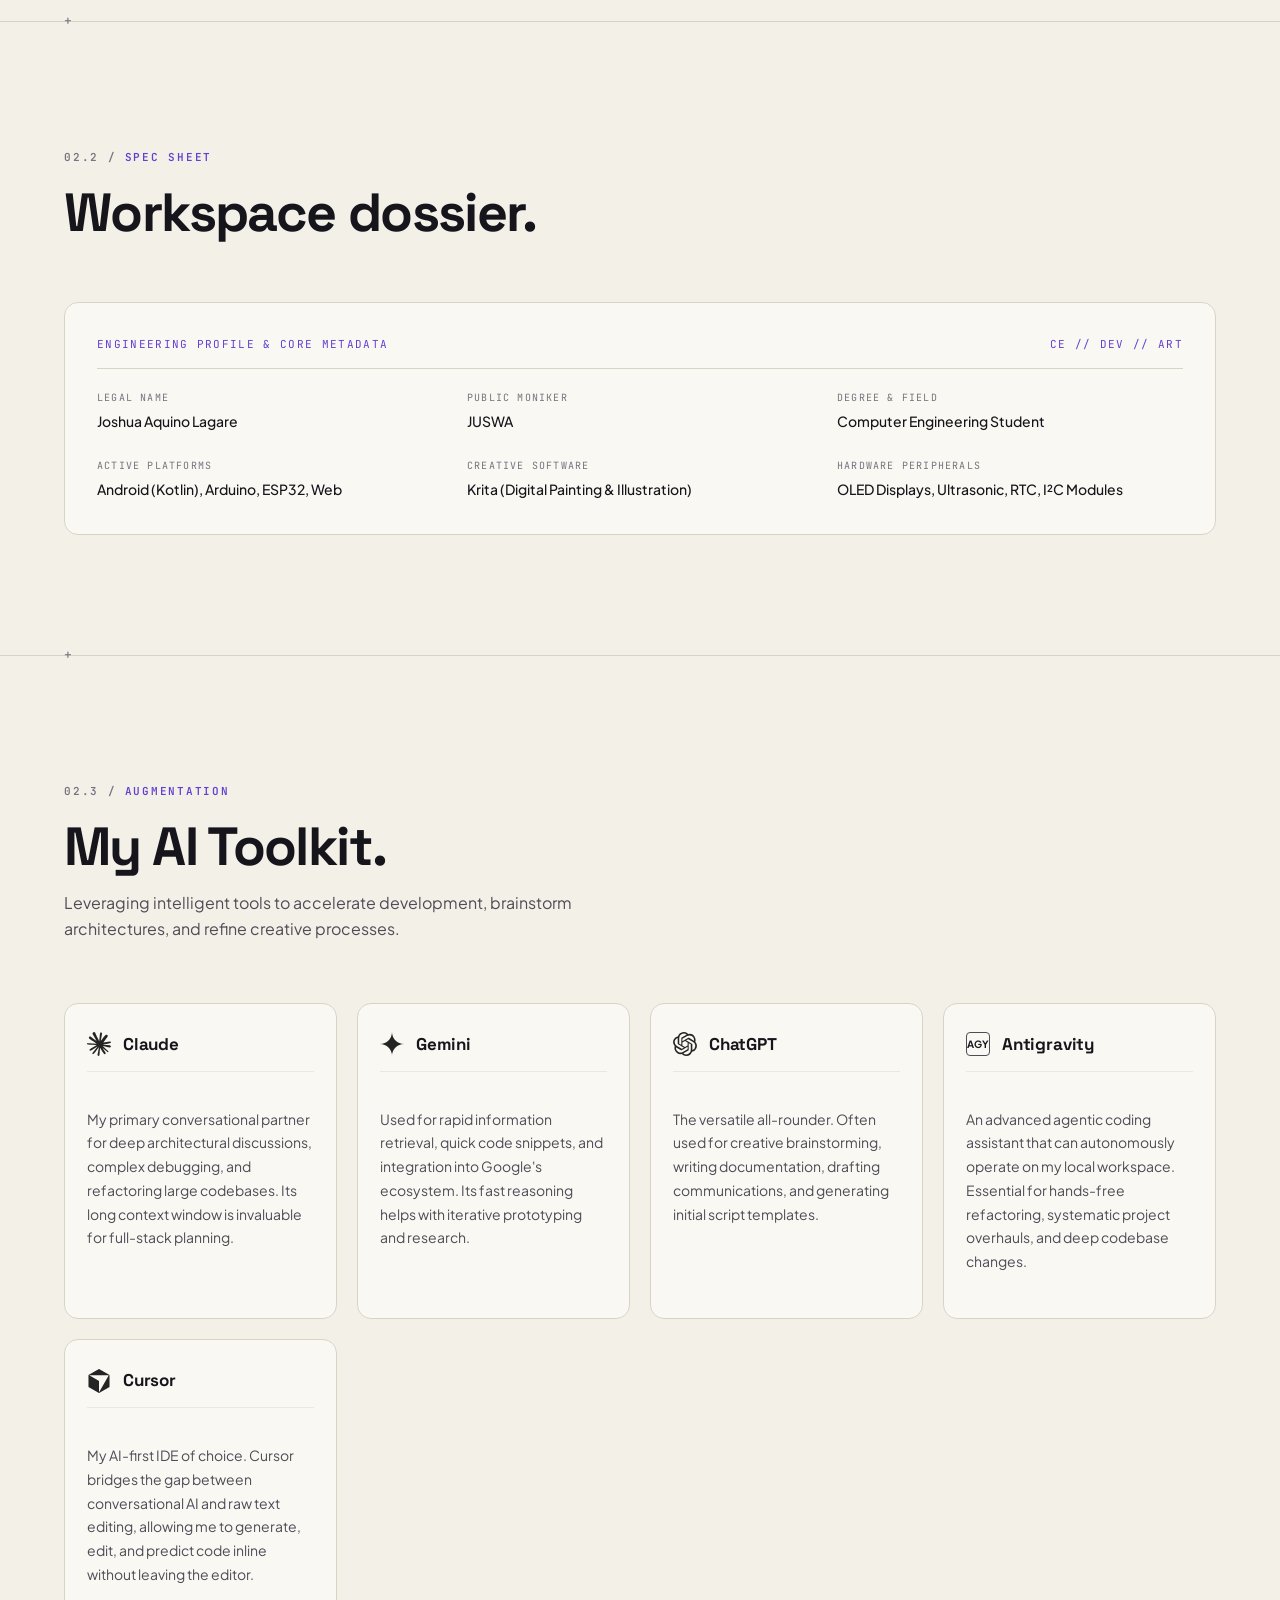
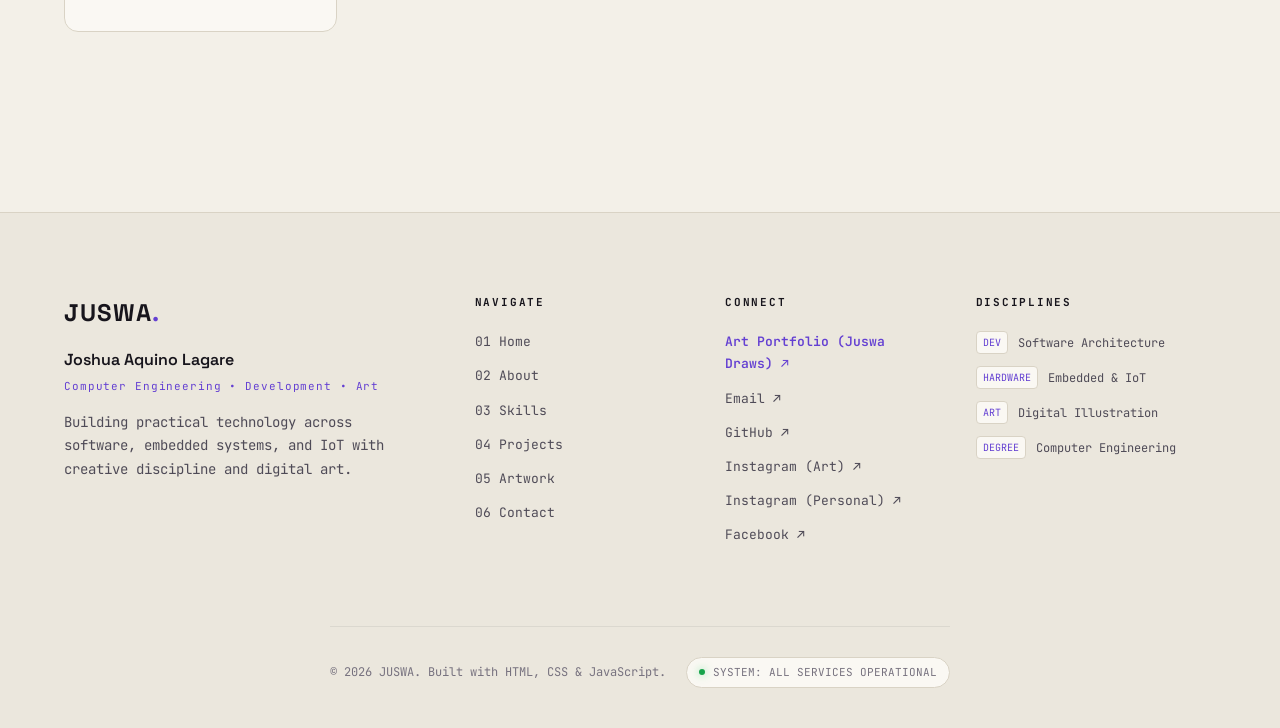
==== commit 29970df7: "character floating, art portfolio directory" ====
--- a/about.html
+++ b/about.html
@@ -343,6 +343,7 @@
             <div class="footer-col">
                 <h4 class="footer-heading">CONNECT</h4>
                 <ul class="footer-links">
+                    <li><a href="https://juswa-draws.vercel.app/" target="_blank" rel="noopener noreferrer" style="color: var(--accent); font-weight: 600;">Art Portfolio (Juswa Draws) &nearr;</a></li>
                     <li><a href="mailto:joshualagare255@gmail.com">Email &nearr;</a></li>
                     <li><a href="https://github.com/Shuwawao" target="_blank" rel="noopener noreferrer">GitHub &nearr;</a></li>
                     <li><a href="https://www.instagram.com/juswa_draws" target="_blank" rel="noopener noreferrer">Instagram (Art) &nearr;</a></li>
--- a/style.css
+++ b/style.css
@@ -1,4 +1,4 @@
-﻿/* ==========================================================================
+/* ==========================================================================
    JUSWA PORTFOLIO â€” DESIGN SYSTEM & STYLESHEET
    Concept: A developer's workspace where engineering and digital art meet.
    CODE + HARDWARE + ART
@@ -3792,4 +3792,270 @@
     .nav-item-meta {
         white-space: normal;
     }
+}
+
+/* ================= ART COMMISSION & EXTENDED PORTFOLIO CARD ================= */
+.art-commission-card {
+    position: relative;
+    background: linear-gradient(135deg, var(--surface) 0%, rgba(182, 154, 255, 0.05) 100%), var(--surface);
+    border: 1px solid var(--accent-border);
+    border-radius: 24px;
+    padding: 40px 44px;
+    margin: 56px 0 20px;
+    display: grid;
+    grid-template-columns: 240px 1fr auto;
+    align-items: center;
+    gap: 40px;
+    overflow: hidden;
+    box-shadow: 0 18px 45px -12px rgba(182, 154, 255, 0.14);
+    transition: transform var(--transition-base), border-color var(--transition-base), box-shadow var(--transition-base);
+}
+
+.art-commission-card::before {
+    content: '';
+    position: absolute;
+    top: -40%;
+    right: -15%;
+    width: 360px;
+    height: 360px;
+    background: radial-gradient(circle, rgba(182, 154, 255, 0.16) 0%, transparent 70%);
+    pointer-events: none;
+    z-index: 0;
+}
+
+.art-commission-card:hover {
+    border-color: var(--accent);
+    transform: translateY(-4px);
+    box-shadow: 0 28px 65px -12px rgba(182, 154, 255, 0.3);
+}
+
+/* Mascot Wrapper with Floating Animation */
+.commission-mascot-wrapper {
+    position: relative;
+    display: flex;
+    flex-direction: column;
+    align-items: center;
+    justify-content: center;
+    z-index: 1;
+    perspective: 800px;
+}
+
+.commission-mascot-halo {
+    position: absolute;
+    top: 50%;
+    left: 50%;
+    transform: translate(-50%, -50%);
+    width: 220px;
+    height: 220px;
+    background: radial-gradient(circle, rgba(182, 154, 255, 0.32) 0%, rgba(255, 184, 108, 0.18) 45%, transparent 72%);
+    border-radius: 50%;
+    filter: blur(16px);
+    pointer-events: none;
+    z-index: 0;
+    animation: pulseHalo 4.5s ease-in-out infinite alternate;
+}
+
+@keyframes pulseHalo {
+    0% { transform: translate(-50%, -50%) scale(0.9); opacity: 0.65; }
+    100% { transform: translate(-50%, -50%) scale(1.12); opacity: 1; }
+}
+
+.commission-mascot-img {
+    position: relative;
+    z-index: 1;
+    width: 210px;
+    height: auto;
+    max-height: 220px;
+    object-fit: contain;
+    border-radius: 18px;
+    filter: drop-shadow(0 14px 28px rgba(0, 0, 0, 0.35));
+    animation: floatMascot 4.5s ease-in-out infinite;
+    transition: transform var(--transition-base), filter var(--transition-base);
+    user-select: none;
+}
+
+.art-commission-card:hover .commission-mascot-img {
+    transform: scale(1.08) rotate(-2deg);
+    filter: drop-shadow(0 20px 36px rgba(182, 154, 255, 0.45));
+}
+
+@keyframes floatMascot {
+    0%, 100% {
+        transform: translateY(0px) rotate(0deg);
+    }
+    50% {
+        transform: translateY(-9px) rotate(2deg);
+    }
+}
+
+.commission-mascot-tag {
+    position: relative;
+    z-index: 2;
+    margin-top: 10px;
+    font-family: var(--font-mono);
+    font-size: 11px;
+    font-weight: 700;
+    letter-spacing: 0.14em;
+    color: var(--accent);
+    background: var(--surface);
+    border: 1px solid var(--accent-border);
+    padding: 4px 12px;
+    border-radius: 999px;
+    box-shadow: 0 4px 12px rgba(0, 0, 0, 0.18);
+    text-transform: uppercase;
+    white-space: nowrap;
+}
+
+.art-commission-body {
+    position: relative;
+    z-index: 1;
+}
+
+.commission-eyebrow {
+    display: inline-flex;
+    align-items: center;
+    gap: 8px;
+    font-family: var(--font-mono);
+    font-size: 11px;
+    font-weight: 600;
+    letter-spacing: 0.12em;
+    color: var(--accent);
+    text-transform: uppercase;
+    margin-bottom: 10px;
+}
+
+.pulse-status-dot {
+    width: 7px;
+    height: 7px;
+    border-radius: 50%;
+    background: var(--accent);
+    box-shadow: 0 0 8px var(--accent);
+}
+
+.commission-title {
+    font-family: var(--font-display);
+    font-size: clamp(20px, 2.2vw, 27px);
+    font-weight: 700;
+    color: var(--text);
+    margin: 0 0 10px;
+    letter-spacing: -0.02em;
+    line-height: 1.25;
+}
+
+.commission-desc {
+    font-size: 14px;
+    color: var(--text-muted);
+    line-height: 1.65;
+    margin: 0 0 18px;
+    max-width: 620px;
+}
+
+.commission-desc strong {
+    color: var(--text);
+}
+
+.commission-meta-pills {
+    display: flex;
+    flex-wrap: wrap;
+    gap: 8px;
+}
+
+.commission-pill {
+    font-family: var(--font-mono);
+    font-size: 11px;
+    padding: 4px 10px;
+    border-radius: 6px;
+    background: var(--bg-alt);
+    border: 1px solid var(--border-subtle);
+    color: var(--text);
+    transition: border-color var(--transition-fast), background var(--transition-fast);
+}
+
+.art-commission-card:hover .commission-pill {
+    border-color: var(--accent-border);
+}
+
+.art-commission-cta {
+    position: relative;
+    z-index: 1;
+    display: flex;
+    flex-direction: column;
+    align-items: center;
+    gap: 8px;
+}
+
+.commission-big-btn {
+    white-space: nowrap;
+    padding: 14px 26px;
+    font-size: 14px;
+    font-weight: 600;
+    box-shadow: 0 8px 24px -4px rgba(182, 154, 255, 0.35);
+    transition: transform var(--transition-fast), box-shadow var(--transition-fast);
+}
+
+.commission-big-btn:hover {
+    transform: translateY(-2px) scale(1.02);
+    box-shadow: 0 12px 30px -2px rgba(182, 154, 255, 0.45);
+}
+
+.commission-subtext {
+    font-family: var(--font-mono);
+    font-size: 10px;
+    color: var(--text-dim);
+    letter-spacing: 0.04em;
+    text-align: center;
+}
+
+@media (max-width: 1024px) {
+    .art-commission-card {
+        grid-template-columns: 170px 1fr;
+        gap: 28px;
+        padding: 32px 30px;
+    }
+    
+    .art-commission-cta {
+        grid-column: 1 / -1;
+        align-items: flex-start;
+        flex-direction: row;
+        flex-wrap: wrap;
+        gap: 12px;
+    }
+}
+
+@media (max-width: 680px) {
+    .art-commission-card {
+        grid-template-columns: 1fr;
+        padding: 28px 20px;
+        gap: 22px;
+        text-align: center;
+    }
+
+    .commission-mascot-wrapper {
+        margin: 0 auto;
+    }
+
+    .commission-mascot-img {
+        width: 150px;
+        max-height: 150px;
+    }
+
+    .commission-eyebrow {
+        justify-content: center;
+    }
+
+    .commission-meta-pills {
+        justify-content: center;
+    }
+
+    .art-commission-cta {
+        align-items: center;
+        justify-content: center;
+        width: 100%;
+        margin-top: 6px;
+    }
+
+    .commission-big-btn {
+        width: 100%;
+        justify-content: center;
+    }
 }
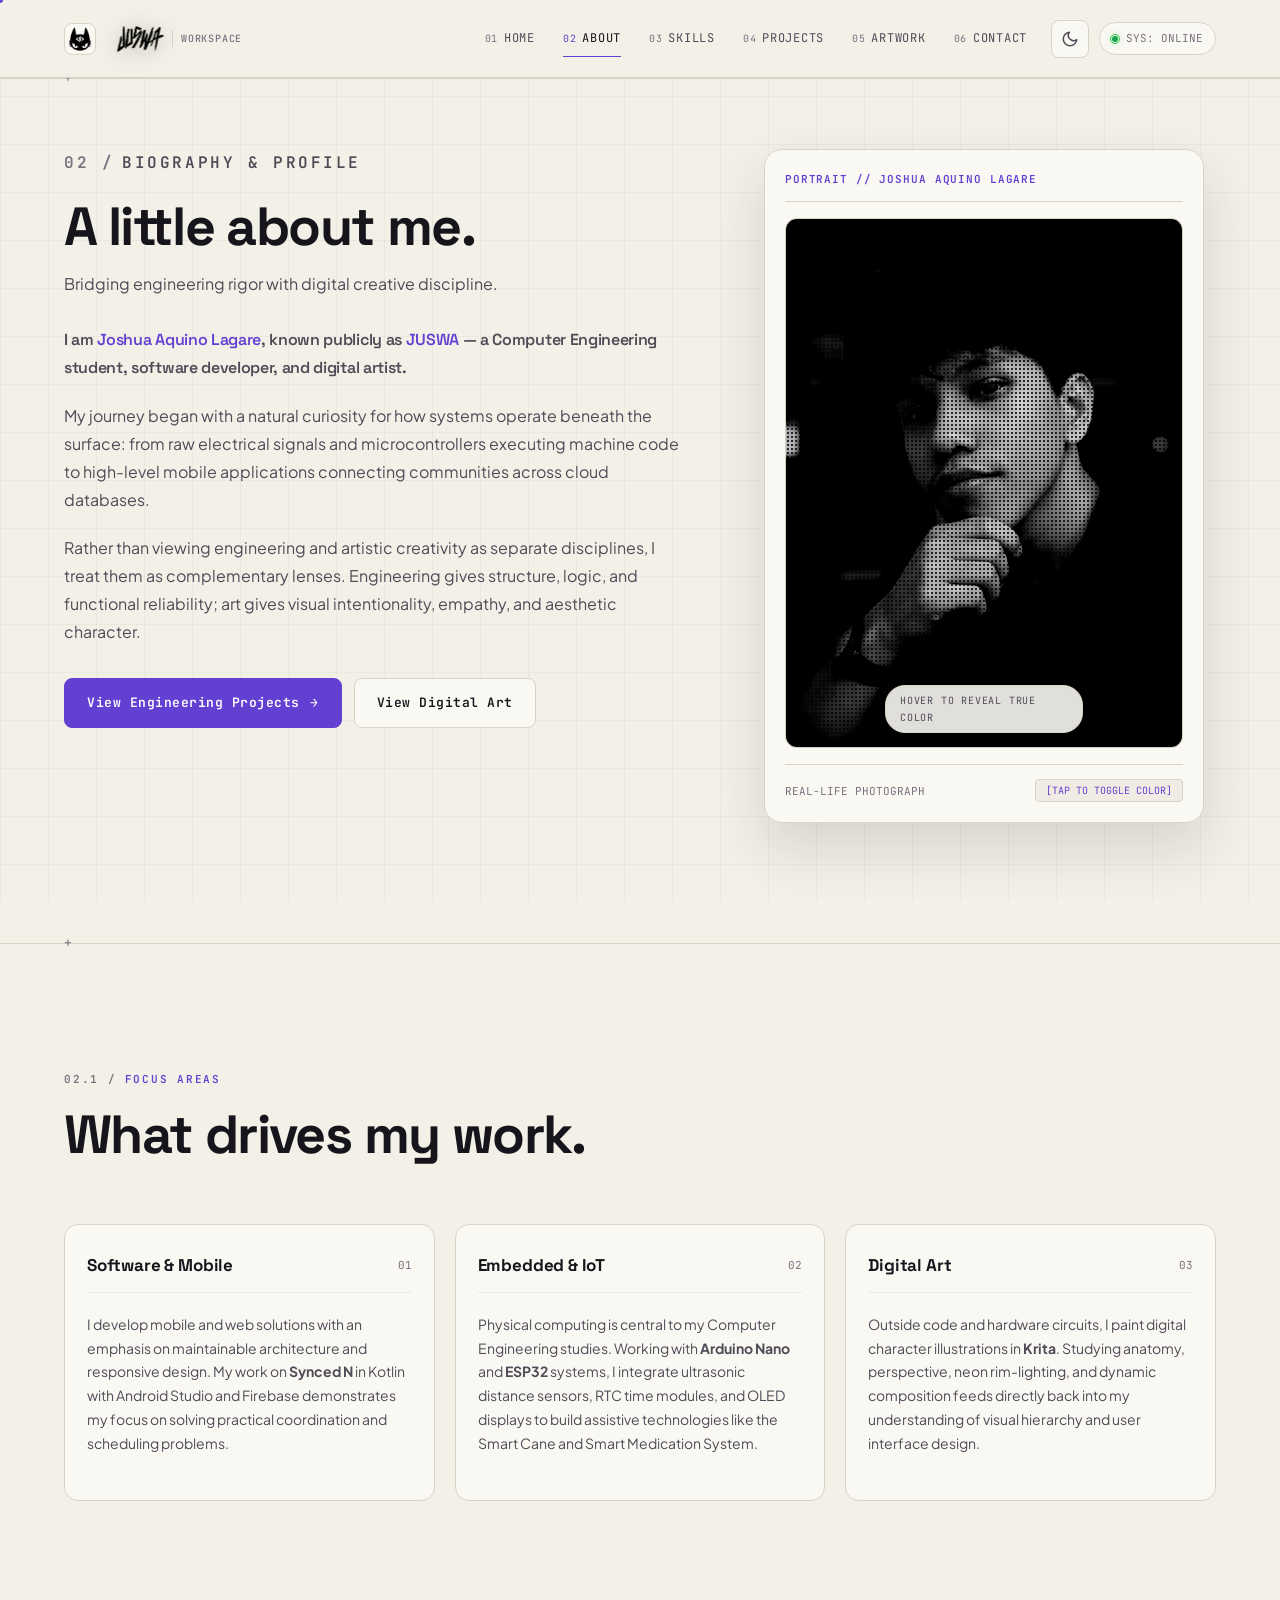
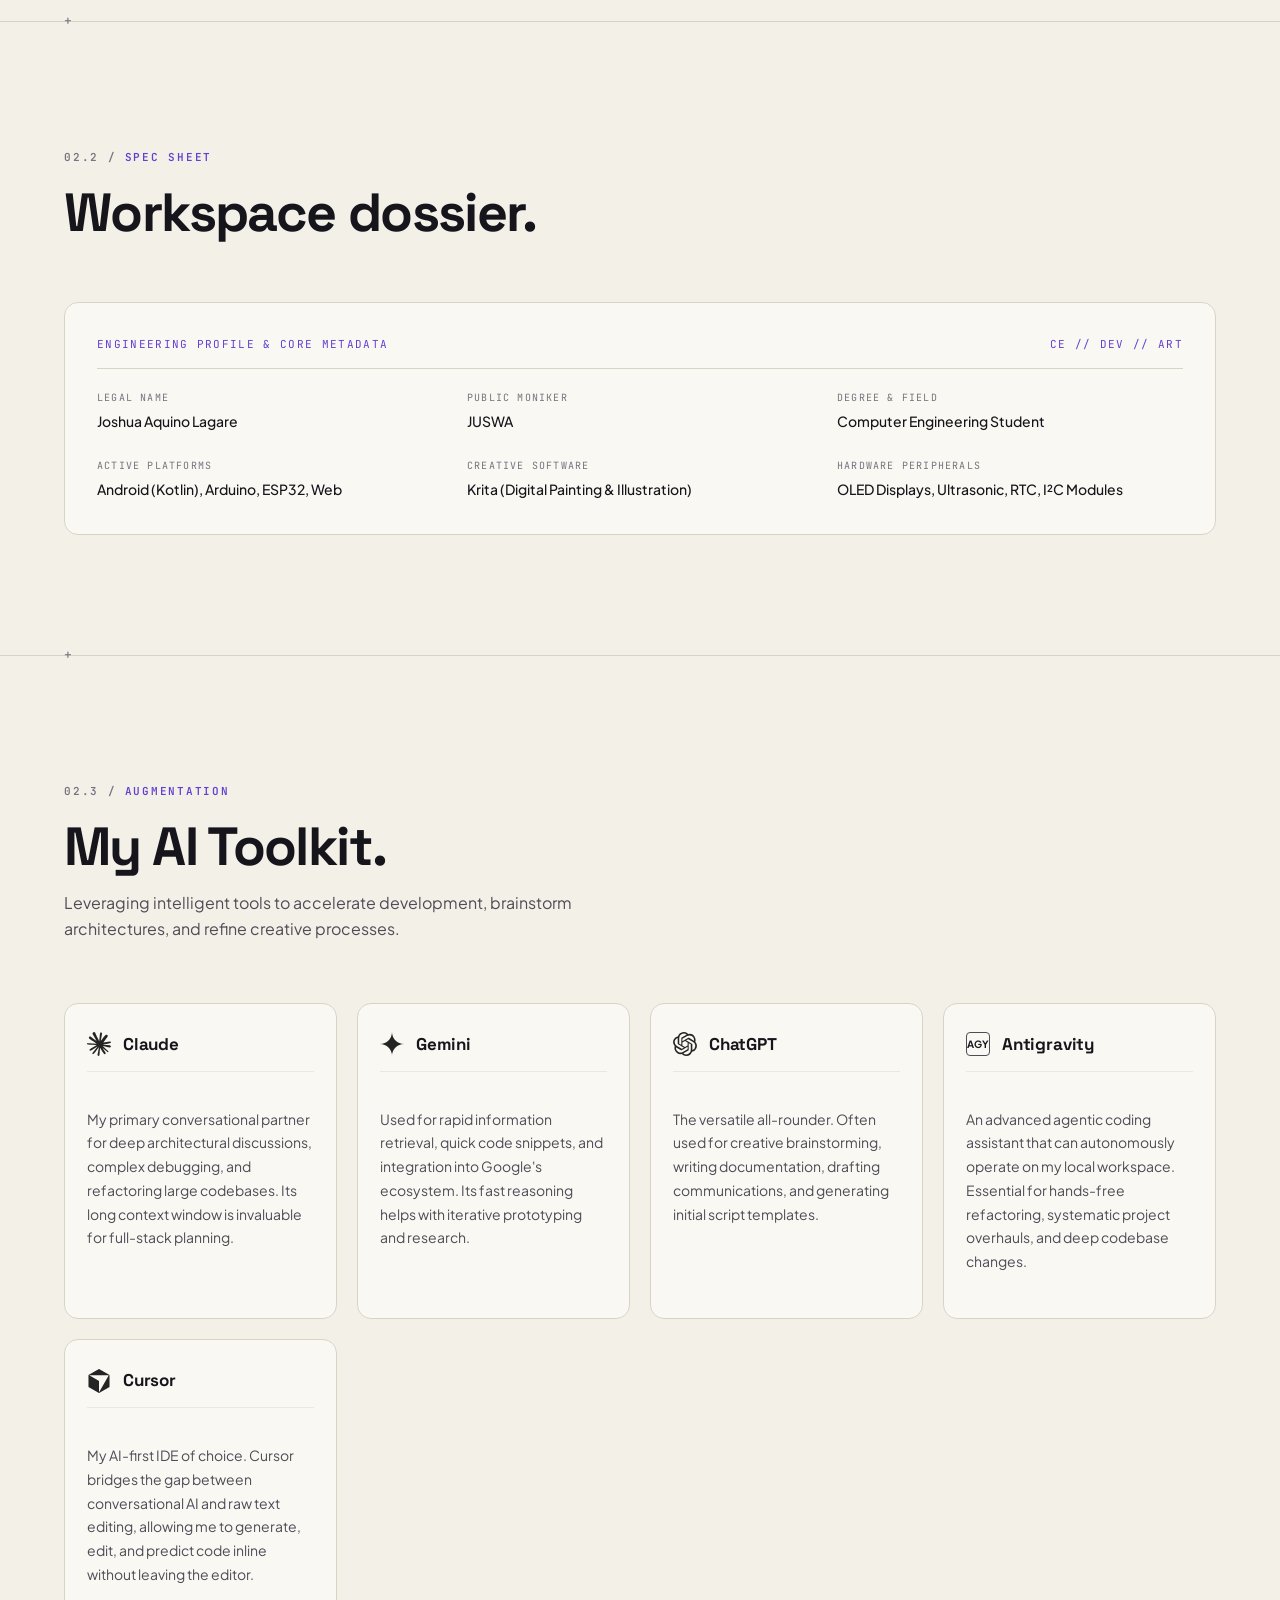
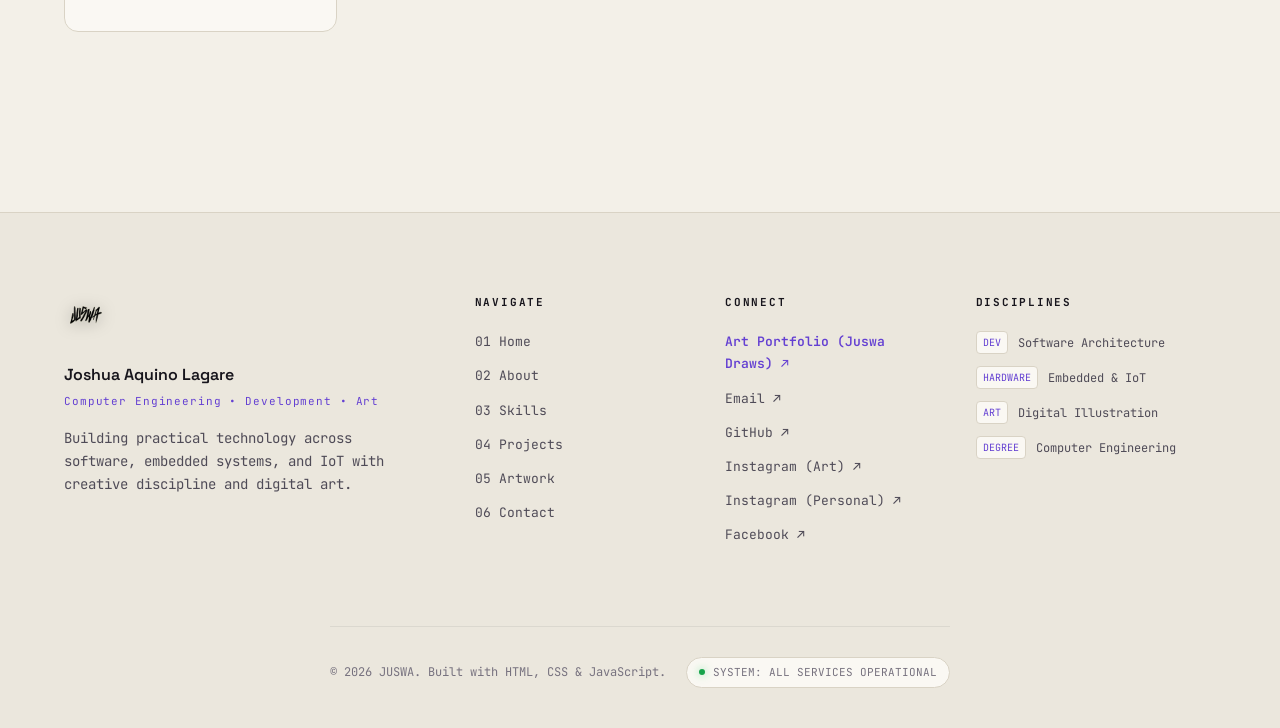
==== commit ef1915d7: "updated nav bar" ====
--- a/about.html
+++ b/about.html
@@ -23,11 +23,11 @@
 
     <!-- ================= GLOBAL NAVIGATION ================= -->
         <header class="navbar" id="navbar">
-        <a href="index.html" class="logo">
+        <a href="index.html" class="logo" aria-label="JUSWA Home">
             <div class="logo-badge">
-                <img src="images/favicon.png" alt="JUSWA Logo">
-            </div>
-            <span class="logo-text">JUSWA<span>.</span></span>
+                <img src="images/favicon.png" alt="JUSWA Cat Icon">
+            </div>
+            <img src="images/juswa-wordmark-white.png" alt="JUSWA" class="logo-wordmark-img">
             <span class="logo-meta">WORKSPACE</span>
         </a>
 
@@ -318,8 +318,8 @@
     <footer class="site-footer">
         <div class="footer-grid">
             <div class="footer-col footer-col-brand">
-                <a href="index.html" class="footer-logo">
-                    <span class="logo-text">JUSWA<span>.</span></span>
+                <a href="index.html" class="footer-logo" aria-label="JUSWA Home">
+                    <img src="images/juswa-wordmark-white.png" alt="JUSWA" class="footer-wordmark-img">
                 </a>
                 <p class="footer-name">Joshua Aquino Lagare</p>
                 <p class="footer-tagline">Computer Engineering &bull; Development &bull; Art</p>
--- a/style.css
+++ b/style.css
@@ -1170,6 +1170,85 @@
 }
 
 /* ================= PROJECTS SECTION (EDITORIAL SHOWCASE) ================= */
+.projects-filter-bar {
+    display: flex;
+    align-items: center;
+    gap: 12px;
+    flex-wrap: wrap;
+    margin-bottom: 40px;
+}
+
+.project-filter-pill {
+    display: inline-flex;
+    align-items: center;
+    gap: 10px;
+    padding: 8px 18px;
+    background: var(--surface);
+    border: 1px solid var(--border);
+    border-radius: 999px;
+    font-family: var(--font-mono);
+    font-size: 12px;
+    color: var(--text-muted);
+    cursor: pointer;
+    transition: all var(--transition-fast);
+}
+
+.project-filter-pill:hover {
+    border-color: var(--accent-border);
+    color: var(--text);
+    transform: translateY(-1px);
+}
+
+.project-filter-pill.active {
+    background: var(--surface-light);
+    border-color: var(--accent);
+    color: var(--text);
+    box-shadow: 0 0 16px rgba(182, 154, 255, 0.2);
+}
+
+.project-filter-pill .filter-count {
+    font-size: 10px;
+    padding: 2px 6px;
+    border-radius: 999px;
+    background: var(--bg-alt);
+    border: 1px solid var(--border-subtle);
+    color: var(--accent);
+}
+
+.project-filter-pill.active .filter-count {
+    background: var(--accent);
+    color: var(--bg);
+    font-weight: 700;
+}
+
+.projects-empty-state {
+    text-align: center;
+    padding: 60px 20px;
+    background: var(--surface);
+    border: 1px dashed var(--border);
+    border-radius: 18px;
+}
+
+.projects-empty-state .empty-state-icon {
+    font-family: var(--font-mono);
+    font-size: 18px;
+    color: var(--text-dim);
+    margin-bottom: 12px;
+}
+
+.projects-empty-state h4 {
+    font-family: var(--font-display);
+    font-size: 20px;
+    color: var(--text);
+    margin-bottom: 8px;
+}
+
+.projects-empty-state p {
+    font-size: 14px;
+    color: var(--text-muted);
+    margin-bottom: 20px;
+}
+
 .projects-editorial-list {
     display: flex;
     flex-direction: column;
@@ -4058,4 +4137,273 @@
         width: 100%;
         justify-content: center;
     }
-}+}
+
+/* ================= BUILD LOG & TECHNICAL NOTES ================= */
+.build-log-feed {
+    display: flex;
+    flex-direction: column;
+    gap: 36px;
+    max-width: 900px;
+    margin: 0 auto;
+}
+
+.build-log-card {
+    background: var(--surface);
+    border: 1px solid var(--border);
+    border-radius: 18px;
+    padding: 36px 40px;
+    transition: transform var(--transition-base), border-color var(--transition-base), box-shadow var(--transition-base);
+    position: relative;
+    overflow: hidden;
+}
+
+.build-log-card:hover {
+    border-color: var(--accent-border);
+    transform: translateY(-3px);
+    box-shadow: 0 16px 40px -12px rgba(182, 154, 255, 0.15);
+}
+
+.build-log-header {
+    display: flex;
+    justify-content: space-between;
+    align-items: center;
+    margin-bottom: 16px;
+    flex-wrap: wrap;
+    gap: 12px;
+}
+
+.log-meta-tag-row {
+    display: flex;
+    align-items: center;
+    gap: 12px;
+    flex-wrap: wrap;
+}
+
+.log-category-pill {
+    font-family: var(--font-mono);
+    font-size: 10px;
+    font-weight: 700;
+    letter-spacing: 0.1em;
+    padding: 3px 10px;
+    background: var(--surface-light);
+    border: 1px solid var(--accent-border);
+    color: var(--accent);
+    border-radius: 4px;
+    text-transform: uppercase;
+}
+
+.log-project-link {
+    font-family: var(--font-mono);
+    font-size: 11px;
+    color: var(--text-dim);
+}
+
+.log-project-link a {
+    color: var(--text);
+    text-decoration: underline;
+    text-underline-offset: 3px;
+}
+
+.log-project-link a:hover {
+    color: var(--accent);
+}
+
+.log-date-label {
+    font-family: var(--font-mono);
+    font-size: 11px;
+    color: var(--text-muted);
+}
+
+.build-log-title {
+    font-family: var(--font-display);
+    font-size: clamp(20px, 2.2vw, 24px);
+    font-weight: 700;
+    color: var(--text);
+    margin-bottom: 14px;
+    line-height: 1.35;
+    letter-spacing: -0.01em;
+}
+
+.build-log-excerpt {
+    font-size: 14.5px;
+    color: var(--text-muted);
+    line-height: 1.7;
+    margin-bottom: 20px;
+}
+
+.build-log-tags {
+    display: flex;
+    flex-wrap: wrap;
+    gap: 8px;
+    margin-bottom: 22px;
+}
+
+.build-log-callout {
+    display: flex;
+    align-items: flex-start;
+    gap: 14px;
+    padding: 16px 20px;
+    background: var(--bg-alt);
+    border-left: 3px solid var(--accent);
+    border-radius: 6px;
+}
+
+.build-log-callout .callout-icon {
+    font-size: 16px;
+    color: var(--accent);
+    line-height: 1.4;
+}
+
+.build-log-callout p {
+    font-size: 13.5px;
+    color: var(--text);
+    line-height: 1.6;
+    margin: 0;
+}
+
+.build-log-callout strong {
+    color: var(--accent);
+}
+
+/* Home Preview Section for Build Log */
+.home-build-log-grid {
+    display: grid;
+    grid-template-columns: repeat(auto-fit, minmax(min(100%, 360px), 1fr));
+    gap: 28px;
+}
+
+.home-log-card {
+    background: var(--surface);
+    border: 1px solid var(--border);
+    border-radius: 16px;
+    padding: 30px;
+    display: flex;
+    flex-direction: column;
+    justify-content: space-between;
+    transition: transform var(--transition-base), border-color var(--transition-base);
+}
+
+.home-log-card:hover {
+    border-color: var(--accent);
+    transform: translateY(-3px);
+}
+
+.home-log-card h3 {
+    font-family: var(--font-display);
+    font-size: 18px;
+    font-weight: 700;
+    color: var(--text);
+    margin: 10px 0;
+    line-height: 1.4;
+}
+
+.home-log-card p {
+    font-size: 13.5px;
+    color: var(--text-muted);
+    line-height: 1.6;
+    margin-bottom: 16px;
+}
+
+@media (max-width: 768px) {
+    .build-log-card {
+        padding: 26px 20px;
+    }
+}
+
+
+/* ================= CASE STUDY PREV / NEXT NAVIGATION ================= */
+.case-study-pagination {
+    display: flex;
+    justify-content: space-between;
+    align-items: center;
+    gap: 20px;
+    padding: 36px 0;
+    margin-top: 50px;
+    border-top: 1px solid var(--border);
+    flex-wrap: wrap;
+}
+
+.pagination-item {
+    display: flex;
+    flex-direction: column;
+    text-decoration: none;
+    gap: 6px;
+    transition: transform var(--transition-fast);
+}
+
+.pagination-item:hover {
+    transform: translateY(-2px);
+}
+
+.pagination-label {
+    font-family: var(--font-mono);
+    font-size: 11px;
+    color: var(--accent);
+    letter-spacing: 0.08em;
+    text-transform: uppercase;
+}
+
+.pagination-title {
+    font-family: var(--font-display);
+    font-size: 17px;
+    font-weight: 700;
+    color: var(--text);
+    display: inline-flex;
+    align-items: center;
+    gap: 8px;
+}
+
+.pagination-all {
+    font-family: var(--font-mono);
+    font-size: 12px;
+    color: var(--text-muted);
+    border: 1px solid var(--border);
+    padding: 8px 16px;
+    border-radius: 999px;
+    text-decoration: none;
+    transition: all var(--transition-fast);
+}
+
+.pagination-all:hover {
+    color: var(--text);
+    border-color: var(--accent);
+    background: var(--surface);
+}
+
+@media (max-width: 600px) {
+    .case-study-pagination {
+        flex-direction: column;
+        align-items: flex-start;
+        gap: 24px;
+    }
+}
+
+
+/* Brand Wordmark Image in Navbar & Footer */
+.logo-wordmark-img {
+    height: 48px;
+    width: auto;
+    max-width: 160px;
+    object-fit: contain;
+    transform: scale(1.35);
+    transform-origin: left center;
+    display: block;
+    transition: transform 0.25s cubic-bezier(0.34, 1.56, 0.64, 1), filter 0.25s ease;
+    filter: drop-shadow(0 2px 8px rgba(0, 0, 0, 0.25));
+}
+
+.logo:hover .logo-wordmark-img {
+    transform: scale(1.42) rotate(-2deg);
+    filter: drop-shadow(0 4px 14px rgba(182, 154, 255, 0.4));
+}
+
+.footer-wordmark-img {
+    height: 44px;
+    width: auto;
+    max-width: 150px;
+    object-fit: contain;
+    display: block;
+    margin-bottom: 12px;
+    filter: drop-shadow(0 2px 8px rgba(0, 0, 0, 0.3));
+}
